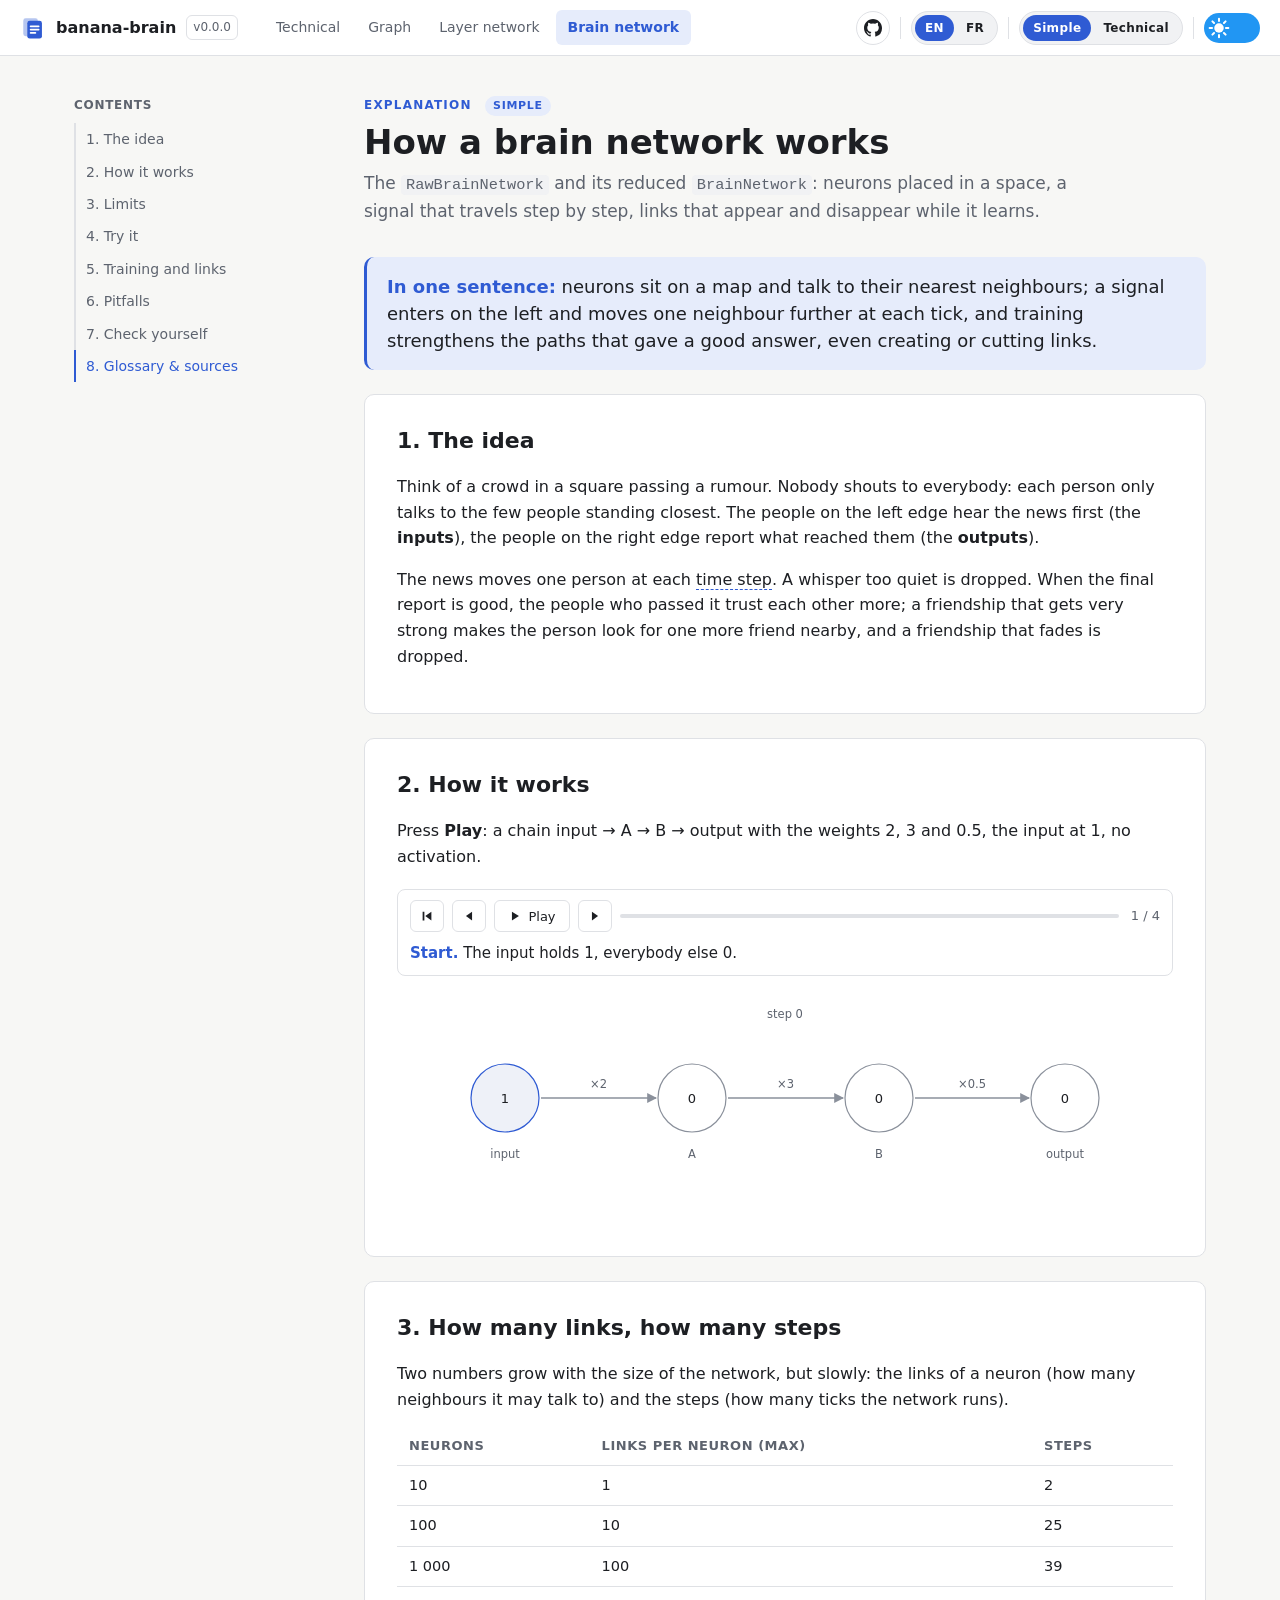
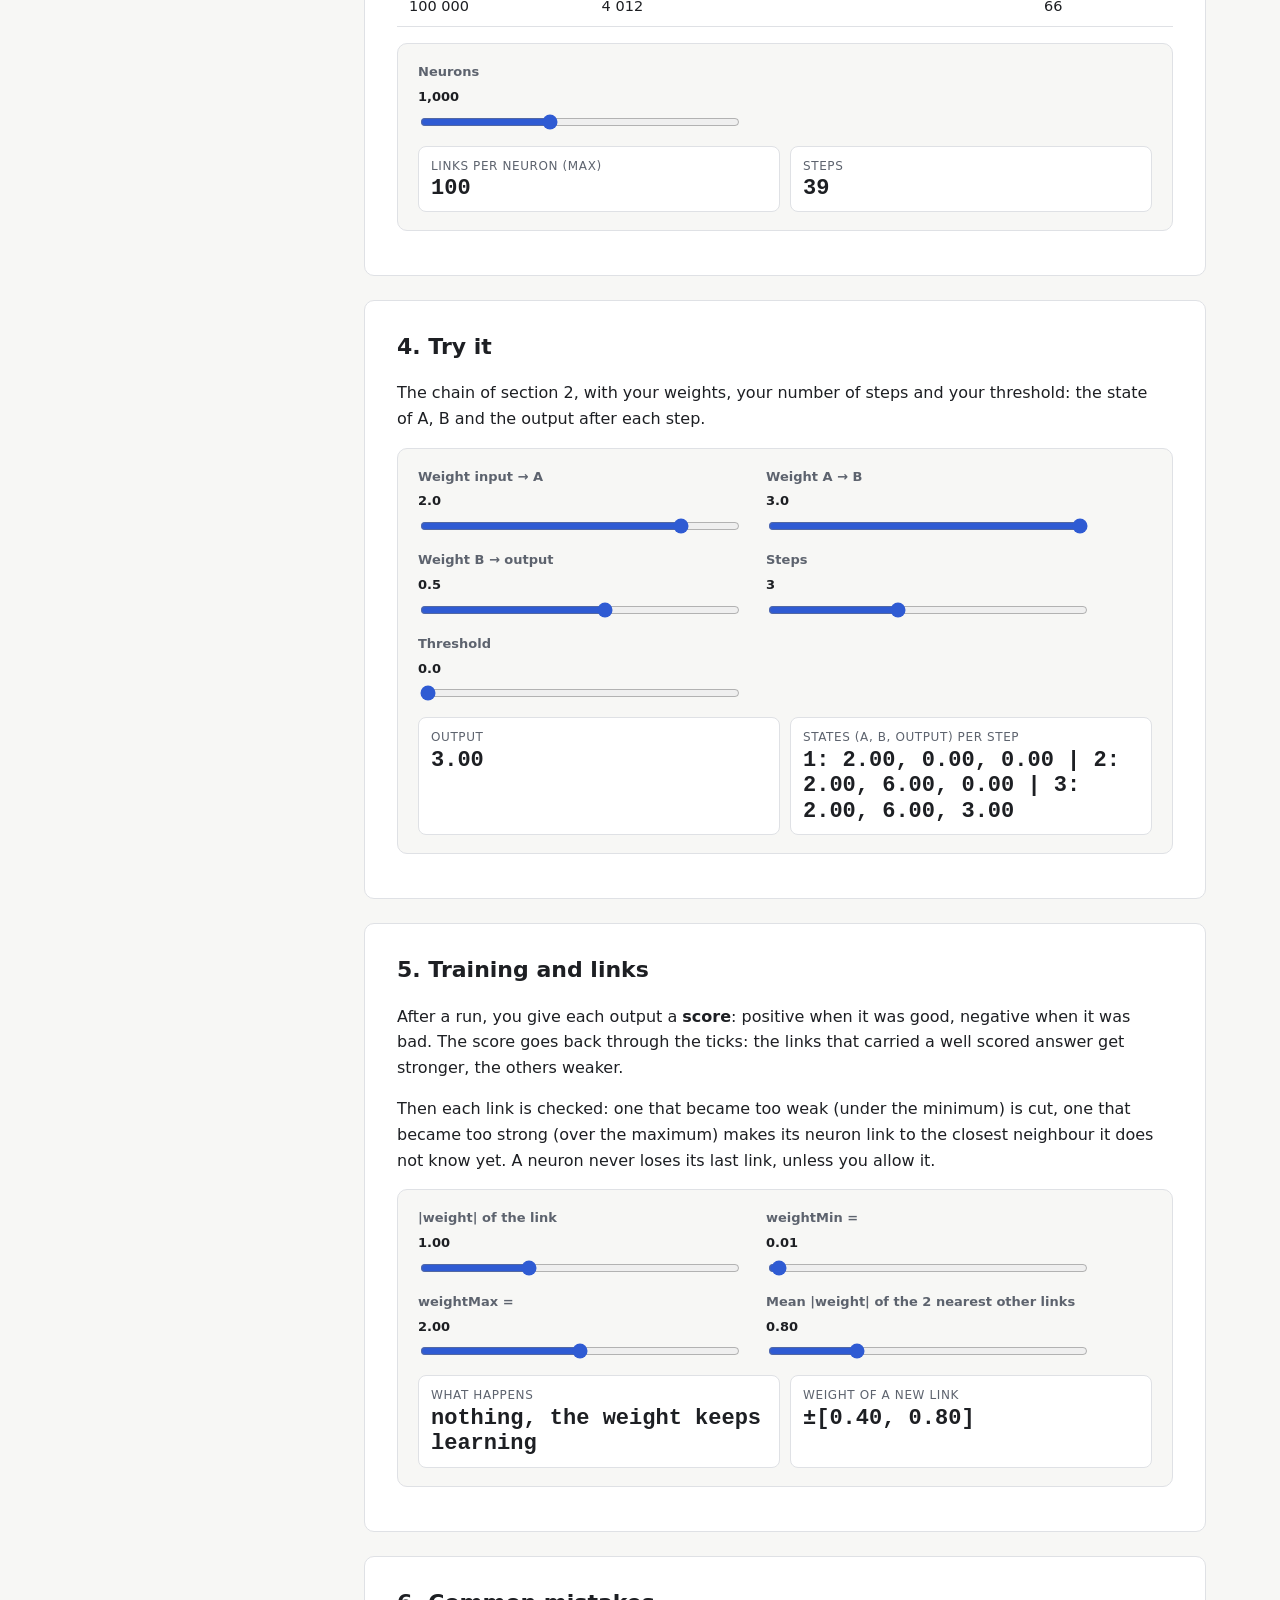
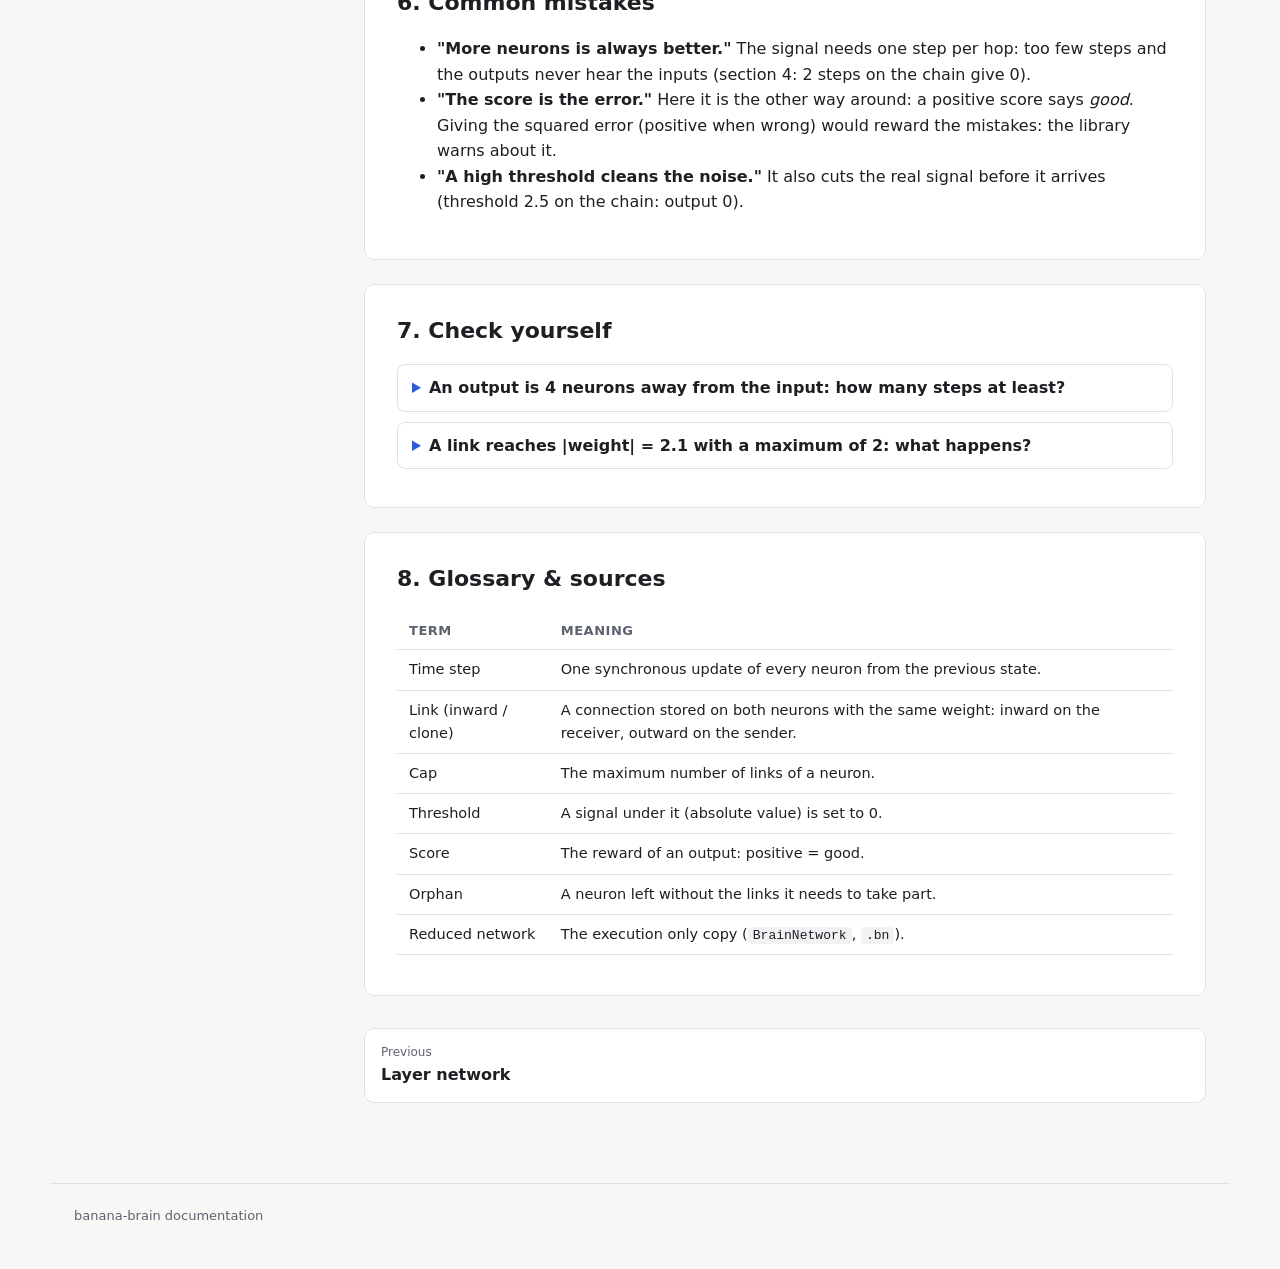
==== docs/brain-network.html @ c259d55e "docs: add the explanation pages of the layered and brain networks" ====
<!doctype html>
<html data-nav-order="2" data-nav-title="Brain network" data-page="explain" lang="en" data-storage-key="banana-brain">
<head>
<meta charset="utf-8">
<meta name="viewport" content="width=device-width, initial-scale=1, viewport-fit=cover">
<title>Brain network</title>
<style>
/* Visual system of the user's HTML pages (source: html-doc/templates/technical.html, R-Type doc colors +
   context-forge layout). Inlined in each page by scripts/new_page.py: pages stay self-contained. */
:root {
  --bg: #f7f7f5;
  --surface: #ffffff;
  --text: #1d1f23;
  --muted: #5d636e;
  --border: #dfe1e5;
  --accent: #2f5bd3;
  --accent-soft: #e6ecfb;
  --warn: #a8540a;
  --warn-soft: #fbefe3;
  --ok: #1f7a4a;
  --ok-soft: #e3f4ea;
  --code-bg: #f1f2f4;
  --node: #ffffff;
  --node-alt: #eef1f8;
  --line: #8a909b;
}
@media (prefers-color-scheme: dark) {
  :root:not([data-theme="light"]) {
    --bg: #15171b;
    --surface: #1d2025;
    --text: #e6e7ea;
    --muted: #9aa0ab;
    --border: #30343b;
    --accent: #7d9cf0;
    --accent-soft: #232c45;
    --warn: #f0a868;
    --warn-soft: #3a2a1b;
    --ok: #6fcf97;
    --ok-soft: #1b3326;
    --code-bg: #24272d;
    --node: #23262c;
    --node-alt: #283043;
    --line: #747a85;
  }
}
:root[data-theme="dark"] {
  --bg: #15171b;
  --surface: #1d2025;
  --text: #e6e7ea;
  --muted: #9aa0ab;
  --border: #30343b;
  --accent: #7d9cf0;
  --accent-soft: #232c45;
  --warn: #f0a868;
  --warn-soft: #3a2a1b;
  --ok: #6fcf97;
  --ok-soft: #1b3326;
  --code-bg: #24272d;
  --node: #23262c;
  --node-alt: #283043;
  --line: #747a85;
}
* { box-sizing: border-box; }
html { scroll-behavior: smooth; }
body {
  margin: 0;
  background: var(--bg);
  color: var(--text);
  font: 16px/1.6 system-ui, -apple-system, "Segoe UI", Roboto, sans-serif;
}
.layout {
  display: grid;
  grid-template-columns: 250px minmax(0, 1fr);
  gap: 40px;
  max-width: 1180px;
  margin: 0 auto;
  padding: 40px 24px 80px;
}
main { min-width: 0; }
header h1 { font-size: 34px; line-height: 1.2; margin: 0 0 8px; }
header p { color: var(--muted); margin: 0 0 32px; max-width: 70ch; }
section {
  background: var(--surface);
  border: 1px solid var(--border);
  border-radius: 10px;
  padding: 28px 32px;
  margin-bottom: 24px;
  scroll-margin-top: 72px;
}
h2 { font-size: 22px; margin: 0 0 16px; }
h3 { font-size: 17px; margin: 28px 0 10px; }
p, li { max-width: 75ch; }
a { color: var(--accent); }
code {
  font: 0.9em ui-monospace, SFMono-Regular, Menlo, Consolas, monospace;
  background: var(--code-bg);
  padding: 1px 5px;
  border-radius: 4px;
}
pre {
  background: var(--code-bg);
  border: 1px solid var(--border);
  border-radius: 8px;
  padding: 14px 16px;
  overflow-x: auto;
  font: 13.5px/1.55 ui-monospace, SFMono-Regular, Menlo, Consolas, monospace;
}
pre code { background: none; padding: 0; }
.table-wrap { overflow-x: auto; margin: 12px 0; }
table { border-collapse: collapse; width: 100%; font-size: 14.5px; }
th, td { text-align: left; padding: 8px 12px; border-bottom: 1px solid var(--border); vertical-align: top; }
th { color: var(--muted); font-weight: 600; font-size: 13px; text-transform: uppercase; letter-spacing: .04em; }
.callout {
  background: var(--accent-soft);
  border-left: 3px solid var(--accent);
  padding: 12px 16px;
  border-radius: 0 6px 6px 0;
  margin: 16px 0;
}
.callout.warn { background: var(--warn-soft); border-left-color: var(--warn); }
.callout.ok { background: var(--ok-soft); border-left-color: var(--ok); }
.callout > :first-child { margin-top: 0; }
.callout > :last-child { margin-bottom: 0; }
figure { margin: 20px 0; }
figure svg { width: 100%; height: auto; display: block; }
figcaption { color: var(--muted); font-size: 13px; margin-top: 6px; }
svg .box { fill: var(--node); stroke: var(--line); stroke-width: 1.2; }
svg .box-alt { fill: var(--node-alt); stroke: var(--accent); stroke-width: 1.2; }
svg .group { fill: none; stroke: var(--border); stroke-width: 1.5; stroke-dasharray: 5 4; }
svg .lbl { fill: var(--text); font: 13px system-ui, sans-serif; }
svg .small { fill: var(--muted); font: 11.5px system-ui, sans-serif; }
svg .title { fill: var(--muted); font: 600 12px system-ui, sans-serif; letter-spacing: .05em; }
svg .edge { stroke: var(--line); stroke-width: 1.4; fill: none; }
svg .edge-accent { stroke: var(--accent); stroke-width: 1.6; fill: none; }
svg .dash { stroke-dasharray: 4 4; }
svg .arrow { fill: var(--line); }
svg .arrow-accent { fill: var(--accent); }
.topbar {
  position: sticky; top: 0; z-index: 20;
  display: flex; align-items: center; gap: 18px;
  height: 56px; padding: 0 20px;
  background: var(--surface);
  border-bottom: 1px solid var(--border);
}
.tabs { display: flex; gap: 4px; margin-left: 8px; overflow-x: auto; }
.tabs[hidden] { display: none; }
.tabs a {
  padding: 6px 12px; border-radius: 6px;
  color: var(--muted); text-decoration: none; font-size: 14px; white-space: nowrap;
}
.tabs a:hover { color: var(--text); background: var(--code-bg); }
.tabs a.current { color: var(--accent); background: var(--accent-soft); font-weight: 600; }
.topbar .spacer { flex: 1; }
.icon-btn {
  display: grid; place-items: center;
  width: 36px; height: 36px; padding: 0;
  background: var(--surface); color: var(--text);
  border: 1px solid var(--border); border-radius: 50%;
  cursor: pointer; text-decoration: none;
  transition: border-color .15s, color .15s;
}
.icon-btn:hover { color: var(--accent); border-color: var(--accent); }
.icon-btn:focus-visible { outline: 2px solid var(--accent); outline-offset: 2px; }
.icon-btn svg { width: 18px; height: 18px; }
@media (max-width: 860px) {
  .layout { grid-template-columns: 1fr; padding: 24px 16px 60px; gap: 16px; }
  .topbar { gap: 10px; padding: 0 12px; }
  .brand .ver { display: none; }
  .menu-btn { display: grid; }
  .sidebar { position: fixed; top: 56px; left: 0; bottom: 0; z-index: 25; width: min(300px, 85vw); max-height: none; padding: 16px 10px; background: var(--bg); border-right: 1px solid var(--border); transform: translateX(-105%); transition: transform .2s; }
  .sidebar.open { transform: none; box-shadow: 0 10px 40px rgba(0, 0, 0, .25); }
  section { padding: 20px 16px; }
  header h1 { font-size: 27px; }
}
/* Language switch (EN / FR pill) */
.lang-switch {
  display: inline-flex; align-items: center; gap: 2px; padding: 3px;
  border: 1.5px solid var(--border); border-radius: 999px; background: var(--surface);
}
.lang-switch button {
  border: 0; background: none; color: var(--text); cursor: pointer;
  font: 600 12.5px system-ui, sans-serif; letter-spacing: .03em;
  padding: 4px 11px; border-radius: 999px; transition: background .2s, color .2s;
}
.lang-switch button.on { background: var(--accent); color: var(--surface); }
.lang-switch button:focus-visible { outline: 2px solid var(--accent); outline-offset: 2px; }
/* Theme switch: blue track + sun (light), black track + moon and stars (dark) */
.theme-switch {
  position: relative; width: 58px; height: 30px; flex: none; padding: 0; border: 0; border-radius: 999px;
  background: #2196f3; cursor: pointer; transition: background .3s;
}
.theme-switch:focus-visible { outline: 2px solid var(--accent); outline-offset: 2px; }
.theme-switch .knob {
  position: absolute; top: 3px; left: 3px; width: 24px; height: 24px; border-radius: 50%;
  display: grid; place-items: center; transition: transform .3s, background .3s;
}
.theme-switch .knob svg { width: 22px; height: 22px; }
.theme-switch .sun { display: block; }
.theme-switch .moon, .theme-switch .stars { display: none; }
.theme-switch .stars { position: absolute; inset: 0; }
.theme-switch .stars i { position: absolute; width: 2px; height: 2px; border-radius: 50%; background: #fff; }
.theme-switch .stars i:nth-child(1) { left: 9px; top: 9px; }
.theme-switch .stars i:nth-child(2) { left: 16px; top: 18px; width: 1.5px; height: 1.5px; }
.theme-switch .stars i:nth-child(3) { left: 21px; top: 8px; width: 1.5px; height: 1.5px; }
@media (prefers-color-scheme: dark) {
  :root:not([data-theme="light"]) .theme-switch { background: #0b0b0d; box-shadow: inset 0 0 0 1px #2a2c31; }
  :root:not([data-theme="light"]) .theme-switch .knob { transform: translateX(28px); background: #ffffff; }
  :root:not([data-theme="light"]) .theme-switch .sun { display: none; }
  :root:not([data-theme="light"]) .theme-switch .moon, :root:not([data-theme="light"]) .theme-switch .stars { display: block; }
}
:root[data-theme="dark"] .theme-switch { background: #0b0b0d; box-shadow: inset 0 0 0 1px #2a2c31; }
:root[data-theme="dark"] .theme-switch .knob { transform: translateX(28px); background: #ffffff; }
:root[data-theme="dark"] .theme-switch .sun { display: none; }
:root[data-theme="dark"] .theme-switch .moon, :root[data-theme="dark"] .theme-switch .stars { display: block; }
/* Bilingual content: only the active language is shown */
:root[lang="en"] [data-lang="fr"], :root[lang="fr"] [data-lang="en"] { display: none !important; }
/* ---------- Header: logo + version badge, mobile menu ---------- */
.brand { display: flex; align-items: center; gap: 10px; color: var(--text); text-decoration: none; font-weight: 700; white-space: nowrap; }
.brand .logo { width: 26px; height: 26px; flex: none; color: var(--accent); object-fit: contain; }
.brand .ver { font-size: 12px; color: var(--muted); font-weight: 500; padding: 2px 6px; border: 1px solid var(--border); border-radius: 6px; }
.brand .ver:empty { display: none; } /* no version: the name alone */
.menu-btn { display: none; }
/* ---------- Sidebar tree (pages > sections of the current page) ---------- */
.sidebar { position: sticky; top: 80px; align-self: start; max-height: calc(100vh - 100px); overflow-y: auto; font-size: 14px; }
@media (max-width: 860px) { .sidebar { position: fixed; top: 56px; max-height: none; } } /* off-canvas menu: out of the flow */
.sidebar p { margin: 0 0 8px; font-weight: 600; color: var(--muted); text-transform: uppercase; letter-spacing: .06em; font-size: 12px; }
.sidebar a { display: block; padding: 5px 10px; color: var(--muted); text-decoration: none; border-left: 2px solid var(--border); }
.sidebar a:hover, .sidebar a.active { color: var(--accent); border-left-color: var(--accent); }
/* ---------- Page header: eyebrow + title + lead ---------- */
.page-eyebrow { font-size: 12px; font-weight: 700; text-transform: uppercase; letter-spacing: .1em; color: var(--accent); margin-bottom: 6px; }
header .lead { font-size: 17px; color: var(--muted); margin: 0 0 32px; max-width: 70ch; }
/* ---------- Heading anchors ---------- */
h2 .anchor, h3 .anchor { margin-left: 8px; color: var(--muted); font-weight: 400; text-decoration: none; opacity: 0; transition: opacity .15s; }
h2:hover .anchor, h3:hover .anchor, .anchor:focus { opacity: 1; }
/* ---------- Code blocks: title bar + copy button ---------- */
pre { position: relative; }
pre[data-title]::before {
  content: attr(data-title); display: block; margin: -14px -16px 12px; padding: 6px 16px;
  font: 12px system-ui, sans-serif; color: var(--muted); border-bottom: 1px solid var(--border);
  background: var(--surface); border-radius: 7px 7px 0 0;
}
pre .copy {
  position: absolute; top: 8px; right: 8px; font: 12px system-ui, sans-serif; cursor: pointer;
  border: 1px solid var(--border); background: var(--surface); color: var(--muted);
  border-radius: 6px; padding: 3px 8px; opacity: 0; transition: opacity .15s;
}
pre[data-title] .copy { top: 5px; }
pre:hover .copy, pre .copy:focus { opacity: 1; }
pre .copy:hover { color: var(--text); }
/* ---------- Content tabs ---------- */
.ctabs { display: flex; gap: 4px; flex-wrap: wrap; border-bottom: 1px solid var(--border); margin: 12px 0; }
.ctabs button { background: none; border: 0; border-bottom: 2px solid transparent; margin-bottom: -1px; padding: 8px 12px; cursor: pointer; color: var(--muted); font: 500 14px system-ui, sans-serif; }
.ctabs button.active { color: var(--accent); border-bottom-color: var(--accent); }
.ctab-panel { display: none; }
.ctab-panel.active { display: block; }
/* ---------- Previous / next page ---------- */
.pager { display: flex; justify-content: space-between; gap: 16px; margin-top: 32px; }
.pager a { flex: 1; padding: 14px 16px; border: 1px solid var(--border); border-radius: 10px; background: var(--surface); color: var(--text); text-decoration: none; }
.pager a:hover { border-color: var(--accent); }
.pager a span { display: block; font-size: 12px; color: var(--muted); }
.pager a.next { text-align: right; }
.pager:empty { display: none; }
/* ---------- Footer ---------- */
footer.site { max-width: 1180px; margin: 0 auto; padding: 22px 24px 30px; border-top: 1px solid var(--border); color: var(--muted); font-size: 13px; }
footer.site a { color: var(--accent); }
@media (max-width: 860px) {
  .menu-btn { display: grid; }
  footer.site { padding: 20px 16px; }
  .topbar .tabs { display: none; } /* the sidebar (menu) gives the navigation on mobile */
}
.topbar .icon-btn, .topbar .lang-switch, .topbar .theme-switch { flex: none; }
.topbar .tabs { min-width: 0; }
@media (max-width: 860px) {
  .topbar .spacer { display: none; }
  .topbar .tabs { flex: 1 1 auto; }
  .topbar .icon-btn { width: 32px; height: 32px; }
}
@media (max-width: 480px) {
  .topbar { gap: 8px; padding: 0 10px; }
  .topbar a.icon-btn[href] { display: none; } /* GitHub link: also in the footer / graph panel */
  .lang-switch button { padding: 4px 9px; }
}
@media (min-width: 1340px) {
  .layout { grid-template-columns: minmax(0, 1fr) minmax(0, 880px) minmax(0, 1fr); max-width: none; }
  .layout > .sidebar { grid-column: 1; justify-self: end; width: 230px; }
  .layout > main { grid-column: 2; }
  footer.site { max-width: 880px; }
}
/* ---------- No scroll beyond the page ---------- */
html, body { overscroll-behavior: none; }
/* ---------- Top right actions: same height, grouped, divider ---------- */
.top-actions { display: flex; align-items: center; gap: 8px; flex: none; }
.top-actions .divider { width: 1px; height: 22px; background: var(--border); margin: 0 2px; }
.top-actions .icon-btn { width: 34px; height: 34px; }
.top-actions .lang-switch { height: 34px; padding: 3px; background: var(--code-bg); border: 1px solid var(--border); }
.top-actions .lang-switch button { height: 26px; padding: 0 10px; font-size: 12px; }
.top-actions .theme-switch { width: 56px; height: 30px; border: 1px solid transparent; }
.top-actions .theme-switch .knob { top: 2px; left: 2px; }
@media (prefers-color-scheme: dark) {
  :root:not([data-theme="light"]) .top-actions .theme-switch { border-color: var(--border); box-shadow: none; }
  :root:not([data-theme="light"]) .top-actions .theme-switch .knob { transform: translateX(26px); }
}
:root[data-theme="dark"] .top-actions .theme-switch { border-color: var(--border); box-shadow: none; }
:root[data-theme="dark"] .top-actions .theme-switch .knob { transform: translateX(26px); }
@media (max-width: 480px) { .top-actions .divider { display: none; } }
/* ---------- Responsive: phones, tablets, touch screens, notches, TVs, print ---------- */
html { -webkit-text-size-adjust: 100%; text-size-adjust: 100%; }
img, video, canvas, svg { max-width: 100%; }
main h1, main h2, main h3, main p, main li, main td, main th, main figcaption { overflow-wrap: break-word; }
code { overflow-wrap: anywhere; }
pre code { overflow-wrap: normal; }
.sidebar { max-height: calc(100vh - 100px); max-height: calc(100dvh - 100px); overscroll-behavior: contain; }
/* Notches and rounded corners (viewport-fit=cover): the content stays inside the safe area */
.topbar { padding-left: max(20px, env(safe-area-inset-left)); padding-right: max(20px, env(safe-area-inset-right)); }
.layout { padding-left: max(24px, env(safe-area-inset-left)); padding-right: max(24px, env(safe-area-inset-right)); }
footer.site { padding-bottom: max(30px, env(safe-area-inset-bottom)); }
/* Very large screens (TV, 4K): a bigger base so the page stays readable at a distance */
@media (min-width: 1900px) { html { font-size: 18px; } }
@media (min-width: 2600px) { html { font-size: 21px; } }
/* Tablets and small laptops: tighter column gap */
@media (min-width: 861px) and (max-width: 1100px) { .layout { gap: 24px; grid-template-columns: 210px minmax(0, 1fr); } }
@media (max-width: 860px) {
  .topbar { padding-left: max(12px, env(safe-area-inset-left)); padding-right: max(12px, env(safe-area-inset-right)); }
  .layout { padding-left: max(16px, env(safe-area-inset-left)); padding-right: max(16px, env(safe-area-inset-right)); }
  .sidebar { top: 56px; bottom: 0; height: auto; padding-bottom: max(16px, env(safe-area-inset-bottom)); overflow-y: auto; }
  input, select, textarea { font-size: 16px; } /* under 16px iOS zooms the page on focus */
  table { font-size: 13.5px; }
  th, td { padding: 6px 8px; }
  pre { font-size: 12.5px; padding: 12px; }
  .formula { flex-direction: column; align-items: flex-start; gap: 6px; }
}
@media (max-width: 600px) {
  .pager { flex-direction: column; }
  .pager a.next { text-align: left; }
  section { border-radius: 8px; }
  h2 { font-size: 20px; }
  .ctabs { flex-wrap: nowrap; overflow-x: auto; scrollbar-width: none; }
  .ctabs button { white-space: nowrap; flex: none; }
}
@media (max-width: 480px) {
  .layout { padding-top: 16px; }
  header h1 { font-size: 24px; }
  header .lead { font-size: 16px; }
  .callout { padding: 10px 12px; }
}
/* Phone held sideways: little height, keep the bar slim */
@media (max-height: 480px) and (orientation: landscape) {
  .topbar { height: 48px; }
  .sidebar { top: 48px; }
  section { scroll-margin-top: 56px; }
}
/* Touch (no hover): what only showed on hover is always there, and targets are finger sized */
@media (hover: none) {
  pre .copy { opacity: 1; }
  h2 .anchor, h3 .anchor { opacity: .6; }
  dfn[data-def] { cursor: pointer; }
}
@media (pointer: coarse) {
  .icon-btn { width: 44px; height: 44px; }
  .top-actions .icon-btn { width: 40px; height: 40px; }
  .tabs a, .ctabs button, .sidebar a { min-height: 44px; display: flex; align-items: center; }
  .sidebar a { padding-top: 0; padding-bottom: 0; }
  .lang-switch button, .top-actions .lang-switch button { min-height: 32px; min-width: 38px; }
  pre .copy { padding: 8px 12px; font-size: 13px; }
  summary { min-height: 44px; display: flex; align-items: center; }
  .pager a, .btn { min-height: 44px; }
}
@media (prefers-reduced-motion: reduce) {
  *, *::before, *::after { animation-duration: .01ms !important; animation-iteration-count: 1 !important; transition-duration: .01ms !important; scroll-behavior: auto !important; }
}
@media (forced-colors: active) {
  .theme-switch, .lang-switch, .icon-btn { border: 1px solid ButtonText; }
  .tabs a.current, .ctabs button.active, .lang-switch button.on { outline: 2px solid Highlight; }
}
@media print {
  .topbar, .sidebar, .pager, .menu-btn, pre .copy, .top-actions, .h-anchor, .anchor { display: none !important; }
  .layout { display: block; max-width: none; padding: 0; }
  section { break-inside: avoid-page; border: 0; padding: 0 0 12px; background: none; }
  pre { white-space: pre-wrap; overflow: visible; }
  body { background: #fff; color: #000; }
  a { color: inherit; }
}

/* ---------- Explanation pages (explain-doc), on top of html-style (its layout is kept as is) ---------- */
/* Level switch (Simple | Technical): same pill as the language switch */
.level-switch { display: inline-flex; align-items: center; gap: 2px; height: 34px; padding: 3px; border: 1px solid var(--border); border-radius: 999px; background: var(--code-bg); }
.level-switch button { height: 26px; border: 0; background: none; color: var(--text); cursor: pointer; font: 600 12px system-ui, sans-serif; letter-spacing: .03em; padding: 0 10px; border-radius: 999px; transition: background .2s, color .2s; }
.level-switch button.on { background: var(--accent); color: var(--surface); }
.level-switch button:focus-visible { outline: 2px solid var(--accent); outline-offset: 2px; }
/* Only the content of the active level is shown (no data-level = both levels) */
:root[data-level="simple"] [data-level="technical"], :root[data-level="technical"] [data-level="simple"] { display: none !important; }
.level-badge { display: inline-block; margin-left: 8px; padding: 1px 8px; border-radius: 999px; font-size: 11px; font-weight: 700; letter-spacing: .06em; text-transform: uppercase; color: var(--accent); background: var(--accent-soft); vertical-align: middle; }
/* One-sentence summary */
.tldr { font-size: 18px; line-height: 1.5; padding: 16px 20px; border-radius: 10px; background: var(--accent-soft); border-left: 3px solid var(--accent); margin: 0 0 24px; }
.tldr strong { color: var(--accent); }
/* Stepper: animated diagram, one state per step; controls + caption above the drawing */
.stepper .view svg { max-height: min(400px, 58vh); margin-inline: auto; }
.stepper svg [data-show], .stepper svg [data-text], .stepper svg [data-at] { transition: opacity .16s ease, transform .45s ease, fill .3s; }
.stepper svg .off, .stepper svg .fading { opacity: 0; }
.stepper svg rect, .stepper svg circle, .stepper svg path { transition: fill .25s, stroke .25s; }
.stepper svg .hl { fill: var(--accent-soft); stroke: var(--accent); stroke-width: 2.4; }
.stepper svg .hl-warn { fill: var(--warn-soft); stroke: var(--warn); stroke-width: 2.4; }
.stepper svg text.hl, .stepper svg text.hl-warn { stroke: none; }
.stepper svg text.hl, .stepper svg text.changed { fill: var(--accent); font-weight: 700; }
.stepper svg text.hl-warn { fill: var(--warn); }
.stepper.init *, .stepper.init *::before, .stepper.init *::after { transition: none !important; }
/* The head follows the scroll only when the figure is taller than the screen (class set by explain.js) */
.stepper.tall .step-head { position: sticky; top: 64px; }
.stepper .step-head { z-index: 5; margin-bottom: 12px; padding: 10px 12px; border: 1px solid var(--border); border-radius: 8px; background: var(--surface); }
.stepper .controls { display: flex; align-items: center; gap: 8px; flex-wrap: wrap; }
.stepper .controls button { display: inline-flex; align-items: center; justify-content: center; gap: 6px; height: 32px; min-width: 32px; padding: 0 9px; border: 1px solid var(--border); border-radius: 6px; background: var(--surface); color: var(--text); cursor: pointer; font: 500 13px/1 system-ui, sans-serif; }
.stepper .controls button svg { width: 14px; height: 14px; flex: none; fill: currentColor; }
.stepper .controls button.play { min-width: 76px; padding: 0 12px; }
.stepper .controls button:hover { border-color: var(--accent); color: var(--accent); }
.stepper .controls button:focus-visible { outline: 2px solid var(--accent); outline-offset: 2px; }
.stepper .controls .count { color: var(--muted); font-size: 13px; margin-left: 4px; font-variant-numeric: tabular-nums; }
.stepper .progress { flex: 1; min-width: 80px; height: 4px; border-radius: 2px; background: var(--border); overflow: hidden; }
.stepper .progress i { display: block; height: 100%; width: 0; background: var(--accent); transition: width .3s; }
/* Captions stacked in one cell: cross-fade, the height of the longest one (the drawing doesn't jump) */
.stepper .captions { display: grid; list-style: none; padding: 0; margin: 10px 0 0; }
.stepper .captions > li { grid-area: 1 / 1; opacity: 0; visibility: hidden; transition: opacity .2s ease, visibility 0s .2s; font-size: 15px; line-height: 1.5; }
.stepper .captions > li.on { opacity: 1; visibility: visible; transition: opacity .2s ease .1s, visibility 0s; }
.stepper .captions > li b:first-child { color: var(--accent); }
/* Formula: MathML block + its variables */
.formula { display: flex; align-items: center; gap: 16px; margin: 16px 0; padding: 14px 18px; border: 1px solid var(--border); border-radius: 8px; background: var(--surface); overflow-x: auto; }
.formula math { flex: 1; font-size: 1.25em; }
.formula .num { color: var(--muted); font-size: 13px; }
table.where td:first-child { white-space: nowrap; width: 1%; }
/* Playground: inputs -> computed outputs / drawing */
.playground { margin: 16px 0; padding: 18px 20px; border: 1px solid var(--border); border-radius: 10px; background: var(--bg); }
.playground .inputs { display: flex; flex-wrap: wrap; gap: 14px 24px; align-items: end; margin-bottom: 14px; }
.playground label { display: grid; gap: 4px; font-size: 13px; color: var(--muted); font-weight: 600; }
.playground input[type="range"] { width: min(320px, 70vw); accent-color: var(--accent); }
.playground input[type="text"], .playground input[type="number"] { font: 15px ui-monospace, Menlo, Consolas, monospace; padding: 6px 10px; border: 1px solid var(--border); border-radius: 6px; background: var(--surface); color: var(--text); }
.playground input:focus-visible { outline: 2px solid var(--accent); outline-offset: 1px; }
.playground button { height: 32px; padding: 0 12px; border: 1px solid var(--accent); border-radius: 6px; background: var(--accent); color: var(--surface); cursor: pointer; font: 600 13px system-ui, sans-serif; }
.playground button:focus-visible { outline: 2px solid var(--accent); outline-offset: 2px; }
.playground .outputs { display: grid; grid-template-columns: repeat(auto-fit, minmax(150px, 1fr)); gap: 10px; }
.playground .out { padding: 10px 12px; border-radius: 8px; background: var(--surface); border: 1px solid var(--border); }
.playground .out span { display: block; font-size: 12px; color: var(--muted); text-transform: uppercase; letter-spacing: .05em; }
.playground .out b { font: 600 22px ui-monospace, Menlo, Consolas, monospace; color: var(--text); font-variant-numeric: tabular-nums; }
.playground output { font-variant-numeric: tabular-nums; color: var(--text); }
/* Charts drawn in SVG by the page scripts */
svg .axis { stroke: var(--muted); stroke-width: 1; }
svg .grid { stroke: var(--border); stroke-width: 1; }
svg .curve { fill: none; stroke: var(--accent); stroke-width: 2.2; }
svg .curve-2 { fill: none; stroke: var(--warn); stroke-width: 2.2; stroke-dasharray: 6 4; }
svg .dot { fill: var(--accent); }
svg .dot-2 { fill: var(--warn); }
svg .mark { stroke: var(--text); stroke-width: 1; stroke-dasharray: 3 3; }
/* Glossary terms: definition on hover / focus */
dfn[data-def] { font-style: normal; border-bottom: 1px dashed var(--accent); cursor: help; position: relative; }
dfn[data-def]:hover::after, dfn[data-def]:focus::after {
  content: attr(data-def); position: absolute; left: 0; top: calc(100% + 6px); z-index: 30; width: max-content; max-width: min(320px, 80vw);
  padding: 8px 10px; border-radius: 6px; background: var(--text); color: var(--bg); font: 400 13px/1.45 system-ui, sans-serif;
  box-shadow: 0 6px 20px rgba(0, 0, 0, .2); white-space: normal;
}
dfn[data-def]:focus { outline: 2px solid var(--accent); outline-offset: 2px; }
/* Check yourself */
details.quiz { margin: 10px 0; border: 1px solid var(--border); border-radius: 8px; background: var(--surface); }
details.quiz summary { padding: 10px 14px; cursor: pointer; font-weight: 600; }
details.quiz summary::marker { color: var(--accent); }
details.quiz[open] summary { border-bottom: 1px solid var(--border); }
details.quiz > :not(summary) { padding: 0 14px; }
/* Compare cards (two approaches side by side) */
.compare { display: grid; grid-template-columns: repeat(auto-fit, minmax(240px, 1fr)); gap: 12px; margin: 14px 0; }
.compare > div { padding: 14px 16px; border: 1px solid var(--border); border-radius: 8px; background: var(--surface); }
.compare h4 { margin: 0 0 6px; font-size: 15px; }
@media (max-width: 860px) {
  .stepper .view { overflow-x: auto; }
  .stepper.tall .step-head { top: 56px; }
  .stepper .view svg { min-width: 560px; } /* readable labels: scroll instead of shrinking */
  .level-switch button { padding: 0 8px; }
}
@media (max-width: 480px) {
  .brand .repo-name { display: none; } /* room for the level and theme switches */
}
@media (prefers-reduced-motion: reduce) {
  .stepper svg *, .stepper .progress i, .stepper .captions > li { transition: none !important; }
}
/* Phones and touch screens */
@media (max-width: 600px) {
  .tldr { font-size: 16px; padding: 12px 14px; }
  .playground { padding: 14px 12px; }
  .playground .inputs { gap: 12px; }
  .playground input[type="range"] { width: 100%; }
  .playground label { width: 100%; }
  .playground .out b { font-size: 19px; }
  .formula { padding: 10px 12px; }
  .stepper .controls .progress { flex-basis: 100%; order: 5; }
}
@media (pointer: coarse) {
  .stepper .controls button { height: 44px; min-width: 44px; }
  .playground button { height: 44px; }
  .playground input[type="range"] { height: 32px; }
  .level-switch { height: 40px; }
  .level-switch button { height: 32px; min-width: 52px; }
  dfn[data-def] { min-height: 24px; }
}
@media (hover: none) {
  dfn[data-def]:hover::after { display: none; }              /* tap = focus: the definition shows with :focus */
  dfn[data-def]:focus::after { left: 0; max-width: min(300px, 86vw); }
}
@media print { .stepper .controls, .level-switch { display: none; } .stepper svg .off { opacity: 1; } }
</style>
</head>
<body>
<header class="topbar">
  <button class="icon-btn menu-btn" type="button" id="menuBtn" aria-label="Open the navigation" data-i18n-aria-label><svg viewBox="0 0 24 24" fill="none" stroke="currentColor" stroke-width="2" stroke-linecap="round" aria-hidden="true"><path d="M4 6h16M4 12h16M4 18h16"/></svg></button>
  <a class="brand" href="index.html"><svg class="logo" viewBox="0 0 32 32" fill="none" aria-hidden="true"><!-- default logo: replace with the project logo (inline SVG, currentColor) --><rect x="4" y="4" width="18" height="22" rx="3" fill="currentColor" opacity=".35"/><rect x="9" y="7" width="18" height="22" rx="3" fill="currentColor"/><path d="M13 14h10M13 18h10M13 22h6" stroke="var(--surface)" stroke-width="2" stroke-linecap="round"/></svg><span class="repo-name">banana-brain</span><span class="ver repo-version">v0.0.0</span></a>
  <nav class="tabs" aria-label="Pages">
    <a href="index.html" data-i18n>Technical</a>
    <a href="graph.html" data-i18n>Graph</a>
    <a href="layer-network.html" data-i18n>Layer network</a>
    <a href="brain-network.html" class="current" aria-current="page" data-i18n>Brain network</a>
  </nav>
  <span class="spacer"></span>
  <div class="top-actions">
  <a class="icon-btn repo-link" href="https://github.com/TsukiNi22/banana-brain" title="GitHub repository" data-i18n-title aria-label="GitHub repository" data-i18n-aria-label>
    <svg viewBox="0 0 16 16" fill="currentColor" aria-hidden="true"><path d="M8 0C3.58 0 0 3.58 0 8c0 3.54 2.29 6.53 5.47 7.59.4.07.55-.17.55-.38v-1.33c-2.23.48-2.7-1.07-2.7-1.07-.36-.93-.89-1.17-.89-1.17-.73-.5.06-.49.06-.49.8.06 1.23.83 1.23.83.71 1.23 1.87.87 2.33.66.07-.52.28-.87.51-1.07-1.78-.2-3.64-.89-3.64-3.95 0-.87.31-1.59.82-2.15-.08-.2-.36-1.02.08-2.12 0 0 .67-.21 2.2.82a7.6 7.6 0 0 1 4 0c1.53-1.04 2.2-.82 2.2-.82.44 1.1.16 1.92.08 2.12.51.56.82 1.27.82 2.15 0 3.07-1.87 3.75-3.65 3.95.29.25.54.73.54 1.48v2.2c0 .21.15.46.55.38A8 8 0 0 0 16 8c0-4.42-3.58-8-8-8Z"/></svg>
  </a>
  <span class="divider" aria-hidden="true"></span>
  <div class="lang-switch" role="group" aria-label="Language" data-i18n-aria-label>
    <button type="button" data-set-lang="en" class="on">EN</button>
    <button type="button" data-set-lang="fr">FR</button>
  </div>
  <span class="divider" aria-hidden="true"></span><div class="level-switch" role="group" aria-label="Level" data-i18n-aria-label>
    <button type="button" data-set-level="simple" data-i18n>Simple</button>
    <button type="button" data-set-level="technical" data-i18n>Technical</button>
  </div>
  <span class="divider" aria-hidden="true"></span>

  <button class="theme-switch" type="button" id="themeToggle" role="switch" aria-checked="false" aria-label="Toggle theme" data-i18n-aria-label title="Toggle theme" data-i18n-title>
    <span class="stars" aria-hidden="true"><i></i><i></i><i></i></span>
    <span class="knob" aria-hidden="true">
      <svg class="sun" viewBox="0 0 24 24" fill="#ffffff"><circle cx="12" cy="12" r="5.2"/><g stroke="#ffffff" stroke-width="2.2" stroke-linecap="round"><path d="M12 1.8v2.6M12 19.6v2.6M1.8 12h2.6M19.6 12h2.6M4.8 4.8l1.8 1.8M17.4 17.4l1.8 1.8M4.8 19.2l1.8-1.8M17.4 6.6l1.8-1.8"/></g></svg>
      <svg class="moon" viewBox="0 0 24 24"><path d="M15.6 4.2a8 8 0 1 0 4.2 11.6A7 7 0 0 1 15.6 4.2z" fill="#f6c343"/></svg>
    </span>
  </button>
  </div>
</header>
<div class="layout" id="top">
<aside class="sidebar" id="sidebar" aria-label="Contents">
  <p data-i18n>Contents</p>
  <a href="#idea">1. <span data-lang="en">The idea</span><span data-lang="fr">L'idée</span></a>
  <a href="#how">2. <span data-lang="en">How it works</span><span data-lang="fr">Comment ça marche</span></a>
  <a href="#limits">3. <span data-lang="en">Limits</span><span data-lang="fr">Limites</span></a>
  <a href="#try">4. <span data-lang="en">Try it</span><span data-lang="fr">Essayer</span></a>
  <a href="#training">5. <span data-lang="en">Training and links</span><span data-lang="fr">Entraînement et liens</span></a>
  <a href="#pitfalls">6. <span data-lang="en">Pitfalls</span><span data-lang="fr">Pièges</span></a>
  <a href="#check">7. <span data-lang="en">Check yourself</span><span data-lang="fr">Vérifier</span></a>
  <a href="#glossary">8. <span data-lang="en">Glossary & sources</span><span data-lang="fr">Glossaire et sources</span></a>
</aside>
<main>
<header>
  <div class="page-eyebrow"><span data-lang="en">Explanation</span><span data-lang="fr">Explication</span> <span class="level-badge" data-level="simple">Simple</span><span class="level-badge" data-level="technical"><span data-lang="en">Technical</span><span data-lang="fr">Technique</span></span></div>
  <h1><span data-lang="en">How a brain network works</span><span data-lang="fr">Comment marche un réseau cerveau</span></h1>
  <p class="lead"><span data-lang="en">The <code>RawBrainNetwork</code> and its reduced <code>BrainNetwork</code>: neurons placed in a space, a signal that travels step by step, links that appear and disappear while it learns.</span><span data-lang="fr">Le <code>RawBrainNetwork</code> et son <code>BrainNetwork</code> réduit : des neurones placés dans un espace, un signal qui avance pas à pas, des liens qui apparaissent et disparaissent pendant l'apprentissage.</span></p>
</header>
<p data-level="simple" class="tldr"><span data-lang="en"><strong>In one sentence:</strong> neurons sit on a map and talk to their nearest neighbours; a signal enters on the left and moves one neighbour further at each tick, and training strengthens the paths that gave a good answer, even creating or cutting links.</span><span data-lang="fr"><strong>En une phrase :</strong> des neurones sont posés sur une carte et parlent à leurs plus proches voisins ; un signal entre à gauche et avance d'un voisin à chaque tic, et l'entraînement renforce les chemins qui ont donné une bonne réponse, jusqu'à créer ou couper des liens.</span></p><p data-level="technical" class="tldr"><span data-lang="en"><strong>In one sentence:</strong> a recurrent network on a 2D space: each neuron has up to <code>cap</code> links to its nearest neurons, the state is updated synchronously for a fixed number of time steps, and the training is a reinforcement (score-weighted backpropagation through time) followed by structural changes at the weight limits.</span><span data-lang="fr"><strong>En une phrase :</strong> un réseau récurrent dans un espace 2D : chaque neurone a jusqu'à <code>cap</code> liens vers ses plus proches voisins, l'état est mis à jour d'un coup pendant un nombre fixe de pas de temps, et l'entraînement est un renforcement (rétropropagation dans le temps pondérée par un score) suivi de changements de structure aux limites des poids.</span></p>
<!-- 1 -->
<section id="idea">
  <h2>1. <span data-lang="en">The idea</span><span data-lang="fr">L'idée</span></h2>
  <div data-level="simple">
    <p><span data-lang="en">Think of a crowd in a square passing a rumour. Nobody shouts to everybody: each person only talks to the few people standing closest. The people on the left edge hear the news first (the <strong>inputs</strong>), the people on the right edge report what reached them (the <strong>outputs</strong>).</span><span data-lang="fr">Pensez à une foule sur une place qui fait circuler une rumeur. Personne ne crie à tout le monde : chacun ne parle qu'aux quelques personnes les plus proches. Les gens du bord gauche entendent la nouvelle en premier (les <strong>entrées</strong>), les gens du bord droit rapportent ce qui leur est parvenu (les <strong>sorties</strong>).</span></p>
    <p><span data-lang="en">The news moves one person at each <dfn data-def="One tick of the clock: every neuron updates at the same time, from what its neighbours had at the tick before.">time step</dfn>. A whisper too quiet is dropped. When the final report is good, the people who passed it trust each other more; a friendship that gets very strong makes the person look for one more friend nearby, and a friendship that fades is dropped.</span><span data-lang="fr">La nouvelle avance d'une personne à chaque <dfn data-def="Un tic d'horloge : chaque neurone se met à jour en même temps, à partir de ce que ses voisins avaient au tic d'avant.">pas de temps</dfn>. Un murmure trop faible est perdu. Quand le rapport final est bon, ceux qui l'ont transmis se font plus confiance ; une amitié devenue très forte pousse à chercher un ami de plus à côté, et une amitié qui s'éteint est abandonnée.</span></p>
  </div>
  <div data-level="technical">
    <p><span data-lang="en"><code>RawBrainNetwork(neurons, {width, height})</code> places its neurons in a 2D space: the <code>input</code> first ones on the left edge, the <code>output</code> last ones on the right edge, the others at random. Each neuron gets a random number (1 to <code>cap</code>) of links to its nearest neurons, closest first, in a random direction (an input only sends, an output only receives). A link is stored twice with the same weight: <code>inward</code> on the receiver, an outward clone on the sender. <code>reduce()</code> gives the <code>BrainNetwork</code>: only the biases and the inward links, for the execution.</span><span data-lang="fr"><code>RawBrainNetwork(neurons, {largeur, hauteur})</code> place ses neurones dans un espace 2D : les <code>input</code> premiers sur le bord gauche, les <code>output</code> derniers sur le bord droit, les autres au hasard. Chaque neurone reçoit un nombre aléatoire (1 à <code>cap</code>) de liens vers ses plus proches voisins, du plus proche au plus loin, dans un sens aléatoire (une entrée ne fait qu'envoyer, une sortie ne fait que recevoir). Un lien est stocké deux fois avec le même poids : <code>inward</code> sur le receveur, un clone sortant sur l'émetteur. <code>reduce()</code> donne le <code>BrainNetwork</code> : seulement les biais et les liens entrants, pour l'exécution.</span></p>
    <div class="compare">
      <div><h4>LayerNetwork</h4><p><span data-lang="en">Fixed layers, every neuron reads the whole previous layer, one pass, classic gradient descent.</span><span data-lang="fr">Couches fixes, chaque neurone lit toute la couche d'avant, un seul passage, descente de gradient classique.</span></p></div>
      <div><h4>RawBrainNetwork</h4><p><span data-lang="en">Neurons in a space, a few local links, loops allowed, <code>steps</code> passes, score reinforcement and links that change.</span><span data-lang="fr">Neurones dans un espace, quelques liens locaux, boucles possibles, <code>steps</code> passages, renforcement par score et liens qui changent.</span></p></div>
      <div><h4>BrainNetwork</h4><p><span data-lang="en">The reduced copy: same execution, smaller file (<code>.bn</code>), no training.</span><span data-lang="fr">La copie réduite : même exécution, fichier plus petit (<code>.bn</code>), pas d'entraînement.</span></p></div>
    </div>
  </div>
</section>

<!-- 2 -->
<section id="how">
  <h2>2. <span data-lang="en">How it works</span><span data-lang="fr">Comment ça marche</span></h2>
  <p><span data-lang="en">Press <strong>Play</strong>: a chain input → A → B → output with the weights 2, 3 and 0.5, the input at 1, no activation.</span><span data-lang="fr">Appuyez sur <strong>Lecture</strong> : une chaîne entrée → A → B → sortie avec les poids 2, 3 et 0.5, l'entrée à 1, sans activation.</span></p>
  <figure class="stepper" data-steps="4">
    <svg viewBox="0 0 760 220" role="img" aria-label="A signal crossing a chain of four neurons in three time steps">
      <defs><marker id="arr" viewBox="0 0 10 10" refX="9" refY="5" markerWidth="7" markerHeight="7" orient="auto-start-reverse"><path class="arrow" d="M0 0L10 5L0 10z"/></marker>
<marker id="arrA" viewBox="0 0 10 10" refX="9" refY="5" markerWidth="7" markerHeight="7" orient="auto-start-reverse"><path class="arrow-accent" d="M0 0L10 5L0 10z"/></marker></defs>
      <circle id="n0" class="box-alt" cx="100" cy="110" r="34"/>
      <circle id="n1" class="box" cx="287" cy="110" r="34" data-hl="1"/>
      <circle id="n2" class="box" cx="474" cy="110" r="34" data-hl="2"/>
      <circle id="n3" class="box" cx="660" cy="110" r="34" data-hl="3"/>
      <path id="e1" class="edge" data-from="n0" data-to="n1" marker-end="url(#arr)"/>
      <path id="e2" class="edge" data-from="n1" data-to="n2" marker-end="url(#arr)"/>
      <path id="e3" class="edge" data-from="n2" data-to="n3" marker-end="url(#arr)"/>
      <text class="small" data-label-for="e1" data-offset="-10" text-anchor="middle">×2</text>
      <text class="small" data-label-for="e2" data-offset="-10" text-anchor="middle">×3</text>
      <text class="small" data-label-for="e3" data-offset="-10" text-anchor="middle">×0.5</text>
      <text class="lbl" x="100" y="115" text-anchor="middle">1</text>
      <text class="lbl" x="287" y="115" text-anchor="middle" data-text="0:0;1:2">0</text>
      <text class="lbl" x="474" y="115" text-anchor="middle" data-text="0:0;2:6">0</text>
      <text class="lbl" x="660" y="115" text-anchor="middle" data-text="0:0;3:3">0</text>
      <text class="small" x="100" y="170" text-anchor="middle" data-lang="en">input</text><text class="small" x="100" y="170" text-anchor="middle" data-lang="fr">entrée</text>
      <text class="small" x="287" y="170" text-anchor="middle">A</text><text class="small" x="474" y="170" text-anchor="middle">B</text>
      <text class="small" x="660" y="170" text-anchor="middle" data-lang="en">output</text><text class="small" x="660" y="170" text-anchor="middle" data-lang="fr">sortie</text>
      <text class="small" x="380" y="30" text-anchor="middle" data-lang="en" data-text="0:step 0;1:step 1;2:step 2;3:step 3">step 0</text><text class="small" x="380" y="30" text-anchor="middle" data-lang="fr" data-text="0:pas 0;1:pas 1;2:pas 2;3:pas 3">pas 0</text>
    </svg>
    <ol class="captions">
      <li><b><span data-lang="en">Start.</span><span data-lang="fr">Début.</span></b> <span data-level="simple"><span data-lang="en">The input holds 1, everybody else 0.</span><span data-lang="fr">L'entrée vaut 1, tous les autres 0.</span></span><span data-level="technical"><span data-lang="en">State 0: the first <code>input</code> neurons get the inputs, the others start at 0.</span><span data-lang="fr">État 0 : les <code>input</code> premiers neurones reçoivent les entrées, les autres partent de 0.</span></span></li>
      <li><b><span data-lang="en">Step 1.</span><span data-lang="fr">Pas 1.</span></b> <span data-level="simple"><span data-lang="en">A hears the input: 1 × 2 = 2. B and the output still hear 0 (A was 0 a moment ago).</span><span data-lang="fr">A entend l'entrée : 1 × 2 = 2. B et la sortie entendent encore 0 (A valait 0 juste avant).</span></span><span data-level="technical"><span data-lang="en">Every neuron reads the state of the step before: A = 2·1 = 2, B = 3·0 = 0, out = 0.5·0 = 0 (synchronous update).</span><span data-lang="fr">Chaque neurone lit l'état du pas d'avant : A = 2·1 = 2, B = 3·0 = 0, sortie = 0.5·0 = 0 (mise à jour synchrone).</span></span></li>
      <li><b><span data-lang="en">Step 2.</span><span data-lang="fr">Pas 2.</span></b> <span data-level="simple"><span data-lang="en">B hears A: 2 × 3 = 6.</span><span data-lang="fr">B entend A : 2 × 3 = 6.</span></span><span data-level="technical"><span data-lang="en">B = 3·2 = 6; the output still reads the old B (0).</span><span data-lang="fr">B = 3·2 = 6 ; la sortie lit encore l'ancien B (0).</span></span></li>
      <li><b><span data-lang="en">Step 3.</span><span data-lang="fr">Pas 3.</span></b> <span data-level="simple"><span data-lang="en">The output hears B: 6 × 0.5 = 3. With only 2 steps the output would have stayed at 0.</span><span data-lang="fr">La sortie entend B : 6 × 0.5 = 3. Avec seulement 2 pas, la sortie serait restée à 0.</span></span><span data-level="technical"><span data-lang="en">out = 0.5·6 = 3: a signal needs as many steps as hops; with a threshold of 2.5, A (2) would have been cancelled and the output would stay at 0.</span><span data-lang="fr">sortie = 0.5·6 = 3 : un signal a besoin d'autant de pas que de sauts ; avec un seuil de 2.5, A (2) aurait été annulé et la sortie resterait à 0.</span></span></li>
    </ol>
  </figure>
</section>

<!-- 3 -->
<section id="limits">
  <h2><span data-level="simple">3. <span data-lang="en">How many links, how many steps</span><span data-lang="fr">Combien de liens, combien de pas</span></span><span data-level="technical">3. <span data-lang="en">Limits</span><span data-lang="fr">Limites</span></span></h2>
  <div data-level="simple">
    <p><span data-lang="en">Two numbers grow with the size of the network, but slowly: the links of a neuron (how many neighbours it may talk to) and the steps (how many ticks the network runs).</span><span data-lang="fr">Deux nombres grandissent avec la taille du réseau, mais lentement : les liens d'un neurone (à combien de voisins il peut parler) et les pas (combien de tics le réseau tourne).</span></p>
    <div class="table-wrap"><table>
      <thead><tr><th><span data-lang="en">Neurons</span><span data-lang="fr">Neurones</span></th><th><span data-lang="en">Links per neuron (max)</span><span data-lang="fr">Liens par neurone (max)</span></th><th><span data-lang="en">Steps</span><span data-lang="fr">Pas</span></th></tr></thead>
      <tbody><tr><td>10</td><td>1</td><td>2</td></tr><tr><td>100</td><td>10</td><td>25</td></tr><tr><td>1 000</td><td>100</td><td>39</td></tr><tr><td>100 000</td><td>4 012</td><td>66</td></tr></tbody>
    </table></div>
  </div>
  <div data-level="technical">
    <p><span data-lang="en">Both limits are the smaller of a percentage of the neurons and a hook (<code>linksCap</code> / <code>stepsCap</code>, <code>BRAIN_LINKS_CAP_*</code>, <code>BRAIN_STEPS_CAP_*</code>):</span><span data-lang="fr">Les deux limites sont le plus petit d'un pourcentage des neurones et d'un hook (<code>linksCap</code> / <code>stepsCap</code>, <code>BRAIN_LINKS_CAP_*</code>, <code>BRAIN_STEPS_CAP_*</code>) :</span></p>
    <div class="formula"><math display="block"><mrow><mtext>cap</mtext><mo>=</mo><mtext>clamp</mtext><mo>(</mo><mi>min</mi><mo>(</mo><mo>⌊</mo><mn>0.1</mn><mi>n</mi><mo>⌋</mo><mo>,</mo><mo>⌊</mo><mfrac><mrow><mn>2</mn><msub><mi>log</mi><mn>2</mn></msub><mi>n</mi><mo>·</mo><mi>ln</mi><mi>n</mi></mrow><mrow><mi>ln</mi><mn>1.1</mn></mrow></mfrac><mo>⌋</mo><mo>)</mo><mo>,</mo><mn>1</mn><mo>,</mo><mi>n</mi><mo>−</mo><mn>1</mn><mo>)</mo></mrow></math><span class="num">(1)</span></div>
    <div class="formula"><math display="block"><mrow><mtext>steps</mtext><mo>=</mo><mi>max</mi><mo>(</mo><mn>1</mn><mo>,</mo><mi>min</mi><mo>(</mo><mo>⌊</mo><mn>0.25</mn><mi>n</mi><mo>⌋</mo><mo>,</mo><mo>⌊</mo><mn>4</mn><msub><mi>log</mi><mn>2</mn></msub><mi>n</mi><mo>⌋</mo><mo>)</mo><mo>)</mo></mrow></math><span class="num">(2)</span></div>
    <p><span data-lang="en">Execution costs <em>O(steps · n · cap)</em>: a step reads every slot of every neuron (a free slot is all zeros). On a CUDA gpu one kernel per step runs a thread per neuron; a signal under <code>threshold()</code> (absolute value) is set to 0 at each step.</span><span data-lang="fr">L'exécution coûte <em>O(pas · n · cap)</em> : un pas lit chaque slot de chaque neurone (un slot libre est tout à zéro). Sur un GPU CUDA, un kernel par pas lance un thread par neurone ; un signal sous <code>threshold()</code> (valeur absolue) est mis à 0 à chaque pas.</span></p>
  </div>
  <div class="playground" data-play="caps">
    <div class="inputs"><label><span data-lang="en">Neurons</span><span data-lang="fr">Neurones</span> <output data-out="n"></output><input type="range" data-in="e" min="1" max="6" step="0.05" value="3"></label></div>
    <div class="outputs">
      <div class="out"><span><span data-lang="en">Links per neuron (max)</span><span data-lang="fr">Liens par neurone (max)</span></span><b data-out="links"></b></div>
      <div class="out"><span><span data-lang="en">Steps</span><span data-lang="fr">Pas</span></span><b data-out="steps"></b></div>
    </div>
  </div>
</section>

<!-- 4 -->
<section id="try">
  <h2>4. <span data-lang="en">Try it</span><span data-lang="fr">Essayer</span></h2>
  <p><span data-lang="en">The chain of section 2, with your weights, your number of steps and your threshold: the state of A, B and the output after each step.</span><span data-lang="fr">La chaîne de la section 2, avec vos poids, votre nombre de pas et votre seuil : l'état de A, B et de la sortie après chaque pas.</span></p>
  <div class="playground" data-play="chain">
    <div class="inputs">
      <label><span data-lang="en">Weight input → A</span><span data-lang="fr">Poids entrée → A</span> <output data-out="w1"></output><input type="range" data-in="w1" min="-3" max="3" step="0.1" value="2"></label>
      <label><span data-lang="en">Weight A → B</span><span data-lang="fr">Poids A → B</span> <output data-out="w2"></output><input type="range" data-in="w2" min="-3" max="3" step="0.1" value="3"></label>
      <label><span data-lang="en">Weight B → output</span><span data-lang="fr">Poids B → sortie</span> <output data-out="w3"></output><input type="range" data-in="w3" min="-3" max="3" step="0.1" value="0.5"></label>
      <label><span data-lang="en">Steps</span><span data-lang="fr">Pas</span> <output data-out="steps"></output><input type="range" data-in="steps" min="1" max="6" step="1" value="3"></label>
      <label><span data-lang="en">Threshold</span><span data-lang="fr">Seuil</span> <output data-out="thr"></output><input type="range" data-in="thr" min="0" max="5" step="0.1" value="0"></label>
    </div>
    <div class="outputs">
      <div class="out"><span><span data-lang="en">Output</span><span data-lang="fr">Sortie</span></span><b data-out="out"></b></div>
      <div class="out"><span><span data-lang="en">States (A, B, output) per step</span><span data-lang="fr">États (A, B, sortie) par pas</span></span><b data-out="states"></b></div>
    </div>
  </div>
</section>

<!-- 5 -->
<section id="training">
  <h2>5. <span data-lang="en">Training and links</span><span data-lang="fr">Entraînement et liens</span></h2>
  <div data-level="simple">
    <p><span data-lang="en">After a run, you give each output a <strong>score</strong>: positive when it was good, negative when it was bad. The score goes back through the ticks: the links that carried a well scored answer get stronger, the others weaker.</span><span data-lang="fr">Après un passage, vous donnez à chaque sortie un <strong>score</strong> : positif quand elle était bonne, négatif quand elle était mauvaise. Le score remonte les tics : les liens qui ont porté une réponse bien notée se renforcent, les autres s'affaiblissent.</span></p>
    <p><span data-lang="en">Then each link is checked: one that became too weak (under the minimum) is cut, one that became too strong (over the maximum) makes its neuron link to the closest neighbour it does not know yet. A neuron never loses its last link, unless you allow it.</span><span data-lang="fr">Ensuite chaque lien est vérifié : un lien devenu trop faible (sous le minimum) est coupé, un lien devenu trop fort (au-dessus du maximum) fait lier son neurone au plus proche voisin qu'il ne connaît pas encore. Un neurone ne perd jamais son dernier lien, sauf si vous l'autorisez.</span></p>
  </div>
  <div data-level="technical">
    <p><span data-lang="en"><code>backpropagation(scores)</code> after <code>apply()</code> (which keeps every state): the gradient of <code>Σ score<sub>k</sub>·out<sub>k</sub></code> goes back through the steps on the inward links, then every weight and bias goes <strong>up</strong> that gradient (ascent: the learning rate is already in the scores), the clone keeping the same weight. Then, for every neuron, each link with <code>|w| ≤ weightMin()</code> is removed (with its clone) and each link with <code>|w| ≥ weightMax()</code> links the nearest neuron still free (within <code>cap</code>), with a random weight between half and all of the mean of the two nearest links of the list that did not cause it, inside the limits.</span><span data-lang="fr"><code>backpropagation(scores)</code> après <code>apply()</code> (qui garde chaque état) : le gradient de <code>Σ score<sub>k</sub>·sortie<sub>k</sub></code> remonte les pas sur les liens entrants, puis chaque poids et biais <strong>monte</strong> ce gradient (montée : le taux d'apprentissage est déjà dans les scores), le clone gardant le même poids. Ensuite, pour chaque neurone, chaque lien avec <code>|w| ≤ weightMin()</code> est supprimé (avec son clone) et chaque lien avec <code>|w| ≥ weightMax()</code> lie le plus proche voisin encore libre (dans <code>cap</code>), avec un poids aléatoire entre la moitié et la totalité de la moyenne des deux liens les plus proches de la liste qui ne l'ont pas provoqué, dans les limites.</span></p>
    <p><span data-lang="en">Protected without <code>allowOrphans()</code>: the last link of a neuron, the last inward link of an output or hidden neuron, the last outward link of an input. On a CUDA gpu the gradient and the update run there (<code>stepsBack</code>); a kernel then checks the limits, and only when a link is at one are the links read back for the change, done on the host.</span><span data-lang="fr">Protégés sans <code>allowOrphans()</code> : le dernier lien d'un neurone, le dernier lien entrant d'une sortie ou d'un neurone caché, le dernier lien sortant d'une entrée. Sur un GPU CUDA, le gradient et la mise à jour y tournent (<code>stepsBack</code>) ; un kernel vérifie ensuite les limites, et c'est seulement quand un lien en atteint une que les liens sont relus pour le changement, fait sur l'hôte.</span></p>
  </div>
  <div class="playground" data-play="relink">
    <div class="inputs">
      <label><span data-lang="en">|weight| of the link</span><span data-lang="fr">|poids| du lien</span> <output data-out="w"></output><input type="range" data-in="w" min="0" max="3" step="0.01" value="1"></label>
      <label>weightMin = <output data-out="min"></output><input type="range" data-in="min" min="0" max="1" step="0.01" value="0.01"></label>
      <label>weightMax = <output data-out="max"></output><input type="range" data-in="max" min="1" max="3" step="0.05" value="2"></label>
      <label><span data-lang="en">Mean |weight| of the 2 nearest other links</span><span data-lang="fr">|poids| moyen des 2 autres liens les plus proches</span> <output data-out="ref"></output><input type="range" data-in="ref" min="0" max="3" step="0.05" value="0.8"></label>
    </div>
    <div class="outputs">
      <div class="out"><span><span data-lang="en">What happens</span><span data-lang="fr">Ce qui se passe</span></span><b data-out="action"></b></div>
      <div class="out"><span><span data-lang="en">Weight of a new link</span><span data-lang="fr">Poids d'un nouveau lien</span></span><b data-out="range"></b></div>
    </div>
  </div>
</section>

<!-- 6 -->
<section id="pitfalls">
  <h2><span data-level="simple">6. <span data-lang="en">Common mistakes</span><span data-lang="fr">Erreurs courantes</span></span><span data-level="technical">6. <span data-lang="en">Pitfalls</span><span data-lang="fr">Pièges</span></span></h2>
  <ul data-level="simple">
    <li><span data-lang="en"><strong>"More neurons is always better."</strong> The signal needs one step per hop: too few steps and the outputs never hear the inputs (section 4: 2 steps on the chain give 0).</span><span data-lang="fr"><strong>« Plus de neurones, c'est toujours mieux. »</strong> Le signal a besoin d'un pas par saut : trop peu de pas et les sorties n'entendent jamais les entrées (section 4 : 2 pas sur la chaîne donnent 0).</span></li>
    <li><span data-lang="en"><strong>"The score is the error."</strong> Here it is the other way around: a positive score says <em>good</em>. Giving the squared error (positive when wrong) would reward the mistakes: the library warns about it.</span><span data-lang="fr"><strong>« Le score, c'est l'erreur. »</strong> Ici c'est l'inverse : un score positif dit <em>bien</em>. Donner l'erreur au carré (positive quand c'est faux) récompenserait les erreurs : la bibliothèque prévient.</span></li>
    <li><span data-lang="en"><strong>"A high threshold cleans the noise."</strong> It also cuts the real signal before it arrives (threshold 2.5 on the chain: output 0).</span><span data-lang="fr"><strong>« Un seuil haut nettoie le bruit. »</strong> Il coupe aussi le vrai signal avant qu'il arrive (seuil 2.5 sur la chaîne : sortie 0).</span></li>
  </ul>
  <ul data-level="technical">
    <li><span data-lang="en"><strong>Steps vs depth:</strong> the default steps <code>min(25 % n, 4 log2 n)</code> are tight on small networks (10 neurons: 2 steps); raise <code>stepsCap</code> when the inputs and outputs are many hops apart.</span><span data-lang="fr"><strong>Pas et profondeur :</strong> les pas par défaut <code>min(25 % n, 4 log2 n)</code> sont justes sur les petits réseaux (10 neurones : 2 pas) ; montez <code>stepsCap</code> quand les entrées et les sorties sont à plusieurs sauts.</span></li>
    <li><span data-lang="en"><strong>Score, not error:</strong> <code>train</code> sends the loss value; with the MSE (0 = perfect) the ascent rewards the wrong outputs: <code>ErrorLossOnBrain</code> is warned.</span><span data-lang="fr"><strong>Score, pas erreur :</strong> <code>train</code> envoie la valeur de la perte ; avec la MSE (0 = parfait) la montée récompense les mauvaises sorties : <code>ErrorLossOnBrain</code> est signalé.</span></li>
    <li><span data-lang="en"><strong>Hidden neurons without inward link:</strong> the random directions of the init can leave one; it then only outputs <code>f(bias)</code>.</span><span data-lang="fr"><strong>Neurones cachés sans lien entrant :</strong> les sens aléatoires de l'init peuvent en laisser un ; il ne sort alors que <code>f(biais)</code>.</span></li>
    <li><span data-lang="en"><strong>Orphans:</strong> <code>allowOrphans()</code> lets the limits empty a neuron completely; it stays in the network but takes no part in it.</span><span data-lang="fr"><strong>Orphelins :</strong> <code>allowOrphans()</code> laisse les limites vider complètement un neurone ; il reste dans le réseau sans y participer.</span></li>
    <li><span data-lang="en"><strong>Cost of a relink:</strong> sorting the neighbours is <em>O(n log n)</em> per change and runs on the host; with tight limits every step pays it.</span><span data-lang="fr"><strong>Coût d'un changement de liens :</strong> trier les voisins coûte <em>O(n log n)</em> par changement et tourne sur l'hôte ; avec des limites serrées, chaque pas le paie.</span></li>
  </ul>
</section>

<!-- 7 -->
<section id="check">
  <h2>7. <span data-lang="en">Check yourself</span><span data-lang="fr">Vérifier</span></h2>
  <details class="quiz"><summary><span data-level="simple"><span data-lang="en">An output is 4 neurons away from the input: how many steps at least?</span><span data-lang="fr">Une sortie est à 4 neurones de l'entrée : combien de pas au minimum ?</span></span><span data-level="technical"><span data-lang="en">Minimal <code>steps</code> for a path of 4 hops (synchronous update)?</span><span data-lang="fr"><code>steps</code> minimal pour un chemin de 4 sauts (mise à jour synchrone) ?</span></span></summary>
    <p><span data-level="simple"><span data-lang="en">4: the signal moves one neuron per step.</span><span data-lang="fr">4 : le signal avance d'un neurone par pas.</span></span><span data-level="technical"><span data-lang="en">4: after step <var>k</var> the signal has crossed <var>k</var> links.</span><span data-lang="fr">4 : après le pas <var>k</var>, le signal a traversé <var>k</var> liens.</span></span></p>
  </details>
  <details class="quiz"><summary><span data-level="simple"><span data-lang="en">A link reaches |weight| = 2.1 with a maximum of 2: what happens?</span><span data-lang="fr">Un lien atteint |poids| = 2.1 avec un maximum de 2 : que se passe-t-il ?</span></span><span data-level="technical"><span data-lang="en"><code>|w| ≥ weightMax()</code>: effect?</span><span data-lang="fr"><code>|w| ≥ weightMax()</code> : effet ?</span></span></summary>
    <p><span data-level="simple"><span data-lang="en">Its neuron links one more neighbour (the closest free one), if it has room for a new link.</span><span data-lang="fr">Son neurone se lie à un voisin de plus (le plus proche libre), s'il a de la place pour un nouveau lien.</span></span><span data-level="technical"><span data-lang="en">A new link to the nearest free neuron (if a slot is free on both), weight in [0.5·ref, ref] clamped inside the limits.</span><span data-lang="fr">Un nouveau lien vers le plus proche neurone libre (si un slot est libre des deux côtés), poids dans [0.5·ref, ref] borné dans les limites.</span></span></p>
  </details>
</section>

<!-- 8 -->
<section id="glossary">
  <h2>8. <span data-lang="en">Glossary & sources</span><span data-lang="fr">Glossaire et sources</span></h2>
  <div class="table-wrap"><table>
    <thead><tr><th><span data-lang="en">Term</span><span data-lang="fr">Terme</span></th><th><span data-lang="en">Meaning</span><span data-lang="fr">Sens</span></th></tr></thead>
    <tbody>
      <tr><td><span data-lang="en">Time step</span><span data-lang="fr">Pas de temps</span></td><td><span data-lang="en">One synchronous update of every neuron from the previous state.</span><span data-lang="fr">Une mise à jour simultanée de chaque neurone depuis l'état d'avant.</span></td></tr>
      <tr><td><span data-lang="en">Link (inward / clone)</span><span data-lang="fr">Lien (entrant / clone)</span></td><td><span data-lang="en">A connection stored on both neurons with the same weight: inward on the receiver, outward on the sender.</span><span data-lang="fr">Une connexion stockée sur les deux neurones avec le même poids : entrante sur le receveur, sortante sur l'émetteur.</span></td></tr>
      <tr><td><span data-lang="en">Cap</span><span data-lang="fr">Cap</span></td><td><span data-lang="en">The maximum number of links of a neuron.</span><span data-lang="fr">Le nombre maximum de liens d'un neurone.</span></td></tr>
      <tr><td><span data-lang="en">Threshold</span><span data-lang="fr">Seuil</span></td><td><span data-lang="en">A signal under it (absolute value) is set to 0.</span><span data-lang="fr">Un signal sous lui (valeur absolue) est mis à 0.</span></td></tr>
      <tr><td><span data-lang="en">Score</span><span data-lang="fr">Score</span></td><td><span data-lang="en">The reward of an output: positive = good.</span><span data-lang="fr">La récompense d'une sortie : positif = bien.</span></td></tr>
      <tr><td><span data-lang="en">Orphan</span><span data-lang="fr">Orphelin</span></td><td><span data-lang="en">A neuron left without the links it needs to take part.</span><span data-lang="fr">Un neurone resté sans les liens dont il a besoin pour participer.</span></td></tr>
      <tr><td><span data-lang="en">Reduced network</span><span data-lang="fr">Réseau réduit</span></td><td><span data-lang="en">The execution only copy (<code>BrainNetwork</code>, <code>.bn</code>).</span><span data-lang="fr">La copie d'exécution seule (<code>BrainNetwork</code>, <code>.bn</code>).</span></td></tr>
    </tbody>
  </table></div>
  <p data-level="technical" class="small"><span data-lang="en">Sources: <code>src/brain/network/RawBrainNetwork.cpp</code> (<code>init_</code>, <code>apply</code>, <code>learn_</code>, <code>relink_</code>), <code>src/brain/network/BrainNetwork.cpp</code> (<code>compute_</code>), <code>src/brain/tools/compute.cpp</code> (kernels <code>step</code>, <code>back_step</code>, <code>back_update</code>, <code>back_flags</code>, <code>reduce_copy</code>); Werbos, <em>Backpropagation through time</em>, Proc. IEEE 78 (1990); Williams, <em>Simple statistical gradient-following algorithms</em> (REINFORCE), Machine Learning 8 (1992).</span><span data-lang="fr">Sources : <code>src/brain/network/RawBrainNetwork.cpp</code> (<code>init_</code>, <code>apply</code>, <code>learn_</code>, <code>relink_</code>), <code>src/brain/network/BrainNetwork.cpp</code> (<code>compute_</code>), <code>src/brain/tools/compute.cpp</code> (kernels <code>step</code>, <code>back_step</code>, <code>back_update</code>, <code>back_flags</code>, <code>reduce_copy</code>) ; Werbos, <em>Backpropagation through time</em>, Proc. IEEE 78 (1990) ; Williams, <em>Simple statistical gradient-following algorithms</em> (REINFORCE), Machine Learning 8 (1992).</span></p>
</section>

<nav class="pager" aria-label="Pages">
  <a class="prev" href="layer-network.html"><span data-i18n>Previous</span><b data-i18n>Layer network</b></a>
</nav>
</main>

<script>
document.addEventListener('DOMContentLoaded', function () {
// Same rules as src/brain/network/LayerNetwork.cpp (forward_, learn_) and BrainNetwork.cpp (compute_)
function sig(x) { return 1 / (1 + Math.exp(-x)); }
function layerNet() { return { h: [{ w: [0.5, -0.4], b: 0.1 }, { w: [0.3, 0.8], b: -0.2 }], o: { w: [1.2, -0.7], b: 0.05 } }; }
function forward(n, x) {
  var hs = n.h.map(function (u) { return u.b + u.w[0] * x[0] + u.w[1] * x[1]; });
  var ho = hs.map(sig);
  var os = n.o.b + n.o.w[0] * ho[0] + n.o.w[1] * ho[1];
  return { hs: hs, ho: ho, os: os, y: sig(os) };
}
function learn(n, x, err) { // err = learning rate * (output - expected)
  var f = forward(n, x);
  var so = err * f.y * (1 - f.y);
  var below = [so * n.o.w[0], so * n.o.w[1]];
  n.o.w[0] -= so * f.ho[0]; n.o.w[1] -= so * f.ho[1]; n.o.b -= so;
  var sh = [below[0] * f.ho[0] * (1 - f.ho[0]), below[1] * f.ho[1] * (1 - f.ho[1])];
  for (var k = 0; k < 2; k++) { n.h[k].w[0] -= sh[k] * x[0]; n.h[k].w[1] -= sh[k] * x[1]; n.h[k].b -= sh[k]; }
  return { f: f, so: so, sh: sh };
}
function chain(weights, steps, threshold) { // input 1 -> n1 -> n2 -> n3 (output), linear, bias 0
  var s = [1, 0, 0, 0], all = [s.slice()];
  for (var t = 0; t < steps; t++) {
    var nx = [s[0], weights[0] * s[0], weights[1] * s[1], weights[2] * s[2]];
    for (var i = 1; i < 4; i++) if (Math.abs(nx[i]) < threshold) nx[i] = 0;
    s = nx; all.push(s.slice());
  }
  return all;
}
function stepsCap(n, pct) { return Math.max(1, Math.min(Math.floor(n * pct), Math.floor(4 * Math.log2(n)))); }
function linksCap(n, pct) { if (n < 2) return 0; return Math.min(Math.max(Math.min(Math.floor(n * pct), Math.floor(2 * Math.log2(n) * Math.log(n) / Math.log(1.1))), 1), n - 1); }

function fr() { return document.documentElement.getAttribute('lang') === 'fr'; }
function num(v) { return explain.fmt(v, Math.abs(v) < 10 ? 2 : 1); }
explain.play('caps', function (v) {
  var n = Math.max(2, Math.round(Math.pow(10, +v.e)));
  return { n: n.toLocaleString(), links: linksCap(n, 0.1).toLocaleString(), steps: stepsCap(n, 0.25) };
});
explain.play('chain', function (v) {
  var all = chain([+v.w1, +v.w2, +v.w3], Math.round(+v.steps), +v.thr);
  var last = all[all.length - 1];
  return { w1: (+v.w1).toFixed(1), w2: (+v.w2).toFixed(1), w3: (+v.w3).toFixed(1), steps: Math.round(+v.steps), thr: (+v.thr).toFixed(1), out: num(last[3]),
    states: all.slice(1).map(function (s, i) { return (i + 1) + ': ' + num(s[1]) + ', ' + num(s[2]) + ', ' + num(s[3]); }).join(' | ') };
});
explain.play('relink', function (v) {
  var w = +v.w, min = +v.min, max = +v.max, ref = +v.ref, low = min + (max - min) * 0.05, high = min + (max - min) * 0.95;
  var lo = Math.min(Math.max(ref * 0.5, low), high), hi = Math.min(Math.max(ref, low), high);
  var action = w <= min ? (fr() ? 'supprimé (sauf dernier lien protégé)' : 'removed (unless a protected last link)')
    : w >= max ? (fr() ? 'lie le plus proche voisin libre' : 'links the nearest free neuron') : (fr() ? 'rien, le poids continue d\'apprendre' : 'nothing, the weight keeps learning');
  return { w: w.toFixed(2), min: min.toFixed(2), max: max.toFixed(2), ref: ref.toFixed(2), action: action, range: '±[' + lo.toFixed(2) + ', ' + hi.toFixed(2) + ']' };
});
});
</script>
</div>
<footer class="site">banana-brain documentation</footer>
<script>
window.DOC_FR = { "Toggle theme": "Changer de thème", "Contents": "Sommaire", "Language": "Langue", "Copy": "Copier", "Copied": "Copié", "Select & copy": "Sélectionner et copier", "Link to this section": "Lien vers cette section", "Open the navigation": "Ouvrir la navigation", "Guide": "Guide", "Technical": "Technique", "Graph": "Graphe", "Pages": "Pages", "Previous": "Précédent", "Next": "Suivant", "GitHub repository": "Dépôt GitHub" };
</script>
<script>
// Behaviour shared by the user's HTML pages (from html-doc): theme switch, optional EN / FR switch, copy buttons
// on the code blocks, heading anchors, content tabs, mobile menu. Inlined in each page by scripts/new_page.py.

// Language (only when the page has a .lang-switch): [data-i18n] elements and [data-i18n-<attr>] attributes are
// translated with window.DOC_FR (English text -> French text), [data-lang] blocks are shown for their language only.
(function () {
  var root = document.documentElement;
  var key = (root.getAttribute('data-storage-key') || 'page') + '-lang';
  var FR = window.DOC_FR || {};
  var listeners = [];
  function tr(s) { return root.lang === 'fr' && Object.prototype.hasOwnProperty.call(FR, s) ? FR[s] : s; }
  function apply() {
    document.querySelectorAll('[data-i18n]').forEach(function (el) {
      if (el.dataset.i18nEn === undefined) el.dataset.i18nEn = el.innerHTML.trim();
      el.innerHTML = tr(el.dataset.i18nEn);
    });
    ['aria-label', 'title', 'placeholder'].forEach(function (attr) {
      document.querySelectorAll('[data-i18n-' + attr + ']').forEach(function (el) {
        var store = 'i18nEn' + attr.replace(/-(\w)/g, function (m, c) { return c.toUpperCase(); });
        if (el.dataset[store] === undefined) el.dataset[store] = el.getAttribute(attr) || '';
        el.setAttribute(attr, tr(el.dataset[store]));
      });
    });
    document.querySelectorAll('[data-set-lang]').forEach(function (b) {
      b.classList.toggle('on', b.dataset.setLang === root.lang);
      b.setAttribute('aria-pressed', b.dataset.setLang === root.lang ? 'true' : 'false');
    });
  }
  function set(lang) {
    root.lang = lang === 'fr' ? 'fr' : 'en';
    try { localStorage.setItem(key, root.lang); } catch (e) { /* storage unavailable */ }
    apply();
    listeners.forEach(function (f) { f(root.lang); });
  }
  var saved = null;
  if (document.querySelector('.lang-switch')) {
    try { saved = localStorage.getItem(key); } catch (e) { /* storage unavailable */ }
  }
  // Choice carried by a link of the site (?lang=): pages opened from file:// don't share their storage
  var askedLang = new URLSearchParams(location.search).get('lang');
  if (askedLang === 'en' || askedLang === 'fr') { saved = askedLang; try { localStorage.setItem(key, askedLang); } catch (e) { /* storage unavailable */ } }
  root.lang = saved === 'fr' ? 'fr' : (root.lang || 'en');
  window.docI18n = { tr: tr, set: set, apply: apply, onChange: function (f) { listeners.push(f); }, lang: function () { return root.lang; } };
  document.querySelectorAll('[data-set-lang]').forEach(function (b) {
    b.addEventListener('click', function () { set(b.dataset.setLang); });
  });
  apply();
})();

// Links between the pages of the site carry the language, theme and level (?lang=fr&theme=dark&level=technical):
// the choice applies to every page, also from file:// where each page has its own storage
(function () {
  var root = document.documentElement;
  function carry(e) {
    var a = e.target.closest && e.target.closest('a[href]');
    if (!a || a.target === '_blank') return;
    var href = a.getAttribute('href');
    if (!/^[^:?#\/]+\.html(#.*)?$/.test(href) && !/^\.\/[^:?#\/]+\.html(#.*)?$/.test(href)) return; // pages of the same folder only
    var u = new URL(a.href);
    u.searchParams.set('lang', root.lang || 'en');
    if (root.getAttribute('data-theme')) u.searchParams.set('theme', root.getAttribute('data-theme'));
    if (root.getAttribute('data-level')) u.searchParams.set('level', root.getAttribute('data-level'));
    a.href = u.href;
  }
  document.addEventListener('click', carry, true);
  document.addEventListener('auxclick', carry, true);
})();

// Theme: sun / moon switch, choice saved, default = system preference
(function () {
  var root = document.documentElement;
  var key = (root.getAttribute('data-storage-key') || 'page') + '-theme';
  var btn = document.getElementById('themeToggle');
  try { var saved = localStorage.getItem(key); if (saved) root.setAttribute('data-theme', saved); } catch (e) { /* storage unavailable */ }
  var askedTheme = new URLSearchParams(location.search).get('theme'); // carried by a link of the site
  if (askedTheme === 'dark' || askedTheme === 'light') { root.setAttribute('data-theme', askedTheme); try { localStorage.setItem(key, askedTheme); } catch (e) { /* storage unavailable */ } }
  function isDark() {
    return root.getAttribute('data-theme') === 'dark' ||
      (!root.getAttribute('data-theme') && window.matchMedia('(prefers-color-scheme: dark)').matches);
  }
  if (!btn) return;
  btn.setAttribute('aria-checked', isDark() ? 'true' : 'false');
  btn.addEventListener('click', function () {
    var next = isDark() ? 'light' : 'dark';
    root.setAttribute('data-theme', next);
    btn.setAttribute('aria-checked', next === 'dark' ? 'true' : 'false');
    try { localStorage.setItem(key, next); } catch (e) { /* storage unavailable */ }
    document.dispatchEvent(new CustomEvent('themechange', { detail: next }));
  });
})();

// Figures: an SVG is never drawn larger than its viewBox (its text would grow with the screen)
document.querySelectorAll('figure svg[viewBox]').forEach(function (svg) {
  var w = +svg.getAttribute('viewBox').split(/[\s,]+/)[2];
  if (w && !svg.style.maxWidth) { svg.style.maxWidth = w + 'px'; svg.style.marginInline = 'auto'; }
});

// Diagram links: an arrow is computed from the shapes it joins instead of typed coordinates, so it always touches
// them. <path class="edge" data-from="a" data-to="b" marker-end="url(#arr)"/>: a / b = id of a rect, circle, ellipse
// (or a <g> holding one). Options: data-from="a:right" (side: top, bottom, left, right), data-bend="0.2" (curve, +/-
// fraction of the length), data-gap="2" (space before the shape). A label <text data-label-for="pathId"
// data-offset="-8"> is placed on the middle of the path. Geometry is read from the attributes (works while hidden).
window.docDiagram = (function () {
  function translateOf(el, svg) {
    var x = 0, y = 0;
    for (var n = el; n && n !== svg; n = n.parentNode) {
      var t = n.getAttribute && n.getAttribute('transform');
      var m = t && t.match(/translate\(\s*(-?[\d.]+)[\s,]*(-?[\d.]+)?\s*\)/);
      if (m) { x += +m[1]; y += +(m[2] || 0); }
    }
    return [x, y];
  }
  function shape(svg, id) {
    var el = svg.querySelector('[id="' + id + '"]');
    if (el && el.tagName.toLowerCase() === 'g') el = el.querySelector('rect, circle, ellipse');
    if (!el) return null;
    var o = translateOf(el, svg), num = function (a) { return +(el.getAttribute(a) || 0); };
    var tag = el.tagName.toLowerCase();
    if (tag === 'rect') return { kind: 'rect', x: num('x') + o[0], y: num('y') + o[1], w: num('width'), h: num('height') };
    if (tag === 'circle') return { kind: 'ellipse', cx: num('cx') + o[0], cy: num('cy') + o[1], rx: num('r'), ry: num('r') };
    return { kind: 'ellipse', cx: num('cx') + o[0], cy: num('cy') + o[1], rx: num('rx'), ry: num('ry') };
  }
  function center(s) { return s.kind === 'rect' ? [s.x + s.w / 2, s.y + s.h / 2] : [s.cx, s.cy]; }
  function side(s, name) {
    var c = center(s), hw = s.kind === 'rect' ? s.w / 2 : s.rx, hh = s.kind === 'rect' ? s.h / 2 : s.ry;
    return { top: [c[0], c[1] - hh], bottom: [c[0], c[1] + hh], left: [c[0] - hw, c[1]], right: [c[0] + hw, c[1]] }[name];
  }
  // Point of the border of s in the direction of p, moved back by gap
  function border(s, p, gap) {
    var c = center(s), dx = p[0] - c[0], dy = p[1] - c[1], len = Math.hypot(dx, dy) || 1, k;
    if (s.kind === 'rect') k = Math.min(dx ? (s.w / 2) / Math.abs(dx) : Infinity, dy ? (s.h / 2) / Math.abs(dy) : Infinity);
    else k = 1 / Math.sqrt((dx * dx) / (s.rx * s.rx) + (dy * dy) / (s.ry * s.ry));
    return [c[0] + dx * k + dx / len * gap, c[1] + dy * k + dy / len * gap];
  }
  // Point of the border of s for an arrow coming from / going to toward; off spreads several arrows of the same
  // shape along its side (instead of all reaching the same point)
  function end(s, spec, toward, gap, off) {
    var name = spec.split(':')[1], p;
    if (name) p = side(s, name);
    else if (off && s.kind === 'rect') {
        var c = center(s), dx = toward[0] - c[0], dy = toward[1] - c[1];
        if (Math.abs(dy) * s.w >= Math.abs(dx) * s.h) p = [c[0] + off * s.w, c[1] + (dy < 0 ? -1 : 1) * s.h / 2];
        else p = [c[0] + (dx < 0 ? -1 : 1) * s.w / 2, c[1] + off * s.h];
    } else p = border(s, toward, 0);
    var vx = toward[0] - p[0], vy = toward[1] - p[1], len = Math.hypot(vx, vy) || 1;
    return [p[0] + vx / len * gap, p[1] + vy / len * gap];
  }
  // Slot (-0.3 .. 0.3 of the side) of each arrow end sharing a shape, ordered by where the other end is
  function slots(items) {
    var groups = {};
    items.forEach(function (it) { if (!it.spec.split(':')[1]) (groups[it.id] = groups[it.id] || []).push(it); });
    Object.keys(groups).forEach(function (id) {
      var g = groups[id], s = g[0].shape, c = center(s);
      if (g.length < 2) return;
      g.forEach(function (it) {
        var dx = it.toward[0] - c[0], dy = it.toward[1] - c[1];
        it.vertical = s.kind === 'rect' && Math.abs(dy) * s.w >= Math.abs(dx) * s.h;
        it.key = it.vertical ? dx : dy;
      });
      [true, false].forEach(function (v) {
        var sub = g.filter(function (it) { return it.vertical === v; }).sort(function (a, b) { return a.key - b.key; });
        if (sub.length > 1) sub.forEach(function (it, i) { it.off = ((i + 1) / (sub.length + 1) - 0.5) * 0.6; });
      });
    });
  }
  function layout(svg) {
    var items = [], links = [];
    svg.querySelectorAll('[data-from][data-to]').forEach(function (path) {
      var fa = path.dataset.from, ta = path.dataset.to;
      var a = shape(svg, fa.split(':')[0]), b = shape(svg, ta.split(':')[0]);
      if (!a || !b) { console.warn('diagram link: unknown shape', fa, ta); return; }
      var gap = +(path.dataset.gap || 2), bend = +(path.dataset.bend || 0);
      var ca = fa.indexOf(':') > 0 ? side(a, fa.split(':')[1]) : center(a);
      var cb = ta.indexOf(':') > 0 ? side(b, ta.split(':')[1]) : center(b);
      var mx = (ca[0] + cb[0]) / 2, my = (ca[1] + cb[1]) / 2, len = Math.hypot(cb[0] - ca[0], cb[1] - ca[1]) || 1;
      var ctrl = [mx - (cb[1] - ca[1]) / len * bend * len, my + (cb[0] - ca[0]) / len * bend * len];
      var ea = { spec: fa, id: fa.split(':')[0], shape: a, toward: bend ? ctrl : cb, off: 0 };
      var eb = { spec: ta, id: ta.split(':')[0], shape: b, toward: bend ? ctrl : ca, off: 0 };
      items.push(ea, eb);
      links.push({ path: path, gap: gap, bend: bend, ctrl: ctrl, ea: ea, eb: eb });
    });
    slots(items);
    links.forEach(function (l) {
      var path = l.path, gap = l.gap, bend = l.bend, ctrl = l.ctrl;
      var p1 = end(l.ea.shape, l.ea.spec, l.ea.toward, gap, l.ea.off), p2 = end(l.eb.shape, l.eb.spec, l.eb.toward, gap, l.eb.off);
      var f = function (p) { return p[0].toFixed(1) + ' ' + p[1].toFixed(1); };
      path.setAttribute('d', bend ? 'M' + f(p1) + ' Q' + f(ctrl) + ' ' + f(p2) : 'M' + f(p1) + ' L' + f(p2));
      var mid = bend ? [(p1[0] + 2 * ctrl[0] + p2[0]) / 4, (p1[1] + 2 * ctrl[1] + p2[1]) / 4] : [(p1[0] + p2[0]) / 2, (p1[1] + p2[1]) / 2];
      if (path.id) svg.querySelectorAll('[data-label-for="' + path.id + '"]').forEach(function (t) {
        var off = +(t.dataset.offset || -8), dx = p2[0] - p1[0], dy = p2[1] - p1[1], l = Math.hypot(dx, dy) || 1;
        var nx = -dy / l, ny = dx / l;
        if (ny > 0) { nx = -nx; ny = -ny; } // a negative offset is always above the path
        t.setAttribute('x', (mid[0] - nx * off).toFixed(1));
        t.setAttribute('y', (mid[1] - ny * off).toFixed(1));
        if (!t.getAttribute('text-anchor')) t.setAttribute('text-anchor', 'middle');
      });
    });
  }
  document.querySelectorAll('svg').forEach(layout);
  return { layout: layout };
})();

// Sidebar (mobile) + visible section, copy buttons, heading anchors, content tabs
(function () {
  var tr = function (s) { return window.docI18n ? window.docI18n.tr(s) : s; };
  var menu = document.getElementById('menuBtn'), side = document.getElementById('sidebar');
  if (menu && side) {
    menu.addEventListener('click', function () { side.classList.toggle('open'); });
    side.addEventListener('click', function (e) { if (e.target.closest('a')) side.classList.remove('open'); }); // a tapped entry closes the menu
    document.addEventListener('keydown', function (e) { if (e.key === 'Escape') side.classList.remove('open'); });
    document.addEventListener('click', function (e) { if (!side.contains(e.target) && !menu.contains(e.target)) side.classList.remove('open'); });
  }
  var links = document.querySelectorAll('.sidebar a[href^="#"]');
  if (links.length && 'IntersectionObserver' in window) {
    var observer = new IntersectionObserver(function (entries) {
      entries.forEach(function (entry) {
        if (!entry.isIntersecting) return;
        links.forEach(function (a) { a.classList.toggle('active', a.getAttribute('href') === '#' + entry.target.id); });
      });
    }, { rootMargin: '-20% 0px -70% 0px' });
    document.querySelectorAll('main section[id]').forEach(function (s) { observer.observe(s); });
  }
  document.querySelectorAll('main pre').forEach(function (pre) {
    if (pre.dataset.nocopy !== undefined) return;
    var b = document.createElement('button');
    b.type = 'button'; b.className = 'copy'; b.textContent = tr('Copy');
    b.addEventListener('click', function () {
      var code = pre.querySelector('code') || pre;
      var done = function () { b.textContent = tr('Copied'); setTimeout(function () { b.textContent = tr('Copy'); }, 1400); };
      if (navigator.clipboard) navigator.clipboard.writeText(code.innerText).then(done, function () { b.textContent = tr('Select & copy'); });
      else b.textContent = tr('Select & copy');
    });
    pre.appendChild(b);
  });
  document.querySelectorAll('main h2[id], main h3[id], main section[id] > h2').forEach(function (h) {
    var id = h.id || h.parentElement.id;
    if (!id || h.querySelector('.anchor')) return;
    var a = document.createElement('a');
    a.className = 'anchor'; a.href = '#' + id; a.textContent = '#';
    a.setAttribute('aria-label', tr('Link to this section'));
    h.appendChild(a);
  });
  document.querySelectorAll('.ctabs').forEach(function (bar) {
    var group = bar.dataset.tabs;
    var buttons = bar.querySelectorAll('button');
    var panels = document.querySelectorAll('.ctab-panel[data-tabs="' + group + '"]');
    function show(name) {
      buttons.forEach(function (b) { b.classList.toggle('active', b.dataset.tab === name); });
      panels.forEach(function (p) { p.classList.toggle('active', p.dataset.tab === name); });
    }
    buttons.forEach(function (b) { b.addEventListener('click', function () { show(b.dataset.tab); }); });
    if (buttons.length) show(buttons[0].dataset.tab);
  });
  if (window.docI18n) window.docI18n.onChange(function () {
    document.querySelectorAll('main pre .copy').forEach(function (b) { b.textContent = tr('Copy'); });
    document.querySelectorAll('.anchor').forEach(function (a) { a.setAttribute('aria-label', tr('Link to this section')); });
  });
})();

// Explanation pages (explain-doc): level switch, steppers, playgrounds, glossary terms.
// API for the page scripts: window.explain.play(name, fn), explain.level(), explain.onLevel(fn), explain.fmt(x, d).
(function () {
  var root = document.documentElement;
  var key = (root.getAttribute('data-storage-key') || 'page') + '-level';
  var levelListeners = [];

  // ---------- Level: ?level= in the address > saved choice > data-default-level > simple ----------
  function setLevel(level, save) {
    level = level === 'technical' ? 'technical' : 'simple';
    root.setAttribute('data-level', level);
    document.querySelectorAll('[data-set-level]').forEach(function (b) {
      b.classList.toggle('on', b.dataset.setLevel === level);
      b.setAttribute('aria-pressed', b.dataset.setLevel === level ? 'true' : 'false');
    });
    if (save) { try { localStorage.setItem(key, level); } catch (e) { /* storage unavailable */ } }
    levelListeners.forEach(function (f) { f(level); });
  }
  var asked = new URLSearchParams(location.search).get('level'), saved = null;
  try { saved = localStorage.getItem(key); } catch (e) { /* storage unavailable */ }
  setLevel(asked || saved || root.getAttribute('data-default-level') || 'simple', false);
  document.querySelectorAll('[data-set-level]').forEach(function (b) {
    b.addEventListener('click', function () { setLevel(b.dataset.setLevel, true); });
  });

  // ---------- Steppers: <figure class="stepper" data-steps="N"> ----------
  // In the SVG:
  // - data-show="2" (only step 2), "2-" (from 2), "1-3", "1,3": visible at those steps (short fade in / out);
  // - data-hl / data-warn="3,5": class hl / hl-warn (accent / warn highlight) at those steps;
  // - data-at="0:0,0;3:85,0": offset (x,y in SVG units) from the drawn position, the last entry <= step applies.
  //   A short move slides; a long one (> 2 times the element size, a wrap-around) fades out and back in at the new
  //   place instead of crossing the drawing; data-fade forces the fade, data-slide forces the slide;
  // - data-text="0:19;2:d4": text per step (same rule), a change cross-fades then pulses (class changed).
  // Captions: <ol class="captions"><li> per step (first = step 0), shown above the drawing with the controls.
  function inRange(spec, step) {
    return spec.split(',').some(function (part) {
      var m = part.trim().match(/^(\d+)(-)?(\d+)?$/);
      if (!m) return false;
      var a = +m[1], b = m[2] ? (m[3] !== undefined ? +m[3] : Infinity) : a;
      return step >= a && step <= b;
    });
  }
  function valueAt(spec, step) {
    var best = null, at = -1;
    spec.split(';').forEach(function (part) {
      var i = part.indexOf(':');
      if (i < 0) return;
      var k = +part.slice(0, i).trim();
      if (k <= step && k > at) { at = k; best = part.slice(i + 1); }
    });
    return best;
  }
  // French of the UI of the explanation pages (merged into the dictionary of the page)
  var FR = { "Level": "Niveau", "Simple": "Simple", "Technical": "Technique", "Explanation": "Explication", "Play": "Lecture",
    "Pause": "Pause", "First step": "Première étape", "Previous step (←)": "Étape précédente (←)", "Next step (→)": "Étape suivante (→)",
    "Previous step": "Étape précédente", "Next step": "Étape suivante", "Contents": "Sommaire" };
  window.DOC_FR = window.DOC_FR || {};
  Object.keys(FR).forEach(function (k) { if (!(k in window.DOC_FR)) window.DOC_FR[k] = FR[k]; });
  var tr = function (s) { return window.docI18n ? window.docI18n.tr(s) : s; };
  var reduced = window.matchMedia('(prefers-reduced-motion: reduce)').matches;
  var FADE = 160; // ms of each half of a fade (out, then in)
  // Icons of the controls: same 16x16 grid, filled with currentColor
  var svg16 = function (d) { return '<svg viewBox="0 0 16 16" aria-hidden="true"><path d="' + d + '"/></svg>'; };
  var ICON = {
    first: svg16('M3 3h2v10H3zM13 3v10L6 8z'),
    prev: svg16('M11.5 3v10L4.5 8z'),
    play: svg16('M4.5 3v10l8-5z'),
    pause: svg16('M4 3h3v10H4zM9 3h3v10H9z'),
    next: svg16('M4.5 3v10l7-5z')
  };
  function moveTo(el, spec, animate) {
    var p = (spec || '0,0').split(',').map(Number), dx = p[0] || 0, dy = p[1] || 0;
    var old = el._at || [0, 0];
    el._at = [dx, dy];
    var t = 'translate(' + dx + 'px, ' + dy + 'px)';
    if (old[0] === dx && old[1] === dy) { el.style.transform = t; return; }
    var box = { width: 1, height: 1 };
    try { box = el.getBBox(); } catch (e) { /* not rendered */ }
    var far = Math.abs(dx - old[0]) > 2 * Math.max(box.width, 1) || Math.abs(dy - old[1]) > 2 * Math.max(box.height, 1);
    var fade = el.hasAttribute('data-fade') || (far && !el.hasAttribute('data-slide'));
    if (!animate || reduced) { el.style.transition = 'none'; el.style.transform = t; return; }
    if (!fade) { el.style.transition = ''; el.style.transform = t; return; }
    el.classList.add('fading');
    clearTimeout(el._fadeTimer);
    el._fadeTimer = setTimeout(function () {
      el.style.transition = 'none';
      el.style.transform = t;
      el.getBoundingClientRect(); // apply the jump before fading back in
      el.style.transition = '';
      el.classList.remove('fading');
    }, FADE);
  }
  function textTo(el, value, animate) {
    if (value === null || el.textContent === value) return;
    if (!animate || reduced) { el.textContent = value; return; }
    el.classList.add('fading');
    clearTimeout(el._textTimer);
    el._textTimer = setTimeout(function () {
      el.textContent = value;
      el.classList.remove('fading');
      el.classList.add('changed');
      setTimeout(function () { el.classList.remove('changed'); }, 900);
    }, FADE);
  }
  document.querySelectorAll('.stepper').forEach(function (fig) {
    var total = +fig.dataset.steps || 1, step = 0, timer = null;
    var delay = +fig.dataset.delay || 3200;
    var list = fig.querySelector('.captions');
    var captions = fig.querySelectorAll('.captions > li');
    var controls = document.createElement('div');
    controls.className = 'controls';
    controls.innerHTML = '<button type="button" data-a="first" aria-label="First step" title="First step" data-i18n-aria-label data-i18n-title>' + ICON.first + '</button>' +
      '<button type="button" data-a="prev" aria-label="Previous step" title="Previous step (←)" data-i18n-aria-label data-i18n-title>' + ICON.prev + '</button>' +
      '<button type="button" class="play" data-a="play" aria-label="Play">' + ICON.play + '<span>' + tr('Play') + '</span></button>' +
      '<button type="button" data-a="next" aria-label="Next step" title="Next step (→)" data-i18n-aria-label data-i18n-title>' + ICON.next + '</button>' +
      '<span class="progress"><i></i></span><span class="count"></span>';
    var svg = fig.querySelector('svg');
    var view = document.createElement('div');
    view.className = 'view';
    svg.replaceWith(view);
    view.appendChild(svg);
    // Controls + explanation above the drawing: what happens is read while the drawing changes
    var head = document.createElement('div');
    head.className = 'step-head';
    head.appendChild(controls);
    if (list) { list.setAttribute('aria-live', 'polite'); head.appendChild(list); }
    view.insertAdjacentElement('beforebegin', head);
    var play = controls.querySelector('[data-a="play"]');
    // Sticky head only for a figure taller than the visible area (under the 56px top bar): a figure that fits
    // the screen keeps its controls in place
    function fit() { fig.classList.toggle('tall', fig.getBoundingClientRect().height > window.innerHeight - 72); }
    fit();
    window.addEventListener('resize', fit);
    if (window.docI18n) window.docI18n.onChange(fit);
    levelListeners.push(function () { setTimeout(fit, 0); });
    function render(animate) {
      svg.querySelectorAll('[data-show]').forEach(function (el) { el.classList.toggle('off', !inRange(el.dataset.show, step)); });
      svg.querySelectorAll('[data-hl]').forEach(function (el) { el.classList.toggle('hl', inRange(el.dataset.hl, step)); });
      svg.querySelectorAll('[data-warn]').forEach(function (el) { el.classList.toggle('hl-warn', inRange(el.dataset.warn, step)); });
      svg.querySelectorAll('[data-at]').forEach(function (el) { moveTo(el, valueAt(el.dataset.at, step), animate); });
      svg.querySelectorAll('[data-text]').forEach(function (el) { textTo(el, valueAt(el.dataset.text, step), animate); });
      captions.forEach(function (li, i) { li.classList.toggle('on', i === step); li.setAttribute('aria-hidden', i === step ? 'false' : 'true'); });
      controls.querySelector('.count').textContent = (step + 1) + ' / ' + total;
      controls.querySelector('.progress i').style.width = (100 * step / Math.max(1, total - 1)) + '%';
    }
    function playLabel() { var k = timer ? 'Pause' : 'Play'; play.innerHTML = (timer ? ICON.pause : ICON.play) + '<span>' + tr(k) + '</span>'; play.setAttribute('aria-label', tr(k)); }
    if (window.docI18n) window.docI18n.onChange(playLabel);
    function stop() { clearInterval(timer); timer = null; playLabel(); }
    // One step at a time animates; a jump (first step, restart) is applied at once
    function go(s) { var next = Math.max(0, Math.min(total - 1, s)); var near = Math.abs(next - step) === 1; step = next; render(near); }
    controls.addEventListener('click', function (e) {
      var b = e.target.closest('button');
      if (!b) return;
      var a = b.dataset.a;
      if (a !== 'play') stop();
      if (a === 'first') go(0);
      else if (a === 'prev') go(step - 1);
      else if (a === 'next') go(step + 1);
      else if (timer) stop();
      else {
        if (step === total - 1) go(0);
        timer = setInterval(function () { if (step >= total - 1) stop(); else go(step + 1); }, reduced ? Math.max(delay, 4500) : delay);
        playLabel();
      }
    });
    fig.tabIndex = 0;
    fig.addEventListener('keydown', function (e) {
      if (e.key === 'ArrowRight') { stop(); go(step + 1); e.preventDefault(); }
      if (e.key === 'ArrowLeft') { stop(); go(step - 1); e.preventDefault(); }
    });
    // First state drawn without transitions (no flash of every step at load)
    fig.classList.add('init');
    render(false);
    requestAnimationFrame(function () { requestAnimationFrame(function () { fig.classList.remove('init'); }); });
  });

  if (window.docI18n && window.docI18n.apply) window.docI18n.apply(); // labels of the controls created above

  // ---------- Playgrounds: <div class="playground" data-play="name"> ----------
  // Inputs [data-in="x"] (range / number / text / checkbox / select), outputs [data-out="y"]; the page registers
  // explain.play('name', function (values, el) { return { y: 'text' }; }): called at load and on every input.
  var plays = {};
  function values(el) {
    var v = {};
    el.querySelectorAll('[data-in]').forEach(function (i) {
      v[i.dataset.in] = i.type === 'checkbox' ? i.checked : (i.type === 'range' || i.type === 'number') ? +i.value : i.value;
    });
    return v;
  }
  function run(name) {
    var el = document.querySelector('.playground[data-play="' + name + '"]');
    if (!el || !plays[name]) return;
    var out = plays[name](values(el), el) || {};
    Object.keys(out).forEach(function (k) {
      el.querySelectorAll('[data-out="' + k + '"]').forEach(function (o) { o.textContent = out[k]; });
    });
  }
  function fmt(x, d) {
    if (!isFinite(x)) return '∞';
    return Number(x).toLocaleString(root.lang || 'en', { minimumFractionDigits: d || 0, maximumFractionDigits: d === undefined ? 2 : d });
  }
  window.explain = {
    play: function (name, fn) {
      plays[name] = fn;
      var el = document.querySelector('.playground[data-play="' + name + '"]');
      if (el) el.addEventListener('input', function () { run(name); });
      run(name);
    },
    run: run,
    fmt: fmt,
    level: function () { return root.getAttribute('data-level'); },
    onLevel: function (f) { levelListeners.push(f); }
  };

  // ---------- Glossary terms reachable with the keyboard ----------
  document.querySelectorAll('dfn[data-def]').forEach(function (d) { d.tabIndex = 0; d.setAttribute('aria-label', d.textContent + ': ' + d.dataset.def); });
})();
</script>
</body>
</html>
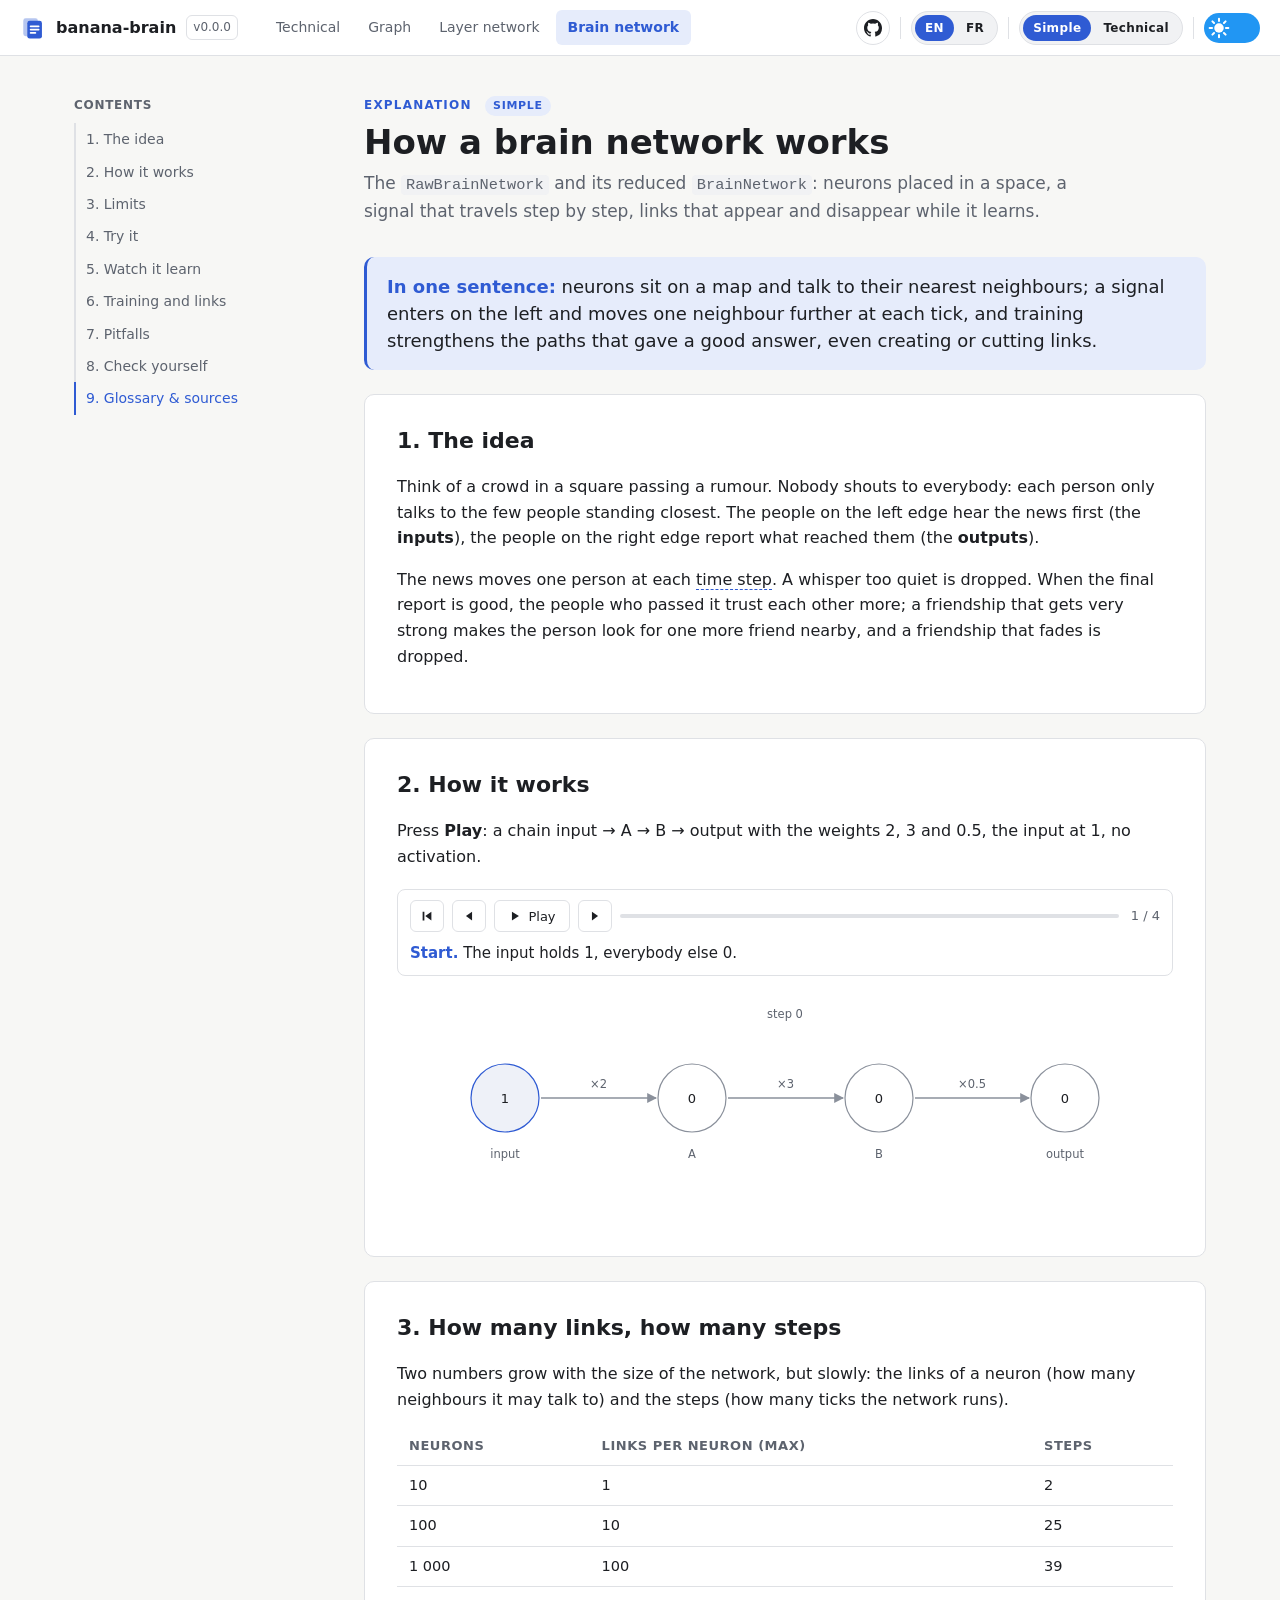
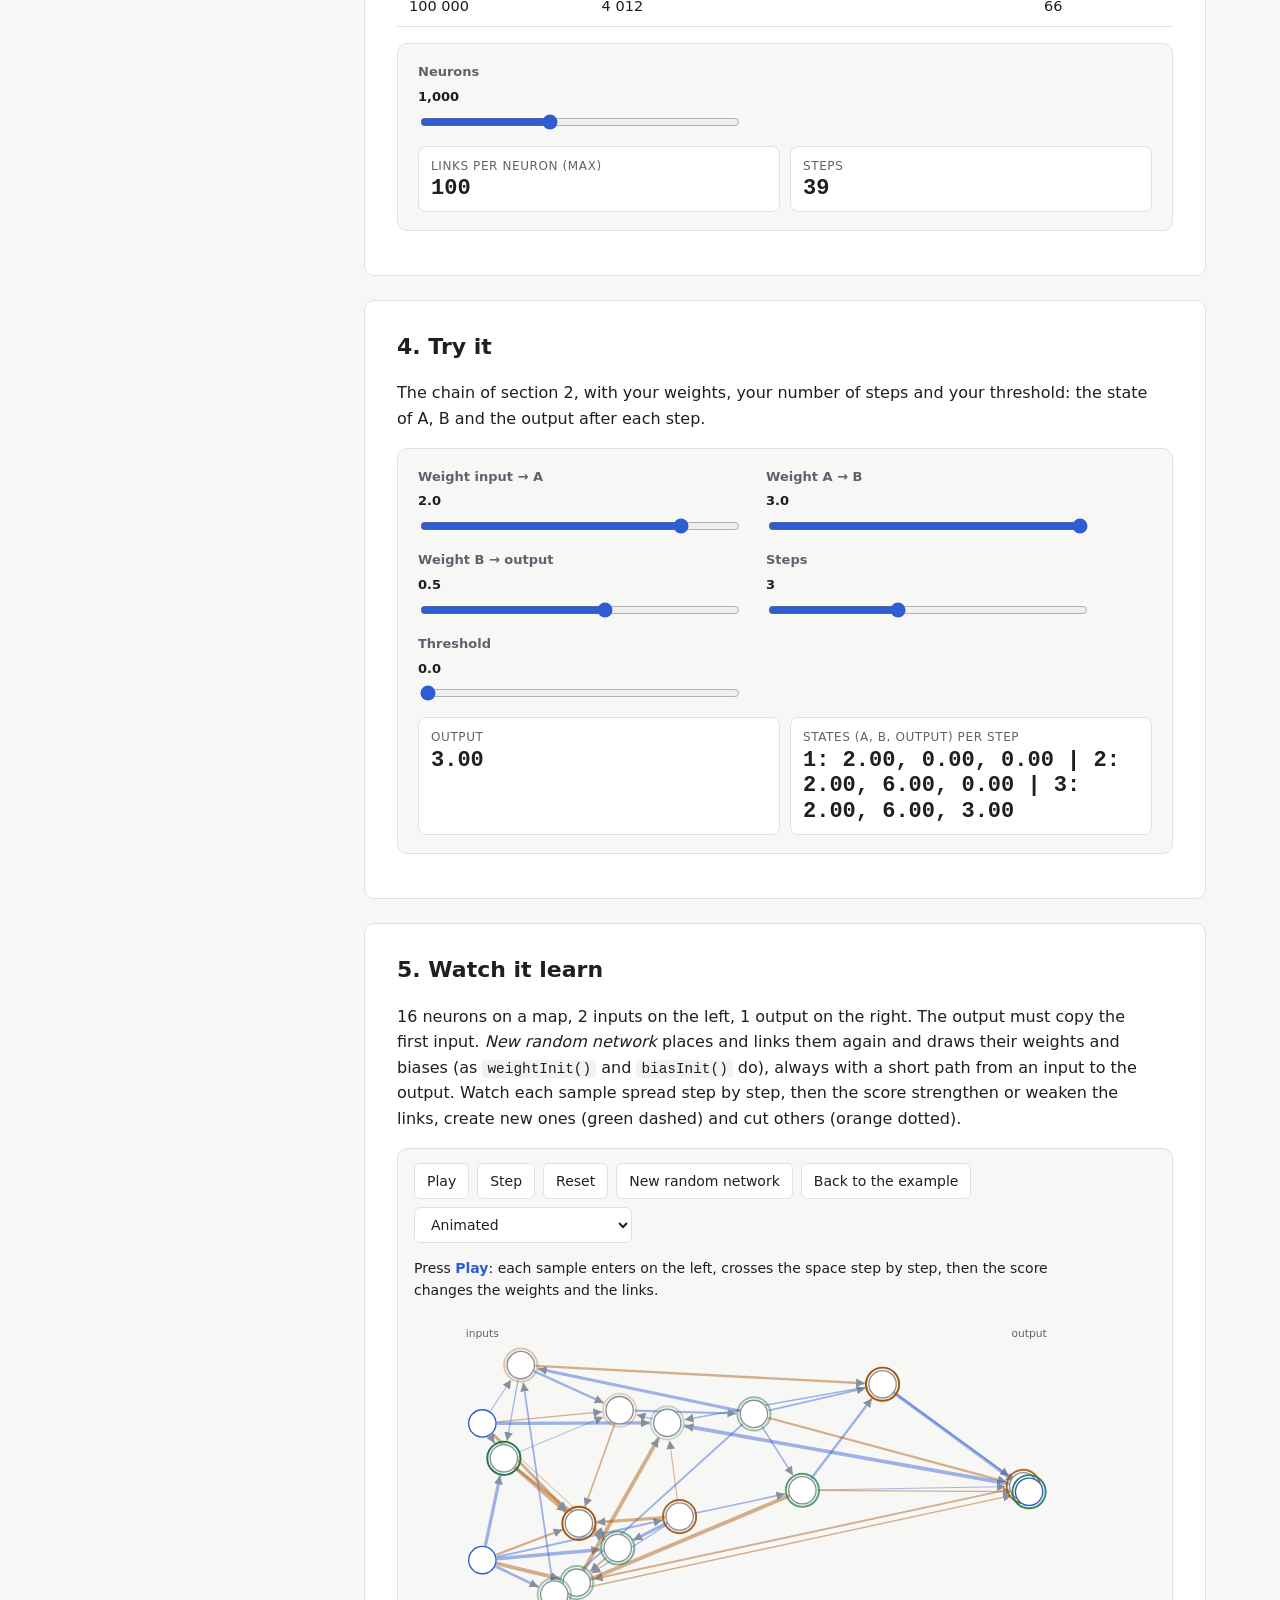
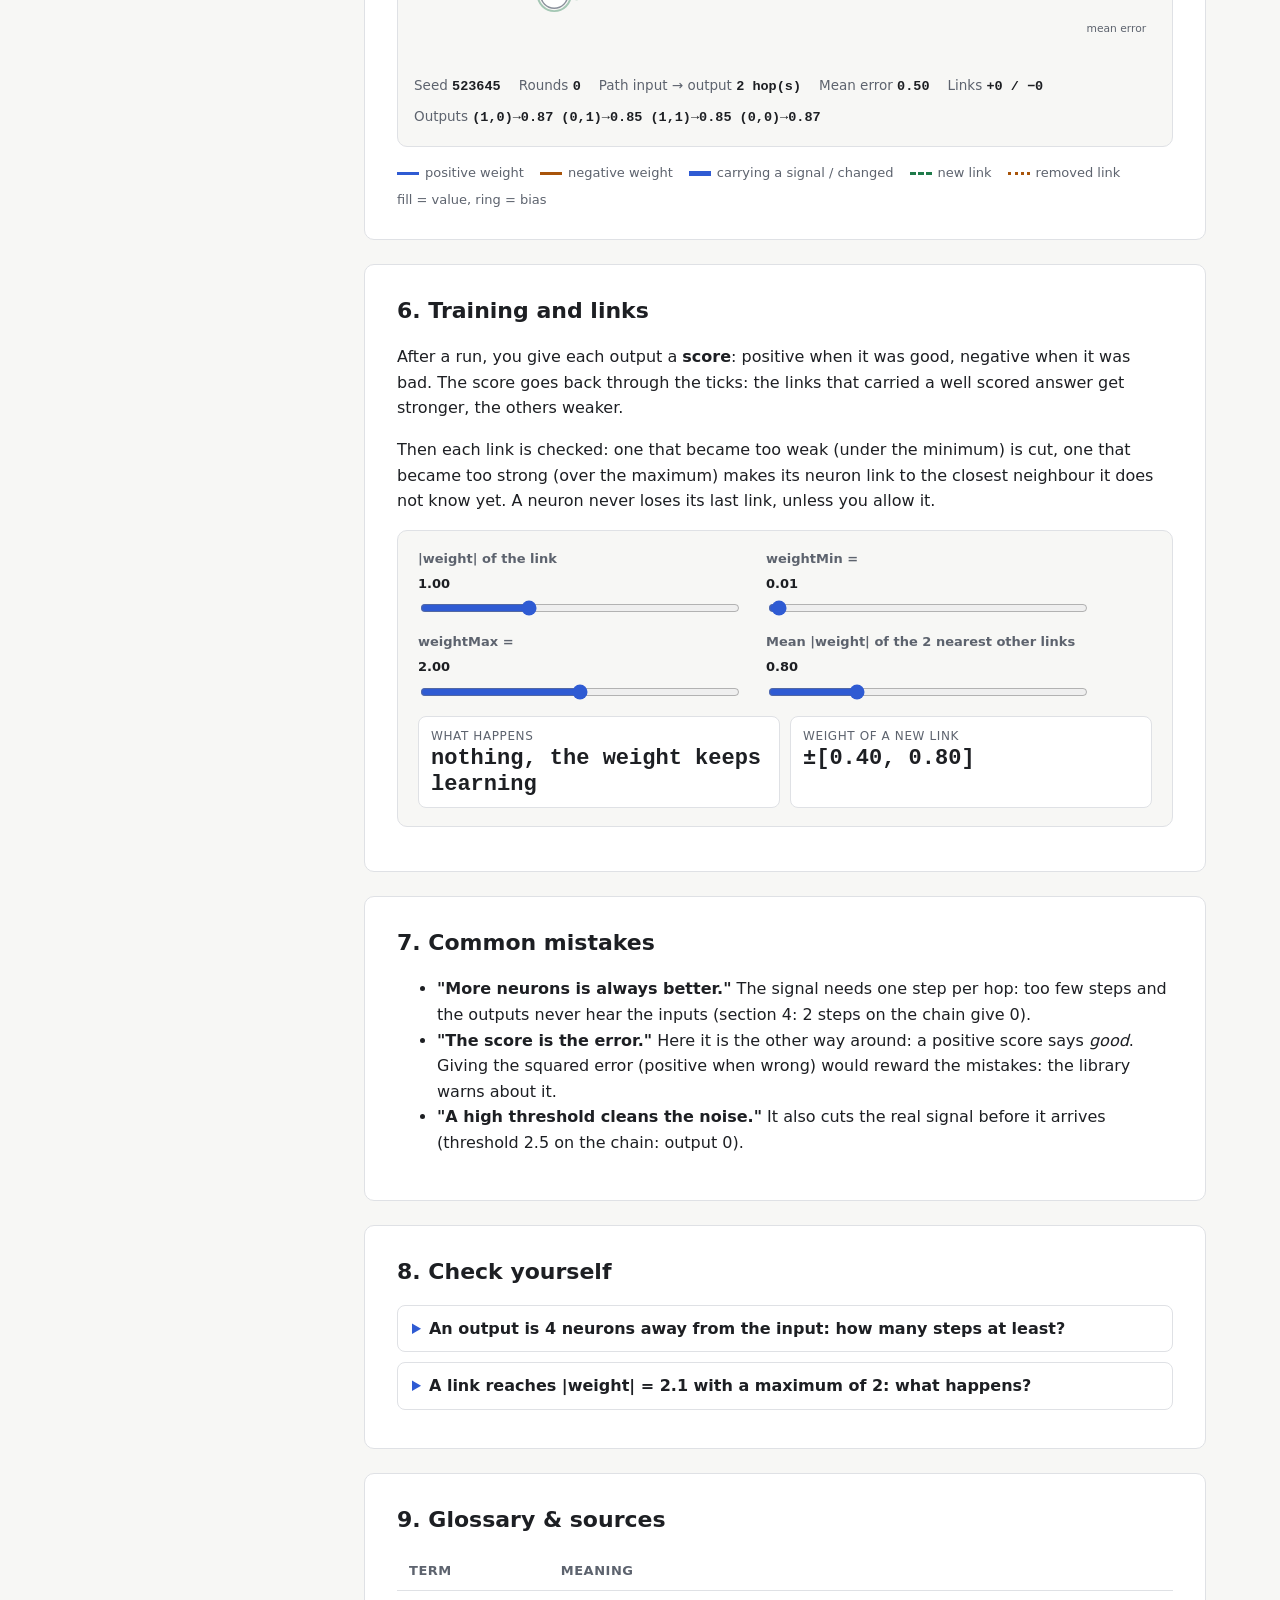
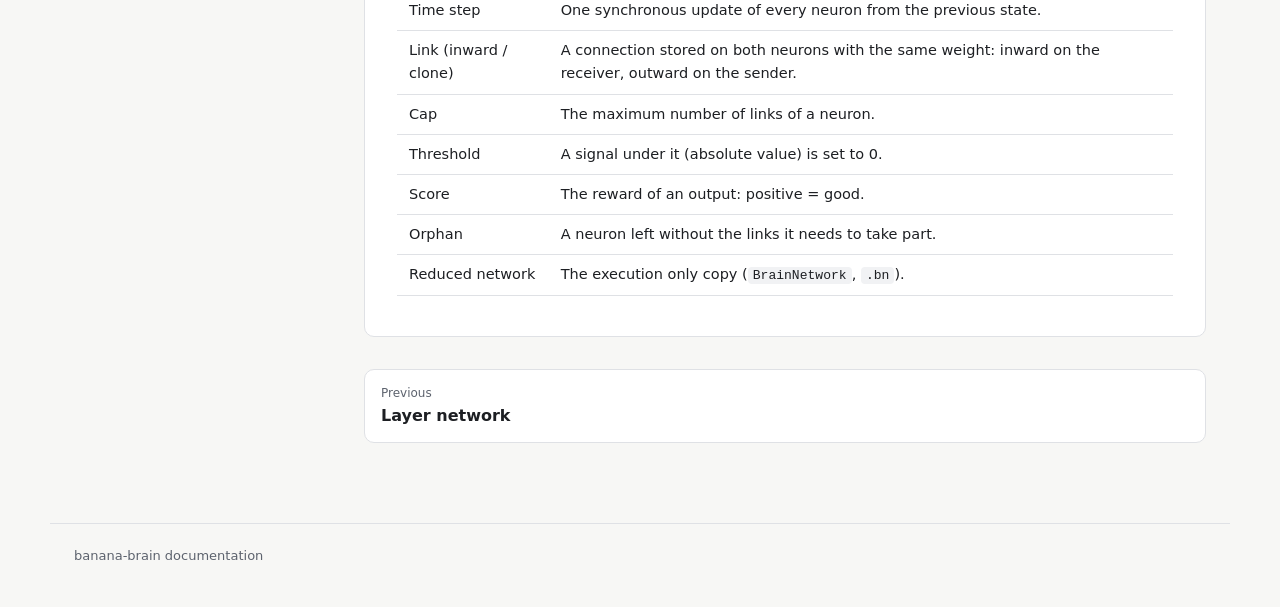
==== commit e8cedded: "docs: add the live 2d simulations of the networks and describe the links filling the cap" ====
--- a/docs/brain-network.html
+++ b/docs/brain-network.html
@@ -502,6 +502,46 @@
   dfn[data-def]:focus::after { left: 0; max-width: min(300px, 86vw); }
 }
 @media print { .stepper .controls, .level-switch { display: none; } .stepper svg .off { opacity: 1; } }
+
+/* Live simulations: a network drawn in 2D that runs forward then learns, over and over */
+.viz { border: 1px solid var(--border); border-radius: 10px; background: var(--bg); padding: 14px 16px; margin: 16px 0; }
+.viz-bar { display: flex; flex-wrap: wrap; gap: 8px; align-items: center; margin-bottom: 10px; }
+.viz-bar button, .viz-bar select { font: inherit; font-size: 14px; color: var(--text); background: var(--surface); border: 1px solid var(--border); border-radius: 6px; padding: 6px 12px; min-height: 36px; cursor: pointer; }
+.viz-bar button:hover, .viz-bar select:hover { border-color: var(--accent); }
+.viz-bar button:focus-visible, .viz-bar select:focus-visible { outline: 2px solid var(--accent); outline-offset: 2px; }
+.viz-bar button[aria-pressed="true"] { background: var(--accent); border-color: var(--accent); color: var(--surface); }
+.viz-stats { display: flex; flex-wrap: wrap; gap: 8px 18px; font-size: 13.5px; color: var(--muted); margin: 8px 0 4px; }
+.viz-stats b { color: var(--text); font-family: ui-monospace, SFMono-Regular, Menlo, Consolas, monospace; font-weight: 600; }
+.viz-phase { font-size: 14px; min-height: 1.6em; color: var(--text); }
+.viz-phase b { color: var(--accent); }
+.viz-draw { overflow-x: auto; }
+.viz svg { display: block; width: 100%; min-width: 560px; height: auto; }
+.viz .vz-node { fill: var(--surface); stroke: var(--line); stroke-width: 1.4; }
+.viz .vz-node.vz-io { stroke: var(--accent); }
+.viz .vz-fill { fill: var(--accent); transition: fill-opacity .25s; }
+.viz .vz-ring { fill: none; stroke-width: 2; transition: stroke-opacity .25s; }
+.viz .vz-ring.vz-pos { stroke: var(--ok); }
+.viz .vz-ring.vz-neg { stroke: var(--warn); }
+.viz .vz-edge { fill: none; stroke-linecap: round; stroke-opacity: .45; transition: stroke-opacity .25s, stroke-width .25s; }
+.viz .vz-edge.vz-pos { stroke: var(--accent); }
+.viz .vz-edge.vz-neg { stroke: var(--warn); }
+.viz .vz-edge.vz-hot { stroke-opacity: 1; }
+.viz .vz-edge.vz-new { stroke: var(--ok); stroke-opacity: 1; stroke-dasharray: 6 4; }
+.viz .vz-edge.vz-gone { stroke: var(--warn); stroke-opacity: .7; stroke-dasharray: 2 4; }
+.viz .vz-val { fill: var(--text); font-size: 12px; font-family: ui-monospace, SFMono-Regular, Menlo, Consolas, monospace; }
+.viz .vz-val.vz-on { fill: var(--surface); }
+.viz .vz-tag { fill: var(--muted); font-size: 11px; }
+.viz .vz-spark { fill: none; stroke: var(--accent); stroke-width: 1.6; }
+.viz .vz-axis { stroke: var(--border); }
+.viz-legend { display: flex; flex-wrap: wrap; gap: 6px 16px; font-size: 13px; color: var(--muted); margin-top: 8px; }
+.viz-legend i { display: inline-block; width: 22px; height: 0; border-top: 3px solid var(--accent); vertical-align: middle; margin-right: 6px; }
+.viz-legend i.neg { border-top-color: var(--warn); }
+.viz-legend i.new { border-top: 3px dashed var(--ok); }
+.viz-legend i.gone { border-top: 3px dotted var(--warn); }
+.viz-legend i.hot { border-top-width: 5px; }
+@media (max-width: 600px) { .viz { padding: 10px; } .viz-bar button, .viz-bar select { min-height: 44px; font-size: 16px; } }
+@media (prefers-reduced-motion: reduce) { .viz .vz-fill, .viz .vz-ring, .viz .vz-edge { transition: none; } }
+@media print { .viz-bar { display: none; } }
 </style>
 </head>
 <body>
@@ -546,10 +586,11 @@
   <a href="#how">2. <span data-lang="en">How it works</span><span data-lang="fr">Comment ça marche</span></a>
   <a href="#limits">3. <span data-lang="en">Limits</span><span data-lang="fr">Limites</span></a>
   <a href="#try">4. <span data-lang="en">Try it</span><span data-lang="fr">Essayer</span></a>
-  <a href="#training">5. <span data-lang="en">Training and links</span><span data-lang="fr">Entraînement et liens</span></a>
-  <a href="#pitfalls">6. <span data-lang="en">Pitfalls</span><span data-lang="fr">Pièges</span></a>
-  <a href="#check">7. <span data-lang="en">Check yourself</span><span data-lang="fr">Vérifier</span></a>
-  <a href="#glossary">8. <span data-lang="en">Glossary & sources</span><span data-lang="fr">Glossaire et sources</span></a>
+  <a href="#watch">5. <span data-lang="en">Watch it learn</span><span data-lang="fr">Le voir apprendre</span></a>
+  <a href="#training">6. <span data-lang="en">Training and links</span><span data-lang="fr">Entraînement et liens</span></a>
+  <a href="#pitfalls">7. <span data-lang="en">Pitfalls</span><span data-lang="fr">Pièges</span></a>
+  <a href="#check">8. <span data-lang="en">Check yourself</span><span data-lang="fr">Vérifier</span></a>
+  <a href="#glossary">9. <span data-lang="en">Glossary & sources</span><span data-lang="fr">Glossaire et sources</span></a>
 </aside>
 <main>
 <header>
@@ -566,7 +607,7 @@
     <p><span data-lang="en">The news moves one person at each <dfn data-def="One tick of the clock: every neuron updates at the same time, from what its neighbours had at the tick before.">time step</dfn>. A whisper too quiet is dropped. When the final report is good, the people who passed it trust each other more; a friendship that gets very strong makes the person look for one more friend nearby, and a friendship that fades is dropped.</span><span data-lang="fr">La nouvelle avance d'une personne à chaque <dfn data-def="Un tic d'horloge : chaque neurone se met à jour en même temps, à partir de ce que ses voisins avaient au tic d'avant.">pas de temps</dfn>. Un murmure trop faible est perdu. Quand le rapport final est bon, ceux qui l'ont transmis se font plus confiance ; une amitié devenue très forte pousse à chercher un ami de plus à côté, et une amitié qui s'éteint est abandonnée.</span></p>
   </div>
   <div data-level="technical">
-    <p><span data-lang="en"><code>RawBrainNetwork(neurons, {width, height})</code> places its neurons in a 2D space: the <code>input</code> first ones on the left edge, the <code>output</code> last ones on the right edge, the others at random. Each neuron gets a random number (1 to <code>cap</code>) of links to its nearest neurons, closest first, in a random direction (an input only sends, an output only receives). A link is stored twice with the same weight: <code>inward</code> on the receiver, an outward clone on the sender. <code>reduce()</code> gives the <code>BrainNetwork</code>: only the biases and the inward links, for the execution.</span><span data-lang="fr"><code>RawBrainNetwork(neurons, {largeur, hauteur})</code> place ses neurones dans un espace 2D : les <code>input</code> premiers sur le bord gauche, les <code>output</code> derniers sur le bord droit, les autres au hasard. Chaque neurone reçoit un nombre aléatoire (1 à <code>cap</code>) de liens vers ses plus proches voisins, du plus proche au plus loin, dans un sens aléatoire (une entrée ne fait qu'envoyer, une sortie ne fait que recevoir). Un lien est stocké deux fois avec le même poids : <code>inward</code> sur le receveur, un clone sortant sur l'émetteur. <code>reduce()</code> donne le <code>BrainNetwork</code> : seulement les biais et les liens entrants, pour l'exécution.</span></p>
+    <p><span data-lang="en"><code>RawBrainNetwork(neurons, {width, height})</code> places its neurons in a 2D space: the <code>input</code> first ones on the left edge, the <code>output</code> last ones on the right edge, the others at random. Each neuron is linked to as many of its nearest neurons as <code>cap</code> allows, closest first, in a random direction (an input only sends, an output only receives); the weights are 1.0 until <code>weightInit()</code>. A link is stored twice with the same weight: <code>inward</code> on the receiver, an outward clone on the sender. <code>reduce()</code> gives the <code>BrainNetwork</code>: only the biases and the inward links, for the execution.</span><span data-lang="fr"><code>RawBrainNetwork(neurons, {largeur, hauteur})</code> place ses neurones dans un espace 2D : les <code>input</code> premiers sur le bord gauche, les <code>output</code> derniers sur le bord droit, les autres au hasard. Chaque neurone est lié à autant de ses plus proches voisins que <code>cap</code> le permet, du plus proche au plus loin, dans un sens aléatoire (une entrée ne fait qu'envoyer, une sortie ne fait que recevoir) ; les poids valent 1.0 jusqu'à <code>weightInit()</code>. Un lien est stocké deux fois avec le même poids : <code>inward</code> sur le receveur, un clone sortant sur l'émetteur. <code>reduce()</code> donne le <code>BrainNetwork</code> : seulement les biais et les liens entrants, pour l'exécution.</span></p>
     <div class="compare">
       <div><h4>LayerNetwork</h4><p><span data-lang="en">Fixed layers, every neuron reads the whole previous layer, one pass, classic gradient descent.</span><span data-lang="fr">Couches fixes, chaque neurone lit toute la couche d'avant, un seul passage, descente de gradient classique.</span></p></div>
       <div><h4>RawBrainNetwork</h4><p><span data-lang="en">Neurons in a space, a few local links, loops allowed, <code>steps</code> passes, score reinforcement and links that change.</span><span data-lang="fr">Neurones dans un espace, quelques liens locaux, boucles possibles, <code>steps</code> passages, renforcement par score et liens qui changent.</span></p></div>
@@ -656,8 +697,29 @@
 </section>
 
 <!-- 5 -->
+<section id="watch">
+  <h2>5. <span data-lang="en">Watch it learn</span><span data-lang="fr">Le voir apprendre</span></h2>
+  <p data-level="simple"><span data-lang="en">16 neurons on a map, 2 inputs on the left, 1 output on the right. The output must copy the first input. <em>New random network</em> places and links them again and draws their weights and biases (as <code>weightInit()</code> and <code>biasInit()</code> do), always with a short path from an input to the output. Watch each sample spread step by step, then the score strengthen or weaken the links, create new ones (green dashed) and cut others (orange dotted).</span><span data-lang="fr">16 neurones sur une carte, 2 entrées à gauche, 1 sortie à droite. La sortie doit recopier la première entrée. <em>Nouveau réseau aléatoire</em> les replace, les relie à nouveau et tire leurs poids et biais (comme <code>weightInit()</code> et <code>biasInit()</code>), toujours avec un chemin court d'une entrée à la sortie. Regardez chaque exemple se propager pas à pas, puis le score renforcer ou affaiblir les liens, en créer (vert pointillé) et en couper (orange pointillé).</span></p>
+  <p data-level="technical"><span data-lang="en"><code>RawBrainNetwork(16, {8, 5})</code>, <code>size(2, 1)</code>, <code>cap</code> 6, 8 steps, sigmoid, <code>rand(-3, 3)</code> then <code>weightInit()</code> and <code>biasInit()</code> (a new network starts with weights at 1.0 and biases at 0.0 without them), <code>weightLimits(0.01, 5)</code>, score <code>10·(t − y)</code> after each sample. The page runs the same rules as <code>init_</code>, <code>apply</code>, <code>learn_</code> and <code>relink_</code> (gradient checked against finite differences): the example goes from a mean error of 0.50 to about 0.01 in 300 rounds. <em>New random network</em> draws until the output is at most 3 hops from an input: 3 random networks out of 4 learn then (30 of 40 measured), further the signal fades through the sigmoids.</span><span data-lang="fr"><code>RawBrainNetwork(16, {8, 5})</code>, <code>size(2, 1)</code>, <code>cap</code> 6, 8 pas, sigmoïde, <code>rand(-3, 3)</code> puis <code>weightInit()</code> et <code>biasInit()</code> (sans eux, un réseau neuf part avec des poids à 1.0 et des biais à 0.0), <code>weightLimits(0.01, 5)</code>, score <code>10·(t − y)</code> après chaque exemple. La page applique les mêmes règles que <code>init_</code>, <code>apply</code>, <code>learn_</code> et <code>relink_</code> (gradient vérifié par différences finies) : l'exemple passe d'une erreur moyenne de 0.50 à environ 0.01 en 300 tours. <em>Nouveau réseau aléatoire</em> tire jusqu'à avoir la sortie à au plus 3 sauts d'une entrée : 3 réseaux aléatoires sur 4 apprennent alors (30 sur 40 mesurés), au-delà le signal s'éteint à travers les sigmoïdes.</span></p>
+  <div class="viz" id="vizBrain">
+    <div class="viz-bar">
+      <button type="button" data-act="play" aria-pressed="false">Play</button>
+      <button type="button" data-act="step"><span data-lang="en">Step</span><span data-lang="fr">Pas</span></button>
+      <button type="button" data-act="reset"><span data-lang="en">Reset</span><span data-lang="fr">Recommencer</span></button>
+      <button type="button" data-act="random"><span data-lang="en">New random network</span><span data-lang="fr">Nouveau réseau aléatoire</span></button>
+      <button type="button" data-act="example"><span data-lang="en">Back to the example</span><span data-lang="fr">Revenir à l'exemple</span></button>
+      <select aria-label="Speed"><option value="slow" data-en="Animated" data-fr="Animé">Animated</option><option value="fast" data-en="Fast (1 round per frame)" data-fr="Rapide (1 tour par image)">Fast (1 round per frame)</option><option value="turbo" data-en="Very fast (25 rounds)" data-fr="Très rapide (25 tours)">Very fast (25 rounds)</option></select>
+    </div>
+    <p class="viz-phase"></p>
+    <div class="viz-draw"><svg viewBox="0 0 760 360" role="img" aria-label="Live simulation of the network"></svg></div>
+    <div class="viz-stats"><span><span data-lang="en">Seed</span><span data-lang="fr">Seed</span> <b data-stat="seed">–</b></span><span><span data-lang="en">Rounds</span><span data-lang="fr">Tours</span> <b data-stat="round">0</b></span><span><span data-lang="en">Path input → output</span><span data-lang="fr">Chemin entrée → sortie</span> <b data-stat="path">–</b></span><span><span data-lang="en">Mean error</span><span data-lang="fr">Erreur moyenne</span> <b data-stat="error">–</b></span><span><span data-lang="en">Links</span><span data-lang="fr">Liens</span> <b data-stat="links">+0 / −0</b></span><span><span data-lang="en">Outputs</span><span data-lang="fr">Sorties</span> <b data-stat="outs">–</b></span></div>
+  </div>
+  <div class="viz-legend"><span><i></i><span data-lang="en">positive weight</span><span data-lang="fr">poids positif</span></span><span><i class="neg"></i><span data-lang="en">negative weight</span><span data-lang="fr">poids négatif</span></span><span><i class="hot"></i><span data-lang="en">carrying a signal / changed</span><span data-lang="fr">porte un signal / modifié</span></span><span><i class="new"></i><span data-lang="en">new link</span><span data-lang="fr">nouveau lien</span></span><span><i class="gone"></i><span data-lang="en">removed link</span><span data-lang="fr">lien supprimé</span></span><span><span data-lang="en">fill = value, ring = bias</span><span data-lang="fr">remplissage = valeur, anneau = biais</span></span></div><div class="callout warn" data-level="technical"><span data-lang="en">Seen while building this example: a weight that changes sign crosses 0, so it falls under <code>weightMin()</code> on its way and its link is cut; with <code>weightLimits(0.08, 1.8)</code> a first version of this example (seed 49, <code>cap</code> 4, 6 steps) lost its path to the output and stays at 0.50. A signal also fades by about ×0.25 per sigmoid hop: an output 7 hops away barely depends on the inputs.</span><span data-lang="fr">Constaté en construisant cet exemple : un poids qui change de signe passe par 0, donc sous <code>weightMin()</code> en chemin, et son lien est coupé ; avec <code>weightLimits(0.08, 1.8)</code>, une première version de cet exemple (seed 49, <code>cap</code> 4, 6 pas) perdait son chemin vers la sortie et reste à 0.50. Un signal s'affaiblit aussi d'environ ×0.25 par saut de sigmoïde : une sortie à 7 sauts dépend à peine des entrées.</span></div>
+</section>
+
+<!-- 6 -->
 <section id="training">
-  <h2>5. <span data-lang="en">Training and links</span><span data-lang="fr">Entraînement et liens</span></h2>
+  <h2>6. <span data-lang="en">Training and links</span><span data-lang="fr">Entraînement et liens</span></h2>
   <div data-level="simple">
     <p><span data-lang="en">After a run, you give each output a <strong>score</strong>: positive when it was good, negative when it was bad. The score goes back through the ticks: the links that carried a well scored answer get stronger, the others weaker.</span><span data-lang="fr">Après un passage, vous donnez à chaque sortie un <strong>score</strong> : positif quand elle était bonne, négatif quand elle était mauvaise. Le score remonte les tics : les liens qui ont porté une réponse bien notée se renforcent, les autres s'affaiblissent.</span></p>
     <p><span data-lang="en">Then each link is checked: one that became too weak (under the minimum) is cut, one that became too strong (over the maximum) makes its neuron link to the closest neighbour it does not know yet. A neuron never loses its last link, unless you allow it.</span><span data-lang="fr">Ensuite chaque lien est vérifié : un lien devenu trop faible (sous le minimum) est coupé, un lien devenu trop fort (au-dessus du maximum) fait lier son neurone au plus proche voisin qu'il ne connaît pas encore. Un neurone ne perd jamais son dernier lien, sauf si vous l'autorisez.</span></p>
@@ -680,9 +742,9 @@
   </div>
 </section>
 
-<!-- 6 -->
+<!-- 7 -->
 <section id="pitfalls">
-  <h2><span data-level="simple">6. <span data-lang="en">Common mistakes</span><span data-lang="fr">Erreurs courantes</span></span><span data-level="technical">6. <span data-lang="en">Pitfalls</span><span data-lang="fr">Pièges</span></span></h2>
+  <h2><span data-level="simple">7. <span data-lang="en">Common mistakes</span><span data-lang="fr">Erreurs courantes</span></span><span data-level="technical">7. <span data-lang="en">Pitfalls</span><span data-lang="fr">Pièges</span></span></h2>
   <ul data-level="simple">
     <li><span data-lang="en"><strong>"More neurons is always better."</strong> The signal needs one step per hop: too few steps and the outputs never hear the inputs (section 4: 2 steps on the chain give 0).</span><span data-lang="fr"><strong>« Plus de neurones, c'est toujours mieux. »</strong> Le signal a besoin d'un pas par saut : trop peu de pas et les sorties n'entendent jamais les entrées (section 4 : 2 pas sur la chaîne donnent 0).</span></li>
     <li><span data-lang="en"><strong>"The score is the error."</strong> Here it is the other way around: a positive score says <em>good</em>. Giving the squared error (positive when wrong) would reward the mistakes: the library warns about it.</span><span data-lang="fr"><strong>« Le score, c'est l'erreur. »</strong> Ici c'est l'inverse : un score positif dit <em>bien</em>. Donner l'erreur au carré (positive quand c'est faux) récompenserait les erreurs : la bibliothèque prévient.</span></li>
@@ -697,9 +759,9 @@
   </ul>
 </section>
 
-<!-- 7 -->
+<!-- 8 -->
 <section id="check">
-  <h2>7. <span data-lang="en">Check yourself</span><span data-lang="fr">Vérifier</span></h2>
+  <h2>8. <span data-lang="en">Check yourself</span><span data-lang="fr">Vérifier</span></h2>
   <details class="quiz"><summary><span data-level="simple"><span data-lang="en">An output is 4 neurons away from the input: how many steps at least?</span><span data-lang="fr">Une sortie est à 4 neurones de l'entrée : combien de pas au minimum ?</span></span><span data-level="technical"><span data-lang="en">Minimal <code>steps</code> for a path of 4 hops (synchronous update)?</span><span data-lang="fr"><code>steps</code> minimal pour un chemin de 4 sauts (mise à jour synchrone) ?</span></span></summary>
     <p><span data-level="simple"><span data-lang="en">4: the signal moves one neuron per step.</span><span data-lang="fr">4 : le signal avance d'un neurone par pas.</span></span><span data-level="technical"><span data-lang="en">4: after step <var>k</var> the signal has crossed <var>k</var> links.</span><span data-lang="fr">4 : après le pas <var>k</var>, le signal a traversé <var>k</var> liens.</span></span></p>
   </details>
@@ -708,9 +770,9 @@
   </details>
 </section>
 
-<!-- 8 -->
+<!-- 9 -->
 <section id="glossary">
-  <h2>8. <span data-lang="en">Glossary & sources</span><span data-lang="fr">Glossaire et sources</span></h2>
+  <h2>9. <span data-lang="en">Glossary & sources</span><span data-lang="fr">Glossaire et sources</span></h2>
   <div class="table-wrap"><table>
     <thead><tr><th><span data-lang="en">Term</span><span data-lang="fr">Terme</span></th><th><span data-lang="en">Meaning</span><span data-lang="fr">Sens</span></th></tr></thead>
     <tbody>
@@ -782,6 +844,291 @@
     : w >= max ? (fr() ? 'lie le plus proche voisin libre' : 'links the nearest free neuron') : (fr() ? 'rien, le poids continue d\'apprendre' : 'nothing, the weight keeps learning');
   return { w: w.toFixed(2), min: min.toFixed(2), max: max.toFixed(2), ref: ref.toFixed(2), action: action, range: '±[' + lo.toFixed(2) + ', ' + hi.toFixed(2) + ']' };
 });
+});
+</script>
+
+<script>
+document.addEventListener('DOMContentLoaded', function () {
+// Simulations of the networks of banana-brain, same rules as the C++ code (LayerNetwork forward_ / learn_, RawBrainNetwork init_ / apply / learn_ / relink_)
+function rng(seed) { var a = seed >>> 0; return function () { a = (a + 0x6D2B79F5) >>> 0; var t = a; t = Math.imul(t ^ (t >>> 15), t | 1); t ^= t + Math.imul(t ^ (t >>> 7), t | 61); return ((t ^ (t >>> 14)) >>> 0) / 4294967296; }; }
+function sigm(x) { return 1 / (1 + Math.exp(-x)); }
+
+// ---------- layered network ----------
+function LayerSim(sizes, seed) { // sizes = [inputs, layer1, ..., output]
+  var r = rng(seed); this.sizes = sizes; this.layers = [];
+  for (var l = 1; l < sizes.length; l++) {
+    var layer = [];
+    for (var k = 0; k < sizes[l]; k++) { var w = []; for (var j = 0; j < sizes[l - 1]; j++) w.push(r() * 2 - 1); layer.push({ w: w, b: r() * 2 - 1 }); }
+    this.layers.push(layer);
+  }
+}
+LayerSim.prototype.forward = function (x) {
+  var outs = [x.slice()], sums = [];
+  for (var l = 0; l < this.layers.length; l++) {
+    var prev = outs[l], s = [], o = [];
+    this.layers[l].forEach(function (n) { var v = n.b; for (var j = 0; j < prev.length; j++) v += n.w[j] * prev[j]; s.push(v); o.push(sigm(v)); });
+    sums.push(s); outs.push(o);
+  }
+  this.last = { outs: outs, sums: sums }; return outs[outs.length - 1];
+};
+LayerSim.prototype.learn = function (errors) { // errors = rate * (output - expected), classic descent
+  var outs = this.last.outs, delta = errors.slice(), changes = [];
+  for (var l = this.layers.length - 1; l >= 0; l--) {
+    var prev = outs[l], below = new Array(prev.length).fill(0), ch = [];
+    for (var k = 0; k < this.layers[l].length; k++) {
+      var n = this.layers[l][k], o = outs[l + 1][k], slope = delta[k] * o * (1 - o), row = [];
+      for (var j = 0; j < prev.length; j++) { below[j] += slope * n.w[j]; var d = slope * prev[j]; n.w[j] -= d; row.push(-d); }
+      n.b -= slope; ch.push({ w: row, b: -slope });
+    }
+    changes.unshift(ch); delta = below;
+  }
+  return changes;
+};
+
+// ---------- raw brain network ----------
+function BrainSim(opt) {
+  var r = this.r = rng(opt.seed); this.n = opt.neurons; this.input = opt.input; this.output = opt.output;
+  this.cap = opt.cap; this.steps = opt.steps; this.min = opt.min; this.max = opt.max; this.threshold = opt.threshold || 0;
+  var W = opt.width, H = opt.height, n = this.n, pos = [], range = opt.range || 1; // weightInit / biasInit in rand(-range, range)
+  for (var i = 0; i < n; i++) {
+    if (i < this.input) pos.push({ x: 0, y: (i + 0.5) * H / this.input });
+    else if (i >= n - this.output) pos.push({ x: W, y: (i - (n - this.output) + 0.5) * H / this.output });
+    else pos.push({ x: r() * W, y: r() * H });
+  }
+  this.pos = pos; this.bias = new Array(n).fill(0);
+  this.links = []; for (var i2 = 0; i2 < n * this.cap; i2++) this.links.push(null); // {id, w, inward}
+  var used = new Array(n).fill(0);
+  for (var owner = 0; owner < n; owner++) {
+    var target = this.cap; // as many links as the cap allows
+    var order = this.near(owner);
+    for (var q = 0; q < order.length && used[owner] < target; q++) {
+      var other = order[q];
+      if (this.slotOf(owner, other) >= 0 || used[other] >= this.cap) continue;
+      var canReceive = owner >= this.input && other < n - this.output, canSend = owner < n - this.output && other >= this.input;
+      if (!canReceive && !canSend) continue;
+      var receive = canReceive && (!canSend || r() < 0.5);
+      this.links[owner * this.cap + used[owner]++] = { id: other, w: 1, inward: receive }; // 1.0 by default, the weightInit below draws them
+      this.links[other * this.cap + used[other]++] = { id: owner, w: 1, inward: !receive };
+    }
+  }
+  // weightInit / biasInit in [-1, 1], the clone keeps the same weight
+  for (var o = 0; o < n; o++) for (var s = 0; s < this.cap; s++) { var L = this.links[o * this.cap + s]; if (L && L.inward) { L.w = (r() * 2 - 1) * range; this.clone(o, L).w = L.w; } }
+  for (var b = this.input; b < n; b++) this.bias[b] = (r() * 2 - 1) * range;
+}
+BrainSim.prototype.d2 = function (a, b) { var dx = this.pos[a].x - this.pos[b].x, dy = this.pos[a].y - this.pos[b].y; return dx * dx + dy * dy; };
+BrainSim.prototype.near = function (i) { var self = this, ids = []; for (var k = 0; k < this.n; k++) if (k !== i) ids.push(k); return ids.sort(function (a, b) { return self.d2(i, a) - self.d2(i, b) || a - b; }); };
+BrainSim.prototype.slotOf = function (owner, other) { for (var s = 0; s < this.cap; s++) { var L = this.links[owner * this.cap + s]; if (L && L.id === other) return s; } return -1; };
+BrainSim.prototype.free = function (owner) { for (var s = 0; s < this.cap; s++) if (!this.links[owner * this.cap + s]) return s; return -1; };
+BrainSim.prototype.clone = function (owner, L) { for (var s = 0; s < this.cap; s++) { var C = this.links[L.id * this.cap + s]; if (C && C.id === owner && C.inward !== L.inward) return C; } return null; };
+BrainSim.prototype.degree = function (o) { var d = { in: 0, out: 0 }; for (var s = 0; s < this.cap; s++) { var L = this.links[o * this.cap + s]; if (L) { if (L.inward) d.in++; else d.out++; } } return d; };
+BrainSim.prototype.forward = function (x) {
+  var n = this.n, s0 = new Array(n).fill(0); for (var i = 0; i < this.input; i++) s0[i] = x[i];
+  var states = [s0];
+  for (var t = 0; t < this.steps; t++) {
+    var prev = states[t], next = new Array(n).fill(0);
+    for (var k = 0; k < n; k++) {
+      if (k < this.input) { next[k] = x[k]; continue; }
+      var sum = this.bias[k];
+      for (var s = 0; s < this.cap; s++) { var L = this.links[k * this.cap + s]; if (L && L.inward) sum += L.w * prev[L.id]; }
+      var v = sigm(sum); next[k] = Math.abs(v) < this.threshold ? 0 : v;
+    }
+    states.push(next);
+  }
+  this.states = states; return states[states.length - 1].slice(n - this.output);
+};
+BrainSim.prototype.learn = function (scores) { // scores: positive = good (ascent), then the links change at the limits
+  var n = this.n, cap = this.cap, grad = new Array(n).fill(0), bg = new Array(n).fill(0), wg = new Array(n * cap).fill(0);
+  for (var k = 0; k < this.output; k++) grad[n - this.output + k] = scores[k];
+  for (var t = this.steps; t > 0; t--) {
+    var before = this.states[t - 1], below = new Array(n).fill(0);
+    for (var i = this.input; i < n; i++) {
+      if (grad[i] === 0) continue;
+      var sum = this.bias[i];
+      for (var s = 0; s < cap; s++) { var L = this.links[i * cap + s]; if (L && L.inward) sum += L.w * before[L.id]; }
+      var o = sigm(sum), slope = grad[i] * o * (1 - o);
+      bg[i] += slope;
+      for (var s2 = 0; s2 < cap; s2++) { var L2 = this.links[i * cap + s2]; if (!L2 || !L2.inward) continue; wg[i * cap + s2] += slope * before[L2.id]; below[L2.id] += slope * L2.w; }
+    }
+    grad = below;
+  }
+  var events = { added: [], removed: [], changed: [] };
+  for (var i3 = this.input; i3 < n; i3++) {
+    this.bias[i3] += bg[i3];
+    for (var s3 = 0; s3 < cap; s3++) { var L3 = this.links[i3 * cap + s3]; if (!L3 || !L3.inward || wg[i3 * cap + s3] === 0) continue; L3.w += wg[i3 * cap + s3]; if (L3.w === 0) L3.w = 1e-38; this.clone(i3, L3).w = L3.w; events.changed.push([L3.id, i3, wg[i3 * cap + s3]]); }
+  }
+  this.relink(events); return events;
+};
+BrainSim.prototype.relink = function (events) {
+  var n = this.n, cap = this.cap, self = this, min = this.min, max = this.max;
+  for (var owner = 0; owner < n; owner++) {
+    var list = [];
+    for (var s = 0; s < cap; s++) { var L = this.links[owner * cap + s]; if (L) list.push({ slot: s, id: L.id, d: this.d2(owner, L.id) }); }
+    list.sort(function (a, b) { return a.d - b.d || a.id - b.id; });
+    var snap = list.map(function (e) { var w = Math.abs(self.links[owner * cap + e.slot].w); return { slot: e.slot, id: e.id, w: w, kind: w <= min ? -1 : (w >= max ? 1 : 0) }; });
+    for (var k = 0; k < snap.length; k++) {
+      var e = snap[k], cur = this.links[owner * cap + e.slot];
+      if (!cur || cur.id !== e.id || e.kind === 0) continue;
+      if (e.kind < 0) {
+        var a = this.degree(owner), b = this.degree(cur.id);
+        if (this.survives(a, owner < this.input, cur.inward) && this.survives(b, cur.id < this.input, !cur.inward)) {
+          var C = this.clone(owner, cur); this.links[cur.id * cap + this.links.slice(cur.id * cap, cur.id * cap + cap).indexOf(C)] = null; this.links[owner * cap + e.slot] = null;
+          events.removed.push(cur.inward ? [cur.id, owner] : [owner, cur.id]);
+        }
+        continue;
+      }
+      if (this.free(owner) < 0) continue;
+      var ref = 0, used = 0;
+      for (var dist = 1; dist < snap.length && used < 2; dist++) for (var side = -1; side <= 1; side += 2) { var at = k + side * dist; if (at < 0 || at >= snap.length || used >= 2 || snap[at].kind !== 0) continue; ref += snap[at].w; used++; }
+      ref = used === 0 ? (min + max) / 2 : ref / used;
+      var order = this.near(owner);
+      for (var q = 0; q < order.length; q++) {
+        var other = order[q], canReceive = owner >= this.input && other < n - this.output, canSend = owner < n - this.output && other >= this.input;
+        if (this.slotOf(owner, other) >= 0 || this.free(other) < 0 || (!canReceive && !canSend)) continue;
+        var receive = canReceive && (!canSend || this.r() < 0.5), low = min + (max - min) * 0.05, high = min + (max - min) * 0.95;
+        var value = (this.r() < 0.5 ? -1 : 1) * Math.min(Math.max(ref * (0.5 + 0.5 * this.r()), low), high);
+        this.links[owner * cap + this.free(owner)] = { id: other, w: value, inward: receive };
+        this.links[other * cap + this.free(other)] = { id: owner, w: value, inward: !receive };
+        events.added.push(receive ? [other, owner] : [owner, other]);
+        break;
+      }
+    }
+  }
+};
+BrainSim.prototype.survives = function (d, isInput, inward) { var i = d.in - (inward ? 1 : 0), o = d.out - (inward ? 0 : 1), before = isInput ? d.out : d.in, after = isInput ? o : i; return i + o >= 1 && !(before >= 1 && after === 0); };
+// Runner of a live simulation: Play / Pause / Step / Reset, the speed, one sample after the other (nothing runs before Play)
+function vizRunner(root, sim) {
+  var bar = root.querySelector('.viz-bar'), playBtn = bar.querySelector('[data-act="play"]'), speed = bar.querySelector('select');
+  var timer = null, running = false, queue = [];
+  function fr() { return document.documentElement.getAttribute('lang') === 'fr'; }
+  function label() { playBtn.textContent = running ? (fr() ? 'Pause' : 'Pause') : (fr() ? 'Lecture' : 'Play'); playBtn.setAttribute('aria-pressed', running ? 'true' : 'false'); Array.prototype.forEach.call(speed.options, function (o) { o.textContent = fr() ? o.getAttribute('data-fr') : o.getAttribute('data-en'); }); }
+  function tick() {
+    timer = null;
+    if (!queue.length) {
+      if (speed.value === 'slow') queue = sim.sampleFrames();
+      else { sim.fastRounds(speed.value === 'turbo' ? 25 : 1); sim.draw(sim.fastFrame()); } // the state of the next sample after the rounds
+    }
+    if (queue.length) { var f = queue.shift(); sim.draw(f); }
+    if (running) timer = setTimeout(tick, speed.value === 'slow' ? 650 : 30);
+  }
+  bar.addEventListener('click', function (e) {
+    var button = e.target.closest('[data-act]'); // a click on the text of a button (its language span) is a click on the button
+    if (!button) return;
+    var act = button.getAttribute('data-act');
+    if (act === 'play') { running = !running; label(); if (running && !timer) tick(); }
+    else if (act === 'step') { running = false; label(); if (timer) { clearTimeout(timer); timer = null; } if (!queue.length) queue = sim.sampleFrames(); var f = queue.shift(); sim.draw(f); }
+    else if (act === 'reset' || act === 'random' || act === 'example') {
+      running = false; label(); if (timer) { clearTimeout(timer); timer = null; } queue = [];
+      if (act === 'random') sim.seed = sim.randomSeed ? sim.randomSeed() : 1 + Math.floor(Math.random() * 1e9); // new positions, weights and biases
+      else if (act === 'example') sim.seed = sim.exampleSeed;
+      sim.reset(); sim.draw(null);
+    }
+  });
+  speed.addEventListener('change', function () { queue = []; });
+  new MutationObserver(function () { label(); sim.draw(sim.lastFrame || null); }).observe(document.documentElement, { attributes: true, attributeFilter: ['lang'] });
+  if (window.matchMedia && window.matchMedia('(prefers-reduced-motion: reduce)').matches) speed.value = 'fast';
+  label(); sim.reset(); sim.draw(null);
+}
+function vizFr() { return document.documentElement.getAttribute('lang') === 'fr'; }
+function vizT(en, fr) { return vizFr() ? fr : en; }
+function vizNum(v) { return (Math.round(v * 100) / 100).toFixed(2); }
+function vizSpark(values, x, y, w, h) {
+  if (values.length < 2) return '';
+  var max = Math.max.apply(null, values.concat([0.01])), pts = values.map(function (v, i) { return (x + w * i / (values.length - 1)).toFixed(1) + ',' + (y + h - h * v / max).toFixed(1); });
+  return '<line class="vz-axis" x1="' + x + '" x2="' + (x + w) + '" y1="' + (y + h) + '" y2="' + (y + h) + '"/><polyline class="vz-spark" points="' + pts.join(' ') + '"/>';
+}
+// Raw brain network: 16 neurons, the output must copy the first input; score = rate * (expected - output), links changing at the weight limits
+(function () {
+  var root = document.getElementById('vizBrain'); if (!root) return;
+  var svg = root.querySelector('svg'), DATA = [[1, 0, 1], [0, 1, 0], [1, 1, 1], [0, 0, 0]], RATE = 10;
+  var OPT = { seed: 523645, neurons: 16, input: 2, output: 1, cap: 6, steps: 8, min: 0.01, max: 5, width: 8, height: 5, range: 3 };
+  var sim = { net: null, round: 0, sample: 0, history: [], added: 0, removed: 0, lastFrame: null, seed: 523645, exampleSeed: 523645 };
+  function px(i) { return 70 + sim.net.pos[i].x / OPT.width * 560; }
+  function py(i) { return 40 + sim.net.pos[i].y / OPT.height * 280; }
+  function meanError() { var e = 0; DATA.forEach(function (d) { e += Math.abs(sim.net.forward([d[0], d[1]])[0] - d[2]); }); return e / DATA.length; }
+  sim.reset = function () { OPT.seed = sim.seed; sim.net = new BrainSim(OPT); sim.round = 0; sim.sample = 0; sim.added = 0; sim.removed = 0; sim.history = [meanError()]; sim.lastFrame = null; };
+  function learnOne(d) { var y = sim.net.forward([d[0], d[1]])[0], ev = sim.net.learn([RATE * (d[2] - y)]); sim.added += ev.added.length; sim.removed += ev.removed.length; return ev; }
+  function nextSample() { var d = DATA[sim.sample]; sim.sample = (sim.sample + 1) % DATA.length; if (sim.sample === 0) { sim.round++; sim.history.push(meanError()); if (sim.history.length > 200) sim.history.shift(); } return d; }
+  sim.fastRounds = function (rounds) { for (var r = 0; r < rounds * DATA.length; r++) learnOne(nextSample()); };
+  sim.fastFrame = function () { var d = DATA[sim.sample]; sim.net.forward([d[0], d[1]]); var states = sim.net.states.map(function (x) { return x.slice(); }); return { d: d, states: states, t: states.length - 1, phase: 'fast' }; };
+  // A random network whose output is at most 3 hops from an input (further, the signal and the gradient fade through the sigmoids)
+  sim.randomSeed = function () {
+    var keep = sim.seed;
+    for (var tries = 0; tries < 500; tries++) {
+      sim.seed = 1 + Math.floor(Math.random() * 1e9); OPT.seed = sim.seed; sim.net = new BrainSim(OPT);
+      var h = hops(); if (h >= 1 && h <= 3) return sim.seed;
+    }
+    return sim.seed || keep;
+  };
+  sim.sampleFrames = function () {
+    var d = DATA[sim.sample], frames = [];
+    sim.net.forward([d[0], d[1]]);
+    var states = sim.net.states.map(function (s) { return s.slice(); });
+    for (var t = 0; t < states.length; t++) frames.push({ d: d, states: states, t: t, phase: t === 0 ? 'in' : 'step' });
+    frames.push({ d: d, states: states, t: states.length - 1, phase: 'back', run: function () { return learnOne(nextSample()); } });
+    return frames;
+  };
+  function key(a, b) { return a + '>' + b; }
+  // Shortest path of inward links from an input to the output, in hops (-1: none, the output can't depend on the inputs)
+  function hops() {
+    var net = sim.net, n = net.n, dist = new Array(n).fill(-1), q = [];
+    for (var i = 0; i < net.input; i++) { dist[i] = 0; q.push(i); }
+    while (q.length) {
+      var u = q.shift();
+      for (var v = 0; v < n; v++) {
+        if (dist[v] >= 0) continue;
+        for (var s = 0; s < net.cap; s++) { var L = net.links[v * net.cap + s]; if (L && L.inward && L.id === u) { dist[v] = dist[u] + 1; q.push(v); break; } }
+      }
+    }
+    return dist[n - 1];
+  }
+  sim.draw = function (f) {
+    var ev = null;
+    if (f && f.run && !f.done) { f.ev = f.run(); f.done = true; }
+    if (f) ev = f.ev || null;
+    sim.lastFrame = f;
+    var net = sim.net, n = net.n, cap = net.cap, s = '<defs><marker id="vzArr" viewBox="0 0 10 10" refX="9" refY="5" markerUnits="userSpaceOnUse" markerWidth="9" markerHeight="9" orient="auto"><path class="arrow" d="M0 0L10 5L0 10z"/></marker></defs>';
+    var changed = {}, added = {}, state = f ? f.states[f.t] : null, prev = f && f.t > 0 ? f.states[f.t - 1] : null;
+    if (ev) { ev.changed.forEach(function (c) { if (Math.abs(c[2]) > 0.003) changed[key(c[0], c[1])] = 1; }); ev.added.forEach(function (a) { added[key(a[0], a[1])] = 1; }); }
+    // links drawn from the sender to the receiver (the inward slot of the receiver)
+    for (var i = 0; i < n; i++) for (var k = 0; k < cap; k++) {
+      var L = net.links[i * cap + k]; if (!L || !L.inward) continue;
+      var a = L.id, x1 = px(a), y1 = py(a), x2 = px(i), y2 = py(i), len = Math.hypot(x2 - x1, y2 - y1) || 1, ux = (x2 - x1) / len, uy = (y2 - y1) / len;
+      var cls = 'vz-edge ' + (L.w >= 0 ? 'vz-pos' : 'vz-neg');
+      if (added[key(a, i)]) cls = 'vz-edge vz-new';
+      else if ((f && f.phase === 'step' && prev && Math.abs(L.w * prev[a]) > 0.05) || changed[key(a, i)]) cls += ' vz-hot';
+      s += '<line class="' + cls + '" x1="' + (x1 + ux * 16).toFixed(1) + '" y1="' + (y1 + uy * 16).toFixed(1) + '" x2="' + (x2 - ux * 19).toFixed(1) + '" y2="' + (y2 - uy * 19).toFixed(1) + '" stroke-width="' + (0.8 + Math.min(Math.abs(L.w), 4) * 1.1).toFixed(2) + '" marker-end="url(#vzArr)"/>';
+    }
+    if (ev) ev.removed.forEach(function (r) { s += '<line class="vz-edge vz-gone" x1="' + px(r[0]) + '" y1="' + py(r[0]) + '" x2="' + px(r[1]) + '" y2="' + py(r[1]) + '" stroke-width="2"/>'; });
+    for (var j = 0; j < n; j++) {
+      var x = px(j), y = py(j), io = j < net.input || j >= n - net.output, v = state ? state[j] : null;
+      s += '<circle class="vz-node' + (io ? ' vz-io' : '') + '" cx="' + x + '" cy="' + y + '" r="14"/>';
+      if (v !== null) s += '<circle class="vz-fill" cx="' + x + '" cy="' + y + '" r="14" fill-opacity="' + (0.12 + 0.85 * Math.min(Math.abs(v), 1)).toFixed(2) + '"/>';
+      if (j >= net.input) s += '<circle class="vz-ring ' + (net.bias[j] >= 0 ? 'vz-pos' : 'vz-neg') + '" cx="' + x + '" cy="' + y + '" r="17" stroke-opacity="' + Math.min(1, 0.2 + Math.abs(net.bias[j]) / 3).toFixed(2) + '"/>';
+      if (v !== null) s += '<text class="vz-val' + (Math.abs(v) > 0.55 ? ' vz-on' : '') + '" font-size="10.5" x="' + x + '" y="' + (y + 4) + '" text-anchor="middle">' + (Math.round(v * 10) / 10).toFixed(1) + '</text>';
+    }
+    s += '<text class="vz-tag" x="70" y="22" text-anchor="middle">' + vizT('inputs', 'entrées') + '</text><text class="vz-tag" x="630" y="22" text-anchor="middle">' + vizT('output', 'sortie') + '</text>';
+    s += '<text class="vz-tag" x="750" y="324" text-anchor="end">' + vizT('mean error', 'erreur moyenne') + '</text>' + vizSpark(sim.history, 670, 330, 80, 24);
+    svg.innerHTML = s;
+    var phase;
+    if (!f) phase = vizT('Press <b>Play</b>: each sample enters on the left, crosses the space step by step, then the score changes the weights and the links.', 'Appuyez sur <b>Lecture</b> : chaque exemple entre à gauche, traverse l\'espace pas à pas, puis le score change les poids et les liens.');
+    else if (f.phase === 'in') phase = vizT('<b>Inputs.</b> Sample (' + f.d[0] + ', ' + f.d[1] + '): the output should copy the first input, ' + f.d[2] + '.', '<b>Entrées.</b> Exemple (' + f.d[0] + ', ' + f.d[1] + ') : la sortie doit recopier la première entrée, ' + f.d[2] + '.');
+    else if (f.phase === 'fast') phase = vizT('<b>Fast training.</b> Round ' + sim.round + ', mean error ' + vizNum(sim.history[sim.history.length - 1]) + '; the drawing shows the last step of the sample (' + f.d[0] + ', ' + f.d[1] + ').', '<b>Entraînement rapide.</b> Tour ' + sim.round + ', erreur moyenne ' + vizNum(sim.history[sim.history.length - 1]) + ' ; le dessin montre le dernier pas de l\'exemple (' + f.d[0] + ', ' + f.d[1] + ').');
+    else if (f.phase === 'step') phase = vizT('<b>Step ' + f.t + ' / ' + net.steps + '.</b> Every neuron reads its inward links at the step before (bright: links carrying a signal).', '<b>Pas ' + f.t + ' / ' + net.steps + '.</b> Chaque neurone lit ses liens entrants au pas d\'avant (vifs : liens qui portent un signal).');
+    else {
+      var y = f.states[f.states.length - 1][n - 1], sc = RATE * (f.d[2] - y);
+      phase = vizT('<b>Score ' + vizNum(sc) + '.</b> Bright links changed, green dashed: ' + (ev ? ev.added.length : 0) + ' new link(s), orange dotted: ' + (ev ? ev.removed.length : 0) + ' removed.', '<b>Score ' + vizNum(sc) + '.</b> Liens vifs : modifiés, vert pointillé : ' + (ev ? ev.added.length : 0) + ' nouveau(x) lien(s), orange pointillé : ' + (ev ? ev.removed.length : 0) + ' supprimé(s).');
+    }
+    root.querySelector('.viz-phase').innerHTML = phase;
+    root.querySelector('[data-stat="seed"]').textContent = sim.seed;
+    var h = hops();
+    root.querySelector('[data-stat="path"]').textContent = h < 0 ? vizT('none: the output can\'t learn', 'aucun : la sortie ne peut pas apprendre') : (h > net.steps ? vizT(h + ' hops, more than the ' + net.steps + ' steps', h + ' sauts, plus que les ' + net.steps + ' pas') : vizT(h + ' hop(s)', h + ' saut(s)'));
+    root.querySelector('[data-stat="round"]').textContent = sim.round;
+    root.querySelector('[data-stat="error"]').textContent = vizNum(sim.history[sim.history.length - 1]);
+    root.querySelector('[data-stat="links"]').textContent = '+' + sim.added + ' / −' + sim.removed;
+    root.querySelector('[data-stat="outs"]').textContent = DATA.map(function (dd) { return '(' + dd[0] + ',' + dd[1] + ')→' + vizNum(sim.net.forward([dd[0], dd[1]])[0]); }).join('  ');
+  };
+  vizRunner(root, sim);
+})();
 });
 </script>
 </div>
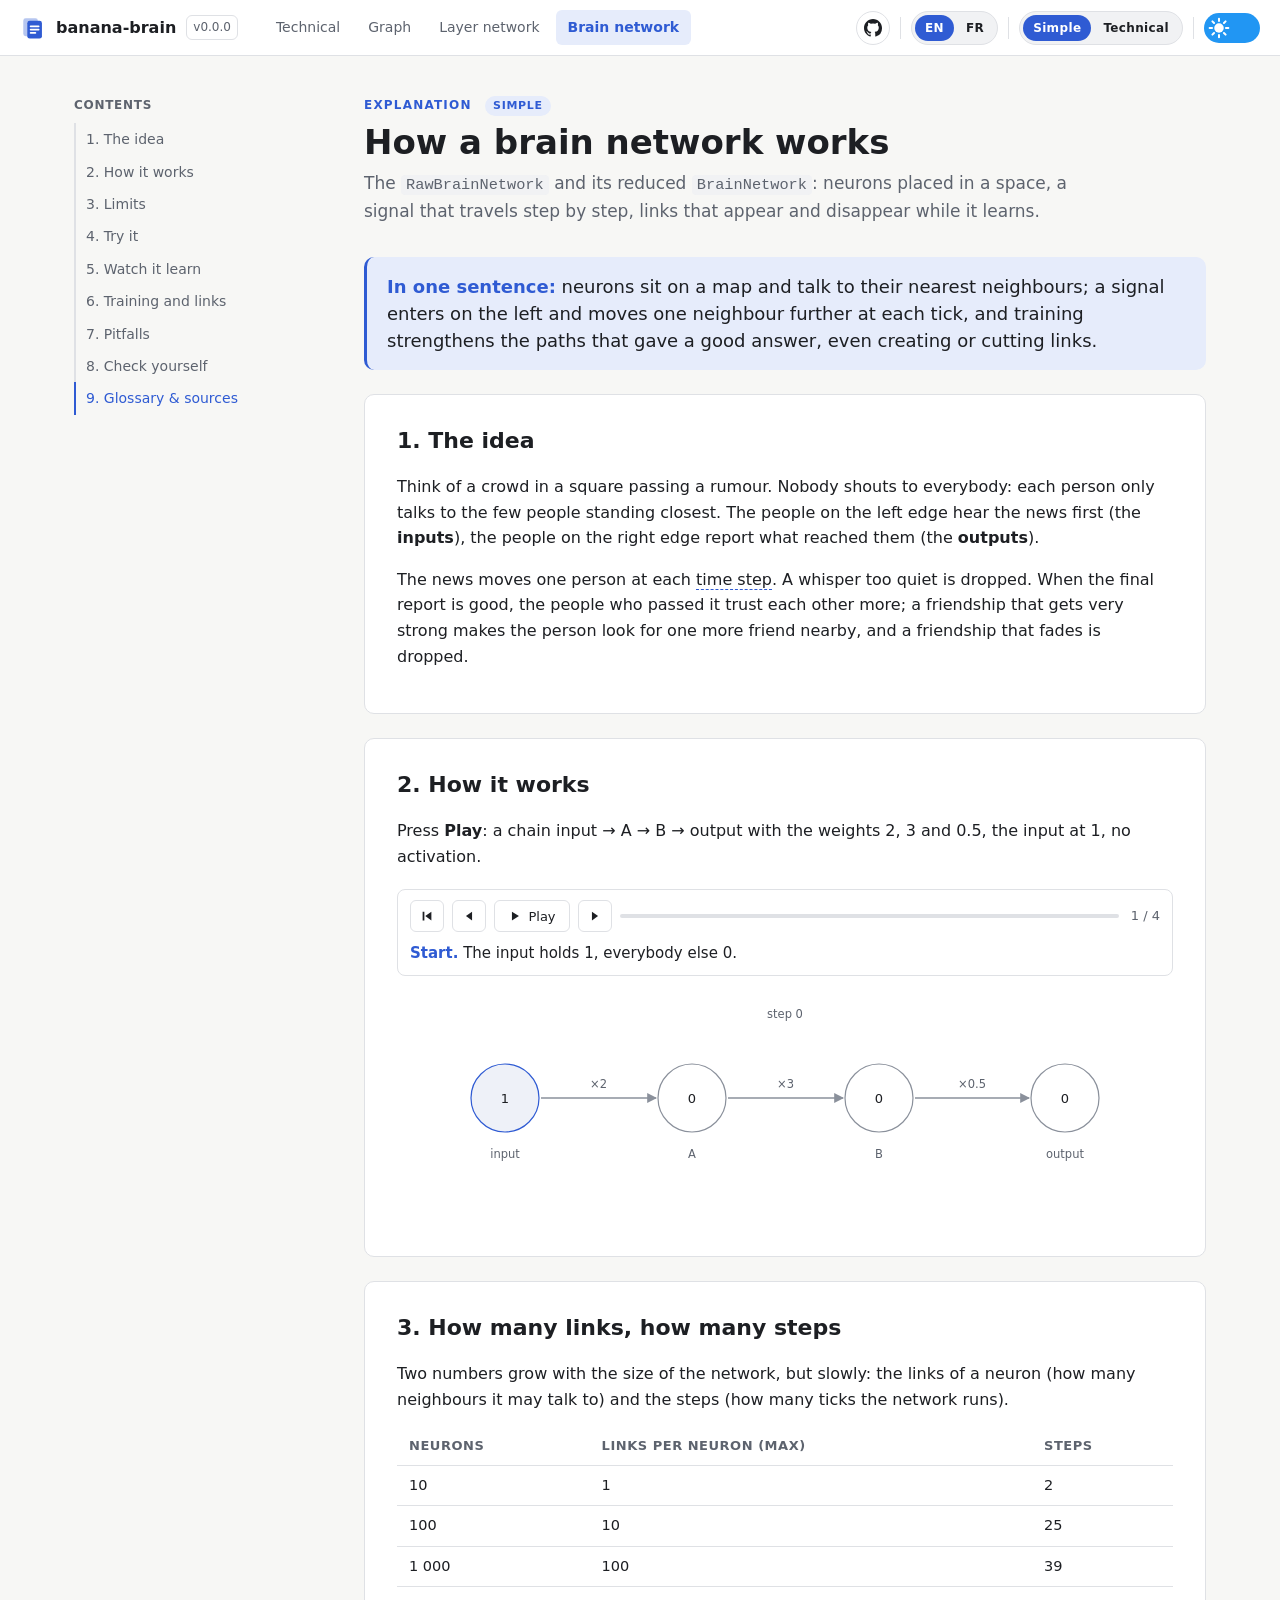
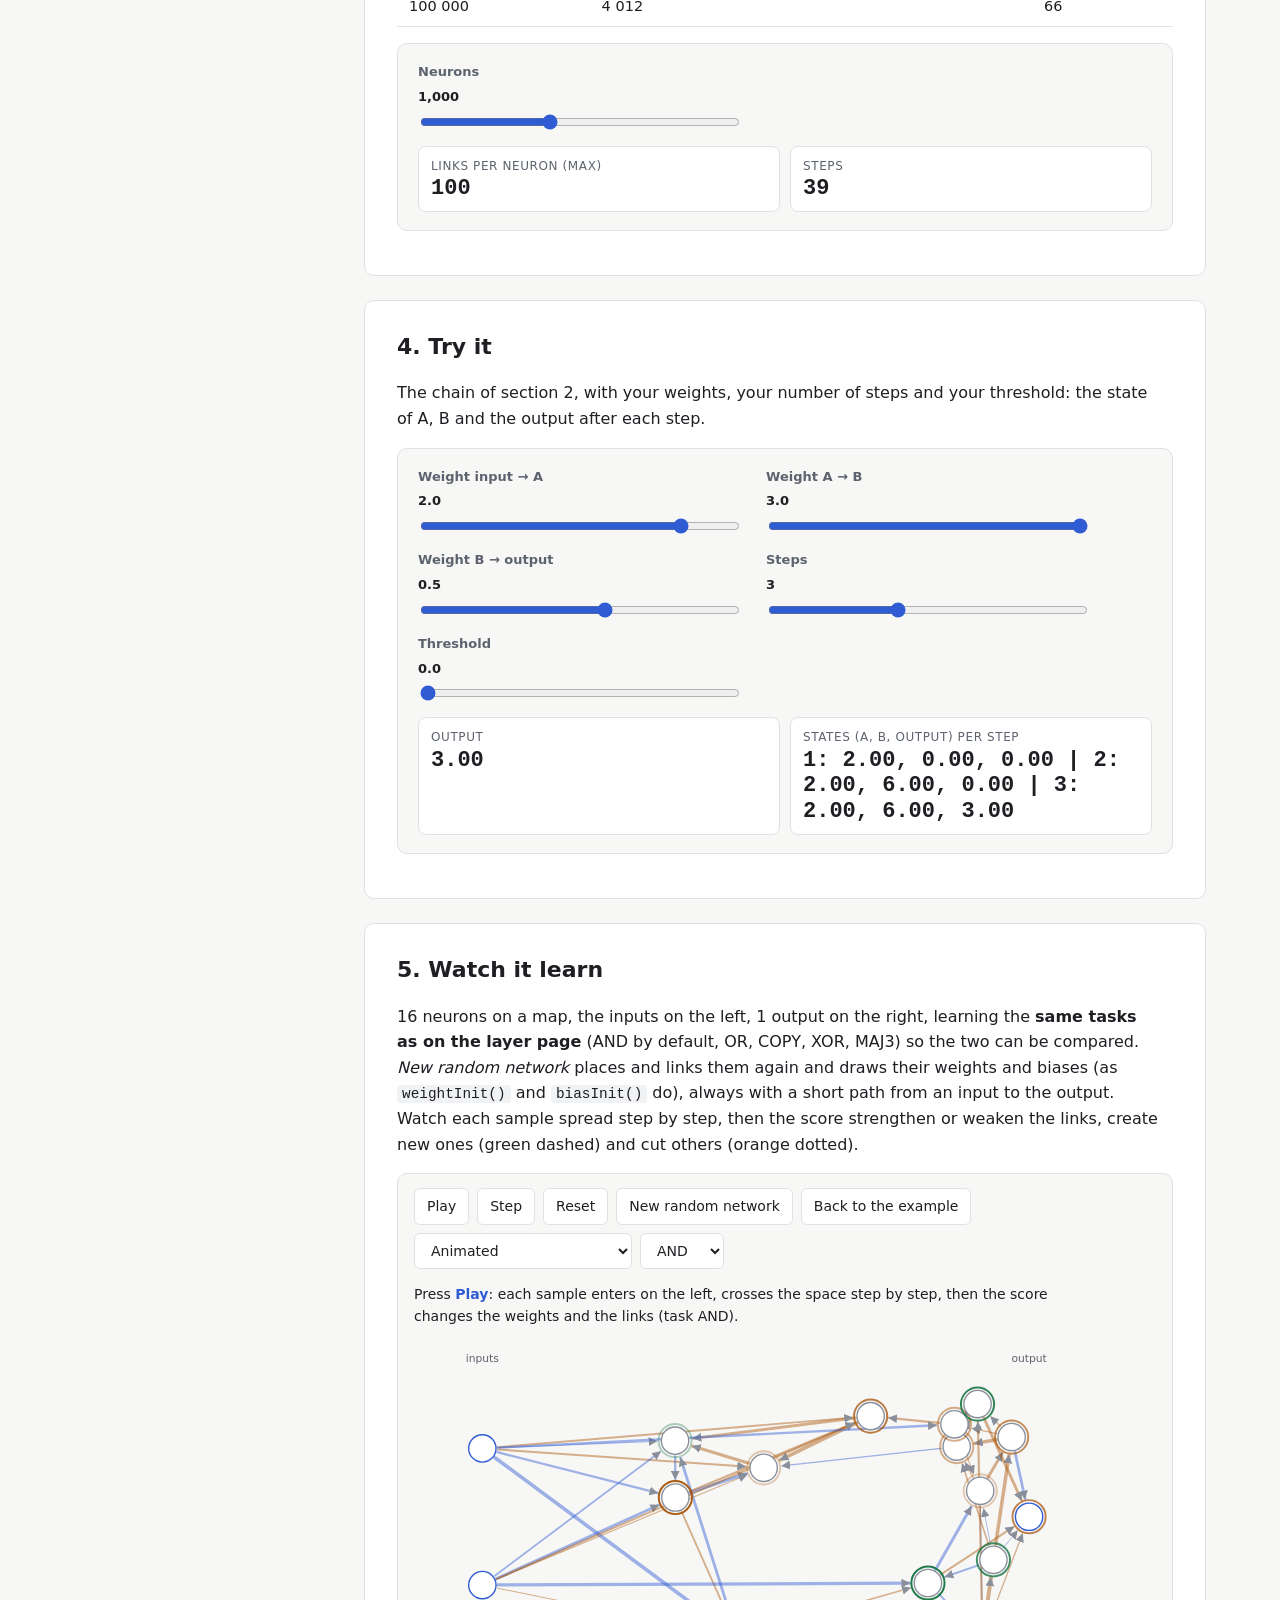
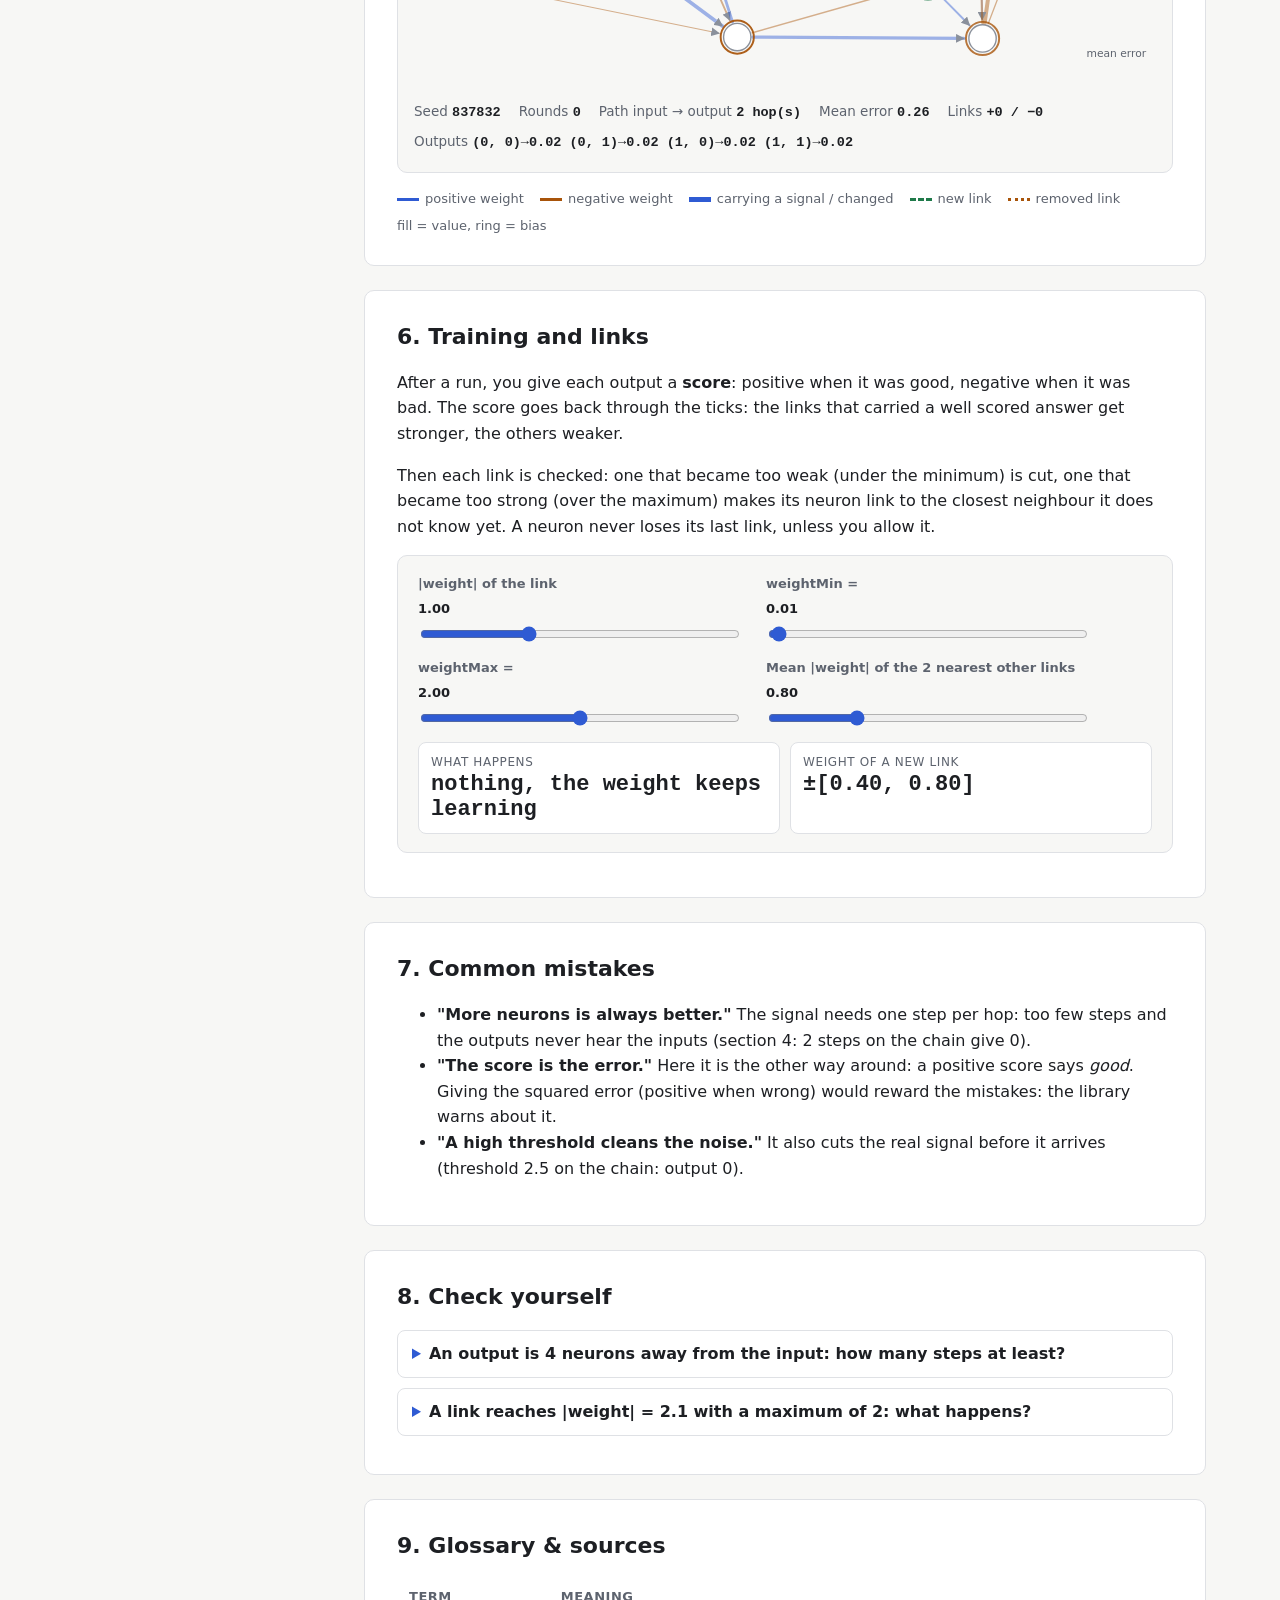
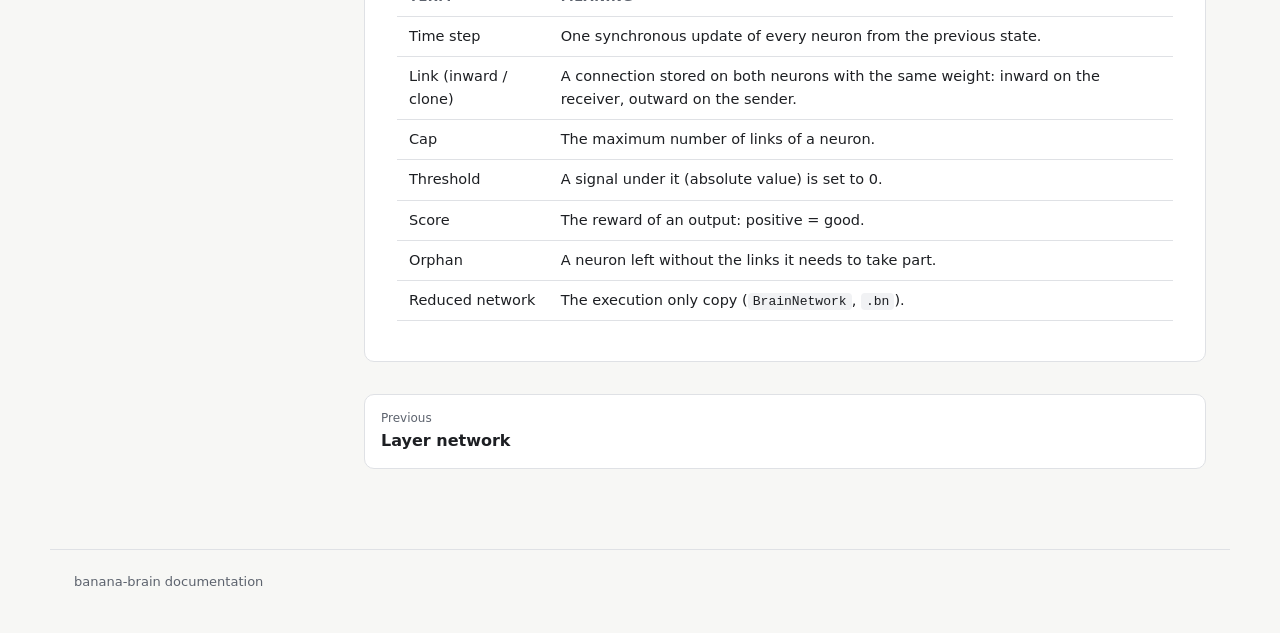
==== commit 60004cf3: "docs: describe the new options, the sequences and the score in the README and the explanation pages" ====
--- a/docs/brain-network.html
+++ b/docs/brain-network.html
@@ -699,8 +699,8 @@
 <!-- 5 -->
 <section id="watch">
   <h2>5. <span data-lang="en">Watch it learn</span><span data-lang="fr">Le voir apprendre</span></h2>
-  <p data-level="simple"><span data-lang="en">16 neurons on a map, 2 inputs on the left, 1 output on the right. The output must copy the first input. <em>New random network</em> places and links them again and draws their weights and biases (as <code>weightInit()</code> and <code>biasInit()</code> do), always with a short path from an input to the output. Watch each sample spread step by step, then the score strengthen or weaken the links, create new ones (green dashed) and cut others (orange dotted).</span><span data-lang="fr">16 neurones sur une carte, 2 entrées à gauche, 1 sortie à droite. La sortie doit recopier la première entrée. <em>Nouveau réseau aléatoire</em> les replace, les relie à nouveau et tire leurs poids et biais (comme <code>weightInit()</code> et <code>biasInit()</code>), toujours avec un chemin court d'une entrée à la sortie. Regardez chaque exemple se propager pas à pas, puis le score renforcer ou affaiblir les liens, en créer (vert pointillé) et en couper (orange pointillé).</span></p>
-  <p data-level="technical"><span data-lang="en"><code>RawBrainNetwork(16, {8, 5})</code>, <code>size(2, 1)</code>, <code>cap</code> 6, 8 steps, sigmoid, <code>rand(-3, 3)</code> then <code>weightInit()</code> and <code>biasInit()</code> (a new network starts with weights at 1.0 and biases at 0.0 without them), <code>weightLimits(0.01, 5)</code>, score <code>10·(t − y)</code> after each sample. The page runs the same rules as <code>init_</code>, <code>apply</code>, <code>learn_</code> and <code>relink_</code> (gradient checked against finite differences): the example goes from a mean error of 0.50 to about 0.01 in 300 rounds. <em>New random network</em> draws until the output is at most 3 hops from an input: 3 random networks out of 4 learn then (30 of 40 measured), further the signal fades through the sigmoids.</span><span data-lang="fr"><code>RawBrainNetwork(16, {8, 5})</code>, <code>size(2, 1)</code>, <code>cap</code> 6, 8 pas, sigmoïde, <code>rand(-3, 3)</code> puis <code>weightInit()</code> et <code>biasInit()</code> (sans eux, un réseau neuf part avec des poids à 1.0 et des biais à 0.0), <code>weightLimits(0.01, 5)</code>, score <code>10·(t − y)</code> après chaque exemple. La page applique les mêmes règles que <code>init_</code>, <code>apply</code>, <code>learn_</code> et <code>relink_</code> (gradient vérifié par différences finies) : l'exemple passe d'une erreur moyenne de 0.50 à environ 0.01 en 300 tours. <em>Nouveau réseau aléatoire</em> tire jusqu'à avoir la sortie à au plus 3 sauts d'une entrée : 3 réseaux aléatoires sur 4 apprennent alors (30 sur 40 mesurés), au-delà le signal s'éteint à travers les sigmoïdes.</span></p>
+  <p data-level="simple"><span data-lang="en">16 neurons on a map, the inputs on the left, 1 output on the right, learning the <strong>same tasks as on the layer page</strong> (AND by default, OR, COPY, XOR, MAJ3) so the two can be compared. <em>New random network</em> places and links them again and draws their weights and biases (as <code>weightInit()</code> and <code>biasInit()</code> do), always with a short path from an input to the output. Watch each sample spread step by step, then the score strengthen or weaken the links, create new ones (green dashed) and cut others (orange dotted).</span><span data-lang="fr">16 neurones sur une carte, les entrées à gauche, 1 sortie à droite, qui apprennent les <strong>mêmes tâches que sur la page des couches</strong> (AND par défaut, OR, COPY, XOR, MAJ3) pour pouvoir les comparer. <em>Nouveau réseau aléatoire</em> les replace, les relie à nouveau et tire leurs poids et biais (comme <code>weightInit()</code> et <code>biasInit()</code>), toujours avec un chemin court d'une entrée à la sortie. Regardez chaque exemple se propager pas à pas, puis le score renforcer ou affaiblir les liens, en créer (vert pointillé) et en couper (orange pointillé).</span></p>
+  <p data-level="technical"><span data-lang="en"><code>RawBrainNetwork(16, {8, 5})</code>, <code>size(2, 1)</code>, <code>cap</code> 6, 8 steps, sigmoid, <code>rand(-3, 3)</code> then <code>weightInit()</code> and <code>biasInit()</code> (a new network starts with weights at 1.0 and biases at 0.0 without them), <code>weightLimits(0.01, 5)</code>, score <code>10·(t − y)</code> after each sample. The page runs the same rules as <code>init_</code>, <code>apply</code>, <code>learn_</code> and <code>relink_</code> (gradient checked against finite differences): the example goes from a mean error of 0.50 to about 0.01 in 300 rounds on AND, OR, COPY and MAJ3, but stays at 0.29 on XOR (the layered network: 0.10). <em>New random network</em> draws until the output is at most 3 hops from an input: 3 random networks out of 4 learn then (30 of 40 measured), further the signal fades through the sigmoids.</span><span data-lang="fr"><code>RawBrainNetwork(16, {8, 5})</code>, <code>size(2, 1)</code>, <code>cap</code> 6, 8 pas, sigmoïde, <code>rand(-3, 3)</code> puis <code>weightInit()</code> et <code>biasInit()</code> (sans eux, un réseau neuf part avec des poids à 1.0 et des biais à 0.0), <code>weightLimits(0.01, 5)</code>, score <code>10·(t − y)</code> après chaque exemple. La page applique les mêmes règles que <code>init_</code>, <code>apply</code>, <code>learn_</code> et <code>relink_</code> (gradient vérifié par différences finies) : l'exemple passe d'une erreur moyenne de 0.50 à environ 0.01 en 300 tours sur AND, OR, COPY et MAJ3, mais reste à 0.29 sur XOR (le réseau par couches : 0.10). <em>Nouveau réseau aléatoire</em> tire jusqu'à avoir la sortie à au plus 3 sauts d'une entrée : 3 réseaux aléatoires sur 4 apprennent alors (30 sur 40 mesurés), au-delà le signal s'éteint à travers les sigmoïdes.</span></p>
   <div class="viz" id="vizBrain">
     <div class="viz-bar">
       <button type="button" data-act="play" aria-pressed="false">Play</button>
@@ -708,7 +708,8 @@
       <button type="button" data-act="reset"><span data-lang="en">Reset</span><span data-lang="fr">Recommencer</span></button>
       <button type="button" data-act="random"><span data-lang="en">New random network</span><span data-lang="fr">Nouveau réseau aléatoire</span></button>
       <button type="button" data-act="example"><span data-lang="en">Back to the example</span><span data-lang="fr">Revenir à l'exemple</span></button>
-      <select aria-label="Speed"><option value="slow" data-en="Animated" data-fr="Animé">Animated</option><option value="fast" data-en="Fast (1 round per frame)" data-fr="Rapide (1 tour par image)">Fast (1 round per frame)</option><option value="turbo" data-en="Very fast (25 rounds)" data-fr="Très rapide (25 tours)">Very fast (25 rounds)</option></select>
+      <select data-speed aria-label="Speed"><option value="slow" data-en="Animated" data-fr="Animé">Animated</option><option value="fast" data-en="Fast (1 round per frame)" data-fr="Rapide (1 tour par image)">Fast (1 round per frame)</option><option value="turbo" data-en="Very fast (25 rounds)" data-fr="Très rapide (25 tours)">Very fast (25 rounds)</option></select>
+      <select data-task aria-label="Task"><option value="AND" selected>AND</option><option value="OR">OR</option><option value="COPY">COPY</option><option value="XOR">XOR</option><option value="MAJ3">MAJ3</option></select>
     </div>
     <p class="viz-phase"></p>
     <div class="viz-draw"><svg viewBox="0 0 760 360" role="img" aria-label="Live simulation of the network"></svg></div>
@@ -751,8 +752,8 @@
     <li><span data-lang="en"><strong>"A high threshold cleans the noise."</strong> It also cuts the real signal before it arrives (threshold 2.5 on the chain: output 0).</span><span data-lang="fr"><strong>« Un seuil haut nettoie le bruit. »</strong> Il coupe aussi le vrai signal avant qu'il arrive (seuil 2.5 sur la chaîne : sortie 0).</span></li>
   </ul>
   <ul data-level="technical">
-    <li><span data-lang="en"><strong>Steps vs depth:</strong> the default steps <code>min(25 % n, 4 log2 n)</code> are tight on small networks (10 neurons: 2 steps); raise <code>stepsCap</code> when the inputs and outputs are many hops apart.</span><span data-lang="fr"><strong>Pas et profondeur :</strong> les pas par défaut <code>min(25 % n, 4 log2 n)</code> sont justes sur les petits réseaux (10 neurones : 2 pas) ; montez <code>stepsCap</code> quand les entrées et les sorties sont à plusieurs sauts.</span></li>
-    <li><span data-lang="en"><strong>Score, not error:</strong> <code>train</code> sends the loss value; with the MSE (0 = perfect) the ascent rewards the wrong outputs: <code>ErrorLossOnBrain</code> is warned.</span><span data-lang="fr"><strong>Score, pas erreur :</strong> <code>train</code> envoie la valeur de la perte ; avec la MSE (0 = parfait) la montée récompense les mauvaises sorties : <code>ErrorLossOnBrain</code> est signalé.</span></li>
+    <li><span data-lang="en"><strong>Steps vs depth:</strong> the default steps <code>min(n, 4 log2 n)</code> (10 neurons: 10 steps, 1000: 39) can be short when the signal loops; raise <code>stepsCap</code> when the inputs and outputs are many hops apart.</span><span data-lang="fr"><strong>Pas et profondeur :</strong> les pas par défaut <code>min(n, 4 log2 n)</code> (10 neurones : 10 pas, 1000 : 39) peuvent être courts quand le signal boucle ; montez <code>stepsCap</code> quand les entrées et les sorties sont à plusieurs sauts.</span></li>
+    <li><span data-lang="en"><strong>Score, not error:</strong> <code>train</code> sends <code>rate x (expected - output)</code>, a score (positive = go up); by hand, give a score, never the loss value (always positive with the MSE, it would reward the wrong outputs).</span><span data-lang="fr"><strong>Score, pas erreur :</strong> <code>train</code> envoie <code>taux x (attendu - sortie)</code>, un score (positif = monter) ; à la main, donnez un score, jamais la valeur de la perte (toujours positive avec la MSE, elle récompenserait les mauvaises sorties).</span></li>
     <li><span data-lang="en"><strong>Hidden neurons without inward link:</strong> the random directions of the init can leave one; it then only outputs <code>f(bias)</code>.</span><span data-lang="fr"><strong>Neurones cachés sans lien entrant :</strong> les sens aléatoires de l'init peuvent en laisser un ; il ne sort alors que <code>f(biais)</code>.</span></li>
     <li><span data-lang="en"><strong>Orphans:</strong> <code>allowOrphans()</code> lets the limits empty a neuron completely; it stays in the network but takes no part in it.</span><span data-lang="fr"><strong>Orphelins :</strong> <code>allowOrphans()</code> laisse les limites vider complètement un neurone ; il reste dans le réseau sans y participer.</span></li>
     <li><span data-lang="en"><strong>Cost of a relink:</strong> sorting the neighbours is <em>O(n log n)</em> per change and runs on the host; with tight limits every step pays it.</span><span data-lang="fr"><strong>Coût d'un changement de liens :</strong> trier les voisins coûte <em>O(n log n)</em> par changement et tourne sur l'hôte ; avec des limites serrées, chaque pas le paie.</span></li>
@@ -850,33 +851,40 @@
 <script>
 document.addEventListener('DOMContentLoaded', function () {
 // Simulations of the networks of banana-brain, same rules as the C++ code (LayerNetwork forward_ / learn_, RawBrainNetwork init_ / apply / learn_ / relink_)
+// The options of the lab (activation, link modes, protections...) default to the behavior of the library
 function rng(seed) { var a = seed >>> 0; return function () { a = (a + 0x6D2B79F5) >>> 0; var t = a; t = Math.imul(t ^ (t >>> 15), t | 1); t ^= t + Math.imul(t ^ (t >>> 7), t | 61); return ((t ^ (t >>> 14)) >>> 0) / 4294967296; }; }
 function sigm(x) { return 1 / (1 + Math.exp(-x)); }
+var ACT = { // activation and its derivative at the sum (output = activation of the sum), as ANetwork::activate_ / derivative_
+  sigmoid: { f: sigm, d: function (s, o) { return o * (1 - o); } },
+  relu: { f: function (s) { return s > 0 ? s : 0; }, d: function (s) { return s > 0 ? 1 : 0; } },
+  linear: { f: function (s) { return s; }, d: function () { return 1; } }
+};
 
 // ---------- layered network ----------
-function LayerSim(sizes, seed) { // sizes = [inputs, layer1, ..., output]
-  var r = rng(seed); this.sizes = sizes; this.layers = [];
+function LayerSim(sizes, seed, opt) { // sizes = [inputs, layer1, ..., output]
+  opt = opt || {}; var r = rng(seed), range = opt.range || 1, rw = opt.weightInit !== false, rb = opt.biasInit !== false;
+  this.act = ACT[opt.activation || 'sigmoid']; this.sizes = sizes; this.layers = [];
   for (var l = 1; l < sizes.length; l++) {
     var layer = [];
-    for (var k = 0; k < sizes[l]; k++) { var w = []; for (var j = 0; j < sizes[l - 1]; j++) w.push(r() * 2 - 1); layer.push({ w: w, b: r() * 2 - 1 }); }
+    for (var k = 0; k < sizes[l]; k++) { var w = []; for (var j = 0; j < sizes[l - 1]; j++) w.push(rw ? (r() * 2 - 1) * range : 1); layer.push({ w: w, b: rb ? (r() * 2 - 1) * range : 0 }); }
     this.layers.push(layer);
   }
 }
 LayerSim.prototype.forward = function (x) {
-  var outs = [x.slice()], sums = [];
+  var outs = [x.slice()], sums = [], act = this.act;
   for (var l = 0; l < this.layers.length; l++) {
     var prev = outs[l], s = [], o = [];
-    this.layers[l].forEach(function (n) { var v = n.b; for (var j = 0; j < prev.length; j++) v += n.w[j] * prev[j]; s.push(v); o.push(sigm(v)); });
+    this.layers[l].forEach(function (n) { var v = n.b; for (var j = 0; j < prev.length; j++) v += n.w[j] * prev[j]; s.push(v); o.push(act.f(v)); });
     sums.push(s); outs.push(o);
   }
   this.last = { outs: outs, sums: sums }; return outs[outs.length - 1];
 };
 LayerSim.prototype.learn = function (errors) { // errors = rate * (output - expected), classic descent
-  var outs = this.last.outs, delta = errors.slice(), changes = [];
+  var outs = this.last.outs, sums = this.last.sums, delta = errors.slice(), changes = [], act = this.act;
   for (var l = this.layers.length - 1; l >= 0; l--) {
     var prev = outs[l], below = new Array(prev.length).fill(0), ch = [];
     for (var k = 0; k < this.layers[l].length; k++) {
-      var n = this.layers[l][k], o = outs[l + 1][k], slope = delta[k] * o * (1 - o), row = [];
+      var n = this.layers[l][k], slope = delta[k] * act.d(sums[l][k], outs[l + 1][k]), row = [];
       for (var j = 0; j < prev.length; j++) { below[j] += slope * n.w[j]; var d = slope * prev[j]; n.w[j] -= d; row.push(-d); }
       n.b -= slope; ch.push({ w: row, b: -slope });
     }
@@ -886,9 +894,13 @@
 };
 
 // ---------- raw brain network ----------
+// opt: seed, neurons, input, output, cap, steps, min, max, width, height, range, threshold, activation,
+//      weightInit / biasInit (false: 1.0 / 0.0), linkInit ('max' | 'random': 1 -> cap), minLinks, direction ('random' | 'forward': from the left to the right),
+//      relink ('normal' | 'inverted' | 'off'), protectPath (never cut the last path of an input to the output), orphans
 function BrainSim(opt) {
-  var r = this.r = rng(opt.seed); this.n = opt.neurons; this.input = opt.input; this.output = opt.output;
+  var r = this.r = rng(opt.seed); this.n = opt.neurons; this.input = opt.input; this.output = opt.output; this.opt = opt;
   this.cap = opt.cap; this.steps = opt.steps; this.min = opt.min; this.max = opt.max; this.threshold = opt.threshold || 0;
+  this.act = ACT[opt.activation || 'sigmoid']; this.relinkMode = opt.relink || 'normal'; this.minLinks = Math.min(opt.minLinks || 0, opt.cap);
   var W = opt.width, H = opt.height, n = this.n, pos = [], range = opt.range || 1; // weightInit / biasInit in rand(-range, range)
   for (var i = 0; i < n; i++) {
     if (i < this.input) pos.push({ x: 0, y: (i + 0.5) * H / this.input });
@@ -899,30 +911,42 @@
   this.links = []; for (var i2 = 0; i2 < n * this.cap; i2++) this.links.push(null); // {id, w, inward}
   var used = new Array(n).fill(0);
   for (var owner = 0; owner < n; owner++) {
-    var target = this.cap; // as many links as the cap allows
+    var target = opt.linkInit === 'random' ? Math.max(this.minLinks, Math.min(this.cap, 1 + Math.floor(r() * this.cap))) : this.cap; // as many links as the cap allows by default
     var order = this.near(owner);
     for (var q = 0; q < order.length && used[owner] < target; q++) {
       var other = order[q];
       if (this.slotOf(owner, other) >= 0 || used[other] >= this.cap) continue;
-      var canReceive = owner >= this.input && other < n - this.output, canSend = owner < n - this.output && other >= this.input;
-      if (!canReceive && !canSend) continue;
-      var receive = canReceive && (!canSend || r() < 0.5);
-      this.links[owner * this.cap + used[owner]++] = { id: other, w: 1, inward: receive }; // 1.0 by default, the weightInit below draws them
-      this.links[other * this.cap + used[other]++] = { id: owner, w: 1, inward: !receive };
+      var dir = this.direction(owner, other); if (dir === null) continue;
+      this.links[owner * this.cap + used[owner]++] = { id: other, w: 1, inward: dir }; // 1.0 by default, the weightInit below draws them
+      this.links[other * this.cap + used[other]++] = { id: owner, w: 1, inward: !dir };
     }
   }
-  // weightInit / biasInit in [-1, 1], the clone keeps the same weight
-  for (var o = 0; o < n; o++) for (var s = 0; s < this.cap; s++) { var L = this.links[o * this.cap + s]; if (L && L.inward) { L.w = (r() * 2 - 1) * range; this.clone(o, L).w = L.w; } }
-  for (var b = this.input; b < n; b++) this.bias[b] = (r() * 2 - 1) * range;
-}
+  if (opt.weightInit !== false) for (var o = 0; o < n; o++) for (var s = 0; s < this.cap; s++) { var L = this.links[o * this.cap + s]; if (L && L.inward) { L.w = (r() * 2 - 1) * range || 0.01; this.clone(o, L).w = L.w; } }
+  if (opt.biasInit !== false) for (var b = this.input; b < n; b++) this.bias[b] = (r() * 2 - 1) * range;
+}
+// Direction of a new link seen from the owner: true = the owner receives, false = it sends, null = impossible (two inputs, two outputs)
+BrainSim.prototype.direction = function (owner, other) {
+  var n = this.n, canReceive = owner >= this.input && other < n - this.output, canSend = owner < n - this.output && other >= this.input;
+  if (!canReceive && !canSend) return null;
+  if (canReceive && canSend && this.opt.direction === 'forward') return this.pos[other].x < this.pos[owner].x || (this.pos[other].x === this.pos[owner].x && other < owner);
+  return canReceive && (!canSend || this.r() < 0.5);
+};
 BrainSim.prototype.d2 = function (a, b) { var dx = this.pos[a].x - this.pos[b].x, dy = this.pos[a].y - this.pos[b].y; return dx * dx + dy * dy; };
 BrainSim.prototype.near = function (i) { var self = this, ids = []; for (var k = 0; k < this.n; k++) if (k !== i) ids.push(k); return ids.sort(function (a, b) { return self.d2(i, a) - self.d2(i, b) || a - b; }); };
 BrainSim.prototype.slotOf = function (owner, other) { for (var s = 0; s < this.cap; s++) { var L = this.links[owner * this.cap + s]; if (L && L.id === other) return s; } return -1; };
 BrainSim.prototype.free = function (owner) { for (var s = 0; s < this.cap; s++) if (!this.links[owner * this.cap + s]) return s; return -1; };
 BrainSim.prototype.clone = function (owner, L) { for (var s = 0; s < this.cap; s++) { var C = this.links[L.id * this.cap + s]; if (C && C.id === owner && C.inward !== L.inward) return C; } return null; };
 BrainSim.prototype.degree = function (o) { var d = { in: 0, out: 0 }; for (var s = 0; s < this.cap; s++) { var L = this.links[o * this.cap + s]; if (L) { if (L.inward) d.in++; else d.out++; } } return d; };
+BrainSim.prototype.hops = function () { // shortest path of inward links from an input to the first output (-1: none)
+  var n = this.n, dist = new Array(n).fill(-1), q = [];
+  for (var i = 0; i < this.input; i++) { dist[i] = 0; q.push(i); }
+  while (q.length) { var u = q.shift(); for (var v = 0; v < n; v++) { if (dist[v] >= 0) continue; for (var s = 0; s < this.cap; s++) { var L = this.links[v * this.cap + s]; if (L && L.inward && L.id === u) { dist[v] = dist[u] + 1; q.push(v); break; } } } }
+  var best = -1; for (var k = n - this.output; k < n; k++) if (dist[k] >= 0 && (best < 0 || dist[k] > best)) best = dist[k]; // every output reached: the farthest one
+  for (var k2 = n - this.output; k2 < n; k2++) if (dist[k2] < 0) return -1;
+  return best;
+};
 BrainSim.prototype.forward = function (x) {
-  var n = this.n, s0 = new Array(n).fill(0); for (var i = 0; i < this.input; i++) s0[i] = x[i];
+  var n = this.n, s0 = new Array(n).fill(0), act = this.act; for (var i = 0; i < this.input; i++) s0[i] = x[i];
   var states = [s0];
   for (var t = 0; t < this.steps; t++) {
     var prev = states[t], next = new Array(n).fill(0);
@@ -930,14 +954,14 @@
       if (k < this.input) { next[k] = x[k]; continue; }
       var sum = this.bias[k];
       for (var s = 0; s < this.cap; s++) { var L = this.links[k * this.cap + s]; if (L && L.inward) sum += L.w * prev[L.id]; }
-      var v = sigm(sum); next[k] = Math.abs(v) < this.threshold ? 0 : v;
+      var v = act.f(sum); next[k] = Math.abs(v) < this.threshold ? 0 : v;
     }
     states.push(next);
   }
   this.states = states; return states[states.length - 1].slice(n - this.output);
 };
 BrainSim.prototype.learn = function (scores) { // scores: positive = good (ascent), then the links change at the limits
-  var n = this.n, cap = this.cap, grad = new Array(n).fill(0), bg = new Array(n).fill(0), wg = new Array(n * cap).fill(0);
+  var n = this.n, cap = this.cap, grad = new Array(n).fill(0), bg = new Array(n).fill(0), wg = new Array(n * cap).fill(0), act = this.act;
   for (var k = 0; k < this.output; k++) grad[n - this.output + k] = scores[k];
   for (var t = this.steps; t > 0; t--) {
     var before = this.states[t - 1], below = new Array(n).fill(0);
@@ -945,7 +969,7 @@
       if (grad[i] === 0) continue;
       var sum = this.bias[i];
       for (var s = 0; s < cap; s++) { var L = this.links[i * cap + s]; if (L && L.inward) sum += L.w * before[L.id]; }
-      var o = sigm(sum), slope = grad[i] * o * (1 - o);
+      var slope = grad[i] * act.d(sum, act.f(sum));
       bg[i] += slope;
       for (var s2 = 0; s2 < cap; s2++) { var L2 = this.links[i * cap + s2]; if (!L2 || !L2.inward) continue; wg[i * cap + s2] += slope * before[L2.id]; below[L2.id] += slope * L2.w; }
     }
@@ -953,27 +977,33 @@
   }
   var events = { added: [], removed: [], changed: [] };
   for (var i3 = this.input; i3 < n; i3++) {
-    this.bias[i3] += bg[i3];
-    for (var s3 = 0; s3 < cap; s3++) { var L3 = this.links[i3 * cap + s3]; if (!L3 || !L3.inward || wg[i3 * cap + s3] === 0) continue; L3.w += wg[i3 * cap + s3]; if (L3.w === 0) L3.w = 1e-38; this.clone(i3, L3).w = L3.w; events.changed.push([L3.id, i3, wg[i3 * cap + s3]]); }
-  }
-  this.relink(events); return events;
+    if (isFinite(bg[i3])) this.bias[i3] += bg[i3];
+    for (var s3 = 0; s3 < cap; s3++) { var L3 = this.links[i3 * cap + s3]; if (!L3 || !L3.inward || wg[i3 * cap + s3] === 0 || !isFinite(wg[i3 * cap + s3])) continue; L3.w += wg[i3 * cap + s3]; if (L3.w === 0) L3.w = 1e-38; this.clone(i3, L3).w = L3.w; events.changed.push([L3.id, i3, wg[i3 * cap + s3]]); }
+  }
+  if (this.relinkMode !== 'off') this.relink(events);
+  return events;
 };
+BrainSim.prototype.removeLink = function (owner, slot) { var cur = this.links[owner * this.cap + slot], C = this.clone(owner, cur); this.links[cur.id * this.cap + this.links.slice(cur.id * this.cap, cur.id * this.cap + this.cap).indexOf(C)] = null; this.links[owner * this.cap + slot] = null; return { cur: cur, C: C }; };
 BrainSim.prototype.relink = function (events) {
-  var n = this.n, cap = this.cap, self = this, min = this.min, max = this.max;
+  var n = this.n, cap = this.cap, self = this, min = this.min, max = this.max, inverted = this.relinkMode === 'inverted';
   for (var owner = 0; owner < n; owner++) {
     var list = [];
     for (var s = 0; s < cap; s++) { var L = this.links[owner * cap + s]; if (L) list.push({ slot: s, id: L.id, d: this.d2(owner, L.id) }); }
     list.sort(function (a, b) { return a.d - b.d || a.id - b.id; });
-    var snap = list.map(function (e) { var w = Math.abs(self.links[owner * cap + e.slot].w); return { slot: e.slot, id: e.id, w: w, kind: w <= min ? -1 : (w >= max ? 1 : 0) }; });
+    // -1 = cut, 1 = grow, 0 = nothing (inverted: cut at the max, grow at the min)
+    var snap = list.map(function (e) { var w = Math.abs(self.links[owner * cap + e.slot].w), low = w <= min, high = w >= max; return { slot: e.slot, id: e.id, w: w, kind: low ? (inverted ? 1 : -1) : (high ? (inverted ? -1 : 1) : 0) }; });
     for (var k = 0; k < snap.length; k++) {
       var e = snap[k], cur = this.links[owner * cap + e.slot];
       if (!cur || cur.id !== e.id || e.kind === 0) continue;
       if (e.kind < 0) {
         var a = this.degree(owner), b = this.degree(cur.id);
-        if (this.survives(a, owner < this.input, cur.inward) && this.survives(b, cur.id < this.input, !cur.inward)) {
-          var C = this.clone(owner, cur); this.links[cur.id * cap + this.links.slice(cur.id * cap, cur.id * cap + cap).indexOf(C)] = null; this.links[owner * cap + e.slot] = null;
-          events.removed.push(cur.inward ? [cur.id, owner] : [owner, cur.id]);
+        if (a.in + a.out <= this.minLinks || b.in + b.out <= this.minLinks) continue; // the forced minimum of links
+        if (!this.opt.orphans && !(this.survives(a, owner < this.input, cur.inward) && this.survives(b, cur.id < this.input, !cur.inward))) continue;
+        var reached = this.opt.protectPath ? this.hops() >= 0 : false, removed = this.removeLink(owner, e.slot);
+        if (reached && this.hops() < 0) { // the last path to the output: put it back
+          this.links[owner * cap + e.slot] = removed.cur; this.links[removed.cur.id * cap + this.free(removed.cur.id)] = removed.C; continue;
         }
+        events.removed.push(cur.inward ? [cur.id, owner] : [owner, cur.id]);
         continue;
       }
       if (this.free(owner) < 0) continue;
@@ -982,32 +1012,52 @@
       ref = used === 0 ? (min + max) / 2 : ref / used;
       var order = this.near(owner);
       for (var q = 0; q < order.length; q++) {
-        var other = order[q], canReceive = owner >= this.input && other < n - this.output, canSend = owner < n - this.output && other >= this.input;
-        if (this.slotOf(owner, other) >= 0 || this.free(other) < 0 || (!canReceive && !canSend)) continue;
-        var receive = canReceive && (!canSend || this.r() < 0.5), low = min + (max - min) * 0.05, high = min + (max - min) * 0.95;
-        var value = (this.r() < 0.5 ? -1 : 1) * Math.min(Math.max(ref * (0.5 + 0.5 * this.r()), low), high);
-        this.links[owner * cap + this.free(owner)] = { id: other, w: value, inward: receive };
-        this.links[other * cap + this.free(other)] = { id: owner, w: value, inward: !receive };
-        events.added.push(receive ? [other, owner] : [owner, other]);
+        var other = order[q];
+        if (this.slotOf(owner, other) >= 0 || this.free(other) < 0) continue;
+        var dir = this.direction(owner, other); if (dir === null) continue;
+        var low2 = min + (max - min) * 0.05, high2 = min + (max - min) * 0.95;
+        var value = (this.r() < 0.5 ? -1 : 1) * Math.min(Math.max(ref * (0.5 + 0.5 * this.r()), low2), high2);
+        this.links[owner * cap + this.free(owner)] = { id: other, w: value, inward: dir };
+        this.links[other * cap + this.free(other)] = { id: owner, w: value, inward: !dir };
+        events.added.push(dir ? [other, owner] : [owner, other]);
         break;
       }
     }
   }
 };
 BrainSim.prototype.survives = function (d, isInput, inward) { var i = d.in - (inward ? 1 : 0), o = d.out - (inward ? 0 : 1), before = isInput ? d.out : d.in, after = isInput ? o : i; return i + o >= 1 && !(before >= 1 && after === 0); };
-// Runner of a live simulation: Play / Pause / Step / Reset, the speed, one sample after the other (nothing runs before Play)
+// Caps of the library: min(floor(percentage * n), hook(n)) (links: clamped to [1, n - 1]; steps: at least 1)
+function linksCapOf(n, pct, hook) { if (n < 2) return 0; var h = hook === null || hook === undefined ? Math.floor(2 * Math.log2(n) * Math.log(n) / Math.log(1.1)) : hook; return Math.min(Math.max(Math.min(Math.floor(n * pct), h), 1), n - 1); }
+function stepsCapOf(n, pct, hook) { var h = hook === null || hook === undefined ? Math.floor(4 * Math.log2(n)) : hook; return Math.max(1, Math.min(Math.floor(n * pct), h)); }
+// Tasks shared by the demos and the lab: inputs -> one expected output
+var TASKS = {
+  AND: { in: [[0, 0], [0, 1], [1, 0], [1, 1]], out: [0, 0, 0, 1] },
+  OR: { in: [[0, 0], [0, 1], [1, 0], [1, 1]], out: [0, 1, 1, 1] },
+  NAND: { in: [[0, 0], [0, 1], [1, 0], [1, 1]], out: [1, 1, 1, 0] },
+  XOR: { in: [[0, 0], [0, 1], [1, 0], [1, 1]], out: [0, 1, 1, 0] },
+  COPY: { in: [[0, 0], [0, 1], [1, 0], [1, 1]], out: [0, 0, 1, 1] },
+  NOT: { in: [[0], [1]], out: [1, 0] },
+  MAJ3: { in: [], out: [] }, PAR3: { in: [], out: [] }, SIN: { in: [], out: [] }
+};
+for (var i = 0; i < 8; i++) { var v = [i & 1, (i >> 1) & 1, (i >> 2) & 1], s = v[0] + v[1] + v[2]; TASKS.MAJ3.in.push(v); TASKS.MAJ3.out.push(s >= 2 ? 1 : 0); TASKS.PAR3.in.push(v); TASKS.PAR3.out.push(s % 2); }
+for (var k = 0; k <= 8; k++) { var x = k / 8; TASKS.SIN.in.push([x]); TASKS.SIN.out.push((Math.sin(2 * Math.PI * x) + 1) / 2); } // a curve: (sin(2 pi x) + 1) / 2 on 9 points
+// Runner of a live simulation: Play / Pause / Step / Reset / New random / Back to the example, the speed and the task (nothing runs before Play)
 function vizRunner(root, sim) {
-  var bar = root.querySelector('.viz-bar'), playBtn = bar.querySelector('[data-act="play"]'), speed = bar.querySelector('select');
+  var bar = root.querySelector('.viz-bar'), playBtn = bar.querySelector('[data-act="play"]'), speed = bar.querySelector('select[data-speed]'), task = bar.querySelector('select[data-task]');
   var timer = null, running = false, queue = [];
   function fr() { return document.documentElement.getAttribute('lang') === 'fr'; }
-  function label() { playBtn.textContent = running ? (fr() ? 'Pause' : 'Pause') : (fr() ? 'Lecture' : 'Play'); playBtn.setAttribute('aria-pressed', running ? 'true' : 'false'); Array.prototype.forEach.call(speed.options, function (o) { o.textContent = fr() ? o.getAttribute('data-fr') : o.getAttribute('data-en'); }); }
+  function label() {
+    playBtn.textContent = running ? 'Pause' : (fr() ? 'Lecture' : 'Play'); playBtn.setAttribute('aria-pressed', running ? 'true' : 'false');
+    Array.prototype.forEach.call(speed.options, function (o) { o.textContent = fr() ? o.getAttribute('data-fr') : o.getAttribute('data-en'); });
+  }
+  function stop() { running = false; label(); if (timer) { clearTimeout(timer); timer = null; } queue = []; }
   function tick() {
     timer = null;
     if (!queue.length) {
       if (speed.value === 'slow') queue = sim.sampleFrames();
       else { sim.fastRounds(speed.value === 'turbo' ? 25 : 1); sim.draw(sim.fastFrame()); } // the state of the next sample after the rounds
     }
-    if (queue.length) { var f = queue.shift(); sim.draw(f); }
+    if (queue.length) sim.draw(queue.shift());
     if (running) timer = setTimeout(tick, speed.value === 'slow' ? 650 : 30);
   }
   bar.addEventListener('click', function (e) {
@@ -1015,79 +1065,66 @@
     if (!button) return;
     var act = button.getAttribute('data-act');
     if (act === 'play') { running = !running; label(); if (running && !timer) tick(); }
-    else if (act === 'step') { running = false; label(); if (timer) { clearTimeout(timer); timer = null; } if (!queue.length) queue = sim.sampleFrames(); var f = queue.shift(); sim.draw(f); }
+    else if (act === 'step') { var keep = queue; stop(); queue = keep.length ? keep : sim.sampleFrames(); sim.draw(queue.shift()); }
     else if (act === 'reset' || act === 'random' || act === 'example') {
-      running = false; label(); if (timer) { clearTimeout(timer); timer = null; } queue = [];
+      stop();
       if (act === 'random') sim.seed = sim.randomSeed ? sim.randomSeed() : 1 + Math.floor(Math.random() * 1e9); // new positions, weights and biases
       else if (act === 'example') sim.seed = sim.exampleSeed;
       sim.reset(); sim.draw(null);
     }
   });
   speed.addEventListener('change', function () { queue = []; });
+  if (task) task.addEventListener('change', function () { stop(); sim.task = task.value; sim.reset(); sim.draw(null); });
   new MutationObserver(function () { label(); sim.draw(sim.lastFrame || null); }).observe(document.documentElement, { attributes: true, attributeFilter: ['lang'] });
   if (window.matchMedia && window.matchMedia('(prefers-reduced-motion: reduce)').matches) speed.value = 'fast';
+  if (task) sim.task = task.value;
   label(); sim.reset(); sim.draw(null);
 }
 function vizFr() { return document.documentElement.getAttribute('lang') === 'fr'; }
 function vizT(en, fr) { return vizFr() ? fr : en; }
 function vizNum(v) { return (Math.round(v * 100) / 100).toFixed(2); }
+function vizSample(x) { return '(' + x.join(', ') + ')'; }
 function vizSpark(values, x, y, w, h) {
   if (values.length < 2) return '';
   var max = Math.max.apply(null, values.concat([0.01])), pts = values.map(function (v, i) { return (x + w * i / (values.length - 1)).toFixed(1) + ',' + (y + h - h * v / max).toFixed(1); });
   return '<line class="vz-axis" x1="' + x + '" x2="' + (x + w) + '" y1="' + (y + h) + '" y2="' + (y + h) + '"/><polyline class="vz-spark" points="' + pts.join(' ') + '"/>';
 }
-// Raw brain network: 16 neurons, the output must copy the first input; score = rate * (expected - output), links changing at the weight limits
+// Raw brain network on the task of the list (the same tasks as the layer page); score = rate * (expected - output), links changing at the weight limits
 (function () {
   var root = document.getElementById('vizBrain'); if (!root) return;
-  var svg = root.querySelector('svg'), DATA = [[1, 0, 1], [0, 1, 0], [1, 1, 1], [0, 0, 0]], RATE = 10;
-  var OPT = { seed: 523645, neurons: 16, input: 2, output: 1, cap: 6, steps: 8, min: 0.01, max: 5, width: 8, height: 5, range: 3 };
-  var sim = { net: null, round: 0, sample: 0, history: [], added: 0, removed: 0, lastFrame: null, seed: 523645, exampleSeed: 523645 };
+  var svg = root.querySelector('svg'), RATE = 10;
+  var OPT = { seed: 837832, neurons: 16, input: 2, output: 1, cap: 6, steps: 8, min: 0.01, max: 5, width: 8, height: 5, range: 3 };
+  var sim = { net: null, round: 0, sample: 0, history: [], added: 0, removed: 0, lastFrame: null, seed: 837832, exampleSeed: 837832, task: 'AND' };
+  function data() { return TASKS[sim.task]; }
   function px(i) { return 70 + sim.net.pos[i].x / OPT.width * 560; }
   function py(i) { return 40 + sim.net.pos[i].y / OPT.height * 280; }
-  function meanError() { var e = 0; DATA.forEach(function (d) { e += Math.abs(sim.net.forward([d[0], d[1]])[0] - d[2]); }); return e / DATA.length; }
-  sim.reset = function () { OPT.seed = sim.seed; sim.net = new BrainSim(OPT); sim.round = 0; sim.sample = 0; sim.added = 0; sim.removed = 0; sim.history = [meanError()]; sim.lastFrame = null; };
-  function learnOne(d) { var y = sim.net.forward([d[0], d[1]])[0], ev = sim.net.learn([RATE * (d[2] - y)]); sim.added += ev.added.length; sim.removed += ev.removed.length; return ev; }
-  function nextSample() { var d = DATA[sim.sample]; sim.sample = (sim.sample + 1) % DATA.length; if (sim.sample === 0) { sim.round++; sim.history.push(meanError()); if (sim.history.length > 200) sim.history.shift(); } return d; }
-  sim.fastRounds = function (rounds) { for (var r = 0; r < rounds * DATA.length; r++) learnOne(nextSample()); };
-  sim.fastFrame = function () { var d = DATA[sim.sample]; sim.net.forward([d[0], d[1]]); var states = sim.net.states.map(function (x) { return x.slice(); }); return { d: d, states: states, t: states.length - 1, phase: 'fast' }; };
+  function meanError() { var t = data(), e = 0; t.in.forEach(function (x, i) { e += Math.abs(sim.net.forward(x)[0] - t.out[i]); }); return e / t.in.length; }
+  function build() { OPT.seed = sim.seed; OPT.input = data().in[0].length; sim.net = new BrainSim(OPT); }
+  sim.reset = function () { build(); sim.round = 0; sim.sample = 0; sim.added = 0; sim.removed = 0; sim.history = [meanError()]; sim.lastFrame = null; };
+  function learnOne(i) { var t = data(), y = sim.net.forward(t.in[i])[0], ev = sim.net.learn([RATE * (t.out[i] - y)]); sim.added += ev.added.length; sim.removed += ev.removed.length; return ev; }
+  function nextSample() { var i = sim.sample; sim.sample = (sim.sample + 1) % data().in.length; if (sim.sample === 0) { sim.round++; sim.history.push(meanError()); if (sim.history.length > 200) sim.history.shift(); } return i; }
+  sim.fastRounds = function (rounds) { for (var r = 0; r < rounds * data().in.length; r++) learnOne(nextSample()); };
+  function states(i) { sim.net.forward(data().in[i]); return sim.net.states.map(function (x) { return x.slice(); }); }
+  sim.fastFrame = function () { var st = states(sim.sample); return { x: data().in[sim.sample], t: data().out[sim.sample], states: st, step: st.length - 1, phase: 'fast' }; };
   // A random network whose output is at most 3 hops from an input (further, the signal and the gradient fade through the sigmoids)
   sim.randomSeed = function () {
-    var keep = sim.seed;
-    for (var tries = 0; tries < 500; tries++) {
-      sim.seed = 1 + Math.floor(Math.random() * 1e9); OPT.seed = sim.seed; sim.net = new BrainSim(OPT);
-      var h = hops(); if (h >= 1 && h <= 3) return sim.seed;
-    }
-    return sim.seed || keep;
+    for (var tries = 0; tries < 500; tries++) { sim.seed = 1 + Math.floor(Math.random() * 1e9); build(); var h = sim.net.hops(); if (h >= 1 && h <= 3) break; }
+    return sim.seed;
   };
   sim.sampleFrames = function () {
-    var d = DATA[sim.sample], frames = [];
-    sim.net.forward([d[0], d[1]]);
-    var states = sim.net.states.map(function (s) { return s.slice(); });
-    for (var t = 0; t < states.length; t++) frames.push({ d: d, states: states, t: t, phase: t === 0 ? 'in' : 'step' });
-    frames.push({ d: d, states: states, t: states.length - 1, phase: 'back', run: function () { return learnOne(nextSample()); } });
+    var i = sim.sample, st = states(i), frames = [];
+    for (var t = 0; t < st.length; t++) frames.push({ x: data().in[i], t: data().out[i], states: st, step: t, phase: t === 0 ? 'in' : 'step' });
+    frames.push({ x: data().in[i], t: data().out[i], states: st, step: st.length - 1, phase: 'back', run: function () { return learnOne(nextSample()); } });
     return frames;
   };
   function key(a, b) { return a + '>' + b; }
-  // Shortest path of inward links from an input to the output, in hops (-1: none, the output can't depend on the inputs)
-  function hops() {
-    var net = sim.net, n = net.n, dist = new Array(n).fill(-1), q = [];
-    for (var i = 0; i < net.input; i++) { dist[i] = 0; q.push(i); }
-    while (q.length) {
-      var u = q.shift();
-      for (var v = 0; v < n; v++) {
-        if (dist[v] >= 0) continue;
-        for (var s = 0; s < net.cap; s++) { var L = net.links[v * net.cap + s]; if (L && L.inward && L.id === u) { dist[v] = dist[u] + 1; q.push(v); break; } }
-      }
-    }
-    return dist[n - 1];
-  }
   sim.draw = function (f) {
     var ev = null;
     if (f && f.run && !f.done) { f.ev = f.run(); f.done = true; }
     if (f) ev = f.ev || null;
     sim.lastFrame = f;
     var net = sim.net, n = net.n, cap = net.cap, s = '<defs><marker id="vzArr" viewBox="0 0 10 10" refX="9" refY="5" markerUnits="userSpaceOnUse" markerWidth="9" markerHeight="9" orient="auto"><path class="arrow" d="M0 0L10 5L0 10z"/></marker></defs>';
-    var changed = {}, added = {}, state = f ? f.states[f.t] : null, prev = f && f.t > 0 ? f.states[f.t - 1] : null;
+    var changed = {}, added = {}, state = f ? f.states[f.step] : null, prev = f && f.step > 0 ? f.states[f.step - 1] : null;
     if (ev) { ev.changed.forEach(function (c) { if (Math.abs(c[2]) > 0.003) changed[key(c[0], c[1])] = 1; }); ev.added.forEach(function (a) { added[key(a[0], a[1])] = 1; }); }
     // links drawn from the sender to the receiver (the inward slot of the receiver)
     for (var i = 0; i < n; i++) for (var k = 0; k < cap; k++) {
@@ -1110,22 +1147,22 @@
     s += '<text class="vz-tag" x="750" y="324" text-anchor="end">' + vizT('mean error', 'erreur moyenne') + '</text>' + vizSpark(sim.history, 670, 330, 80, 24);
     svg.innerHTML = s;
     var phase;
-    if (!f) phase = vizT('Press <b>Play</b>: each sample enters on the left, crosses the space step by step, then the score changes the weights and the links.', 'Appuyez sur <b>Lecture</b> : chaque exemple entre à gauche, traverse l\'espace pas à pas, puis le score change les poids et les liens.');
-    else if (f.phase === 'in') phase = vizT('<b>Inputs.</b> Sample (' + f.d[0] + ', ' + f.d[1] + '): the output should copy the first input, ' + f.d[2] + '.', '<b>Entrées.</b> Exemple (' + f.d[0] + ', ' + f.d[1] + ') : la sortie doit recopier la première entrée, ' + f.d[2] + '.');
-    else if (f.phase === 'fast') phase = vizT('<b>Fast training.</b> Round ' + sim.round + ', mean error ' + vizNum(sim.history[sim.history.length - 1]) + '; the drawing shows the last step of the sample (' + f.d[0] + ', ' + f.d[1] + ').', '<b>Entraînement rapide.</b> Tour ' + sim.round + ', erreur moyenne ' + vizNum(sim.history[sim.history.length - 1]) + ' ; le dessin montre le dernier pas de l\'exemple (' + f.d[0] + ', ' + f.d[1] + ').');
-    else if (f.phase === 'step') phase = vizT('<b>Step ' + f.t + ' / ' + net.steps + '.</b> Every neuron reads its inward links at the step before (bright: links carrying a signal).', '<b>Pas ' + f.t + ' / ' + net.steps + '.</b> Chaque neurone lit ses liens entrants au pas d\'avant (vifs : liens qui portent un signal).');
+    if (!f) phase = vizT('Press <b>Play</b>: each sample enters on the left, crosses the space step by step, then the score changes the weights and the links (task ' + sim.task + ').', 'Appuyez sur <b>Lecture</b> : chaque exemple entre à gauche, traverse l\'espace pas à pas, puis le score change les poids et les liens (tâche ' + sim.task + ').');
+    else if (f.phase === 'in') phase = vizT('<b>Inputs.</b> Sample ' + vizSample(f.x) + ', expected ' + f.t + '.', '<b>Entrées.</b> Exemple ' + vizSample(f.x) + ', attendu ' + f.t + '.');
+    else if (f.phase === 'fast') phase = vizT('<b>Fast training.</b> Round ' + sim.round + ', mean error ' + vizNum(sim.history[sim.history.length - 1]) + '; the drawing shows the last step of the sample ' + vizSample(f.x) + '.', '<b>Entraînement rapide.</b> Tour ' + sim.round + ', erreur moyenne ' + vizNum(sim.history[sim.history.length - 1]) + ' ; le dessin montre le dernier pas de l\'exemple ' + vizSample(f.x) + '.');
+    else if (f.phase === 'step') phase = vizT('<b>Step ' + f.step + ' / ' + net.steps + '.</b> Every neuron reads its inward links at the step before (bright: links carrying a signal).', '<b>Pas ' + f.step + ' / ' + net.steps + '.</b> Chaque neurone lit ses liens entrants au pas d\'avant (vifs : liens qui portent un signal).');
     else {
-      var y = f.states[f.states.length - 1][n - 1], sc = RATE * (f.d[2] - y);
+      var y0 = f.states[f.states.length - 1][n - 1], sc = RATE * (f.t - y0);
       phase = vizT('<b>Score ' + vizNum(sc) + '.</b> Bright links changed, green dashed: ' + (ev ? ev.added.length : 0) + ' new link(s), orange dotted: ' + (ev ? ev.removed.length : 0) + ' removed.', '<b>Score ' + vizNum(sc) + '.</b> Liens vifs : modifiés, vert pointillé : ' + (ev ? ev.added.length : 0) + ' nouveau(x) lien(s), orange pointillé : ' + (ev ? ev.removed.length : 0) + ' supprimé(s).');
     }
     root.querySelector('.viz-phase').innerHTML = phase;
     root.querySelector('[data-stat="seed"]').textContent = sim.seed;
-    var h = hops();
+    var h = net.hops();
     root.querySelector('[data-stat="path"]').textContent = h < 0 ? vizT('none: the output can\'t learn', 'aucun : la sortie ne peut pas apprendre') : (h > net.steps ? vizT(h + ' hops, more than the ' + net.steps + ' steps', h + ' sauts, plus que les ' + net.steps + ' pas') : vizT(h + ' hop(s)', h + ' saut(s)'));
     root.querySelector('[data-stat="round"]').textContent = sim.round;
     root.querySelector('[data-stat="error"]').textContent = vizNum(sim.history[sim.history.length - 1]);
     root.querySelector('[data-stat="links"]').textContent = '+' + sim.added + ' / −' + sim.removed;
-    root.querySelector('[data-stat="outs"]').textContent = DATA.map(function (dd) { return '(' + dd[0] + ',' + dd[1] + ')→' + vizNum(sim.net.forward([dd[0], dd[1]])[0]); }).join('  ');
+    var t = data(); root.querySelector('[data-stat="outs"]').textContent = t.in.map(function (x, i) { return vizSample(x) + '→' + vizNum(sim.net.forward(x)[0]); }).join('  ');
   };
   vizRunner(root, sim);
 })();
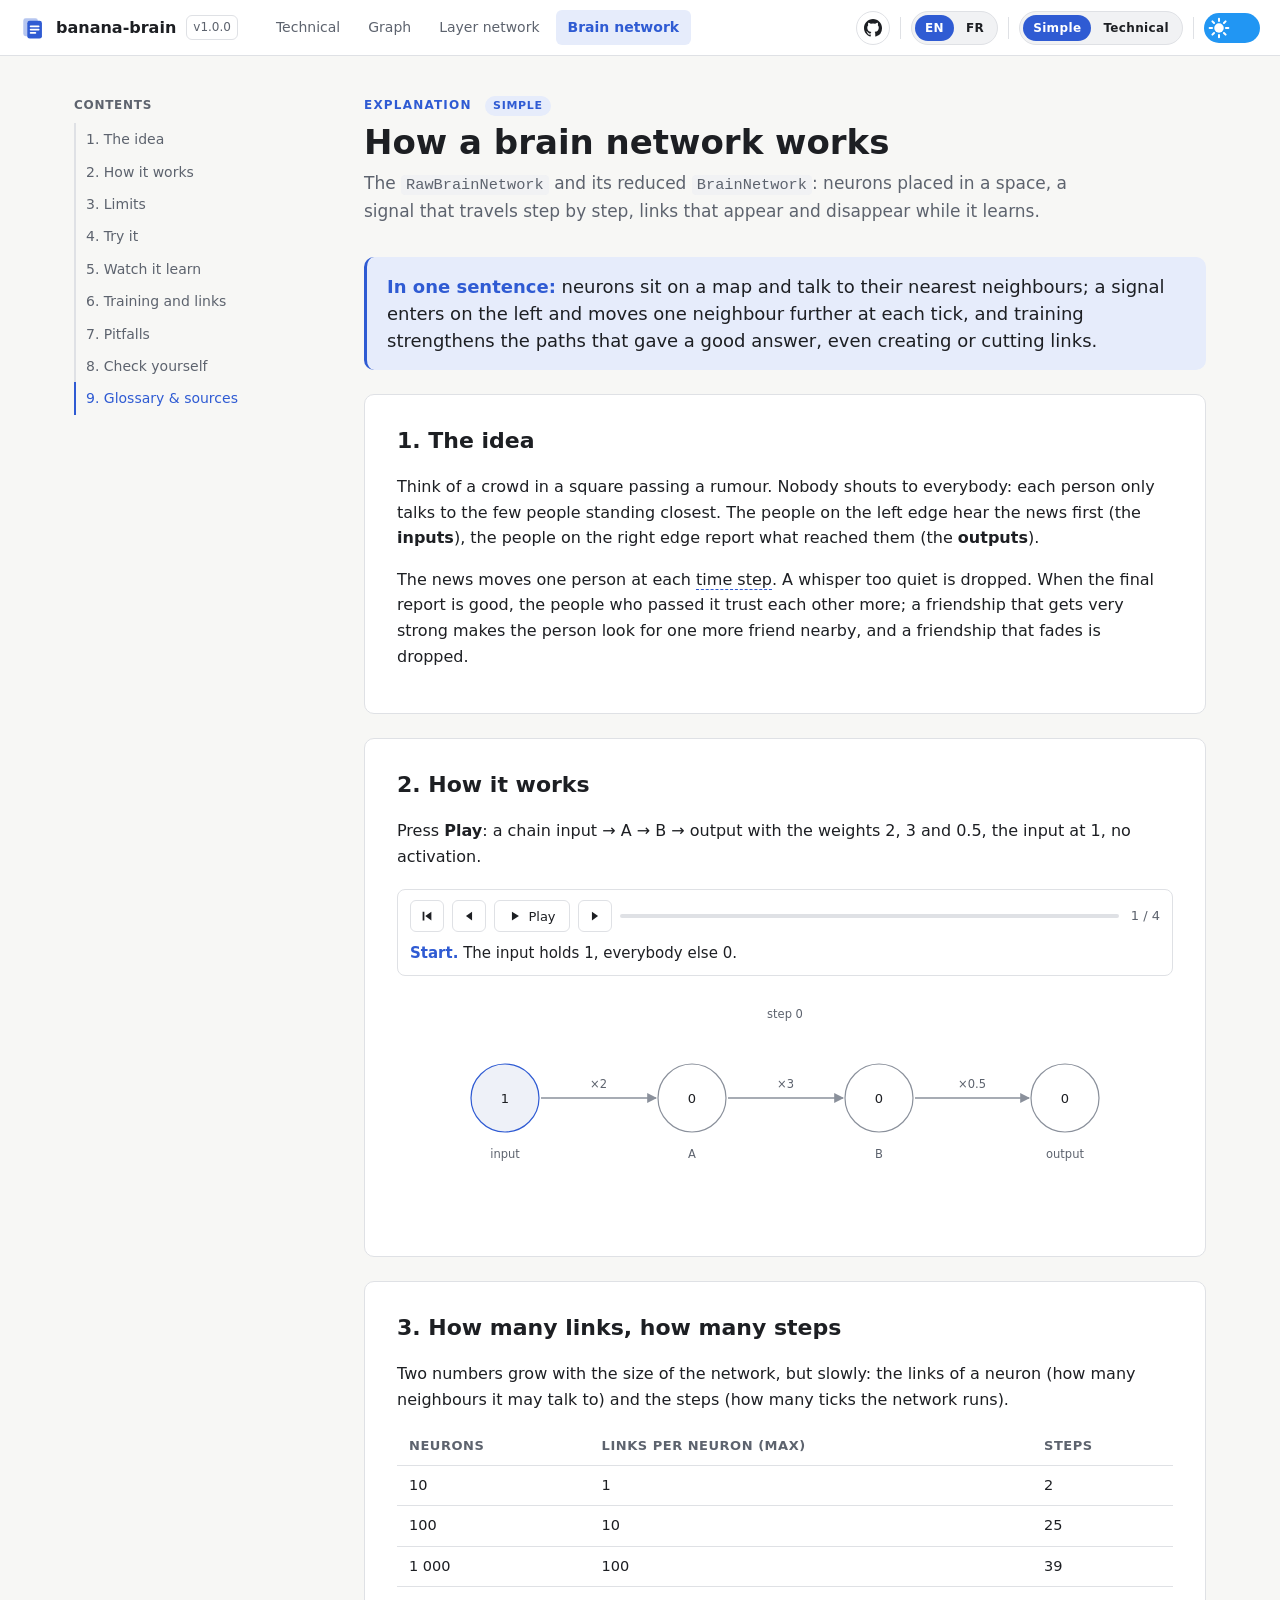
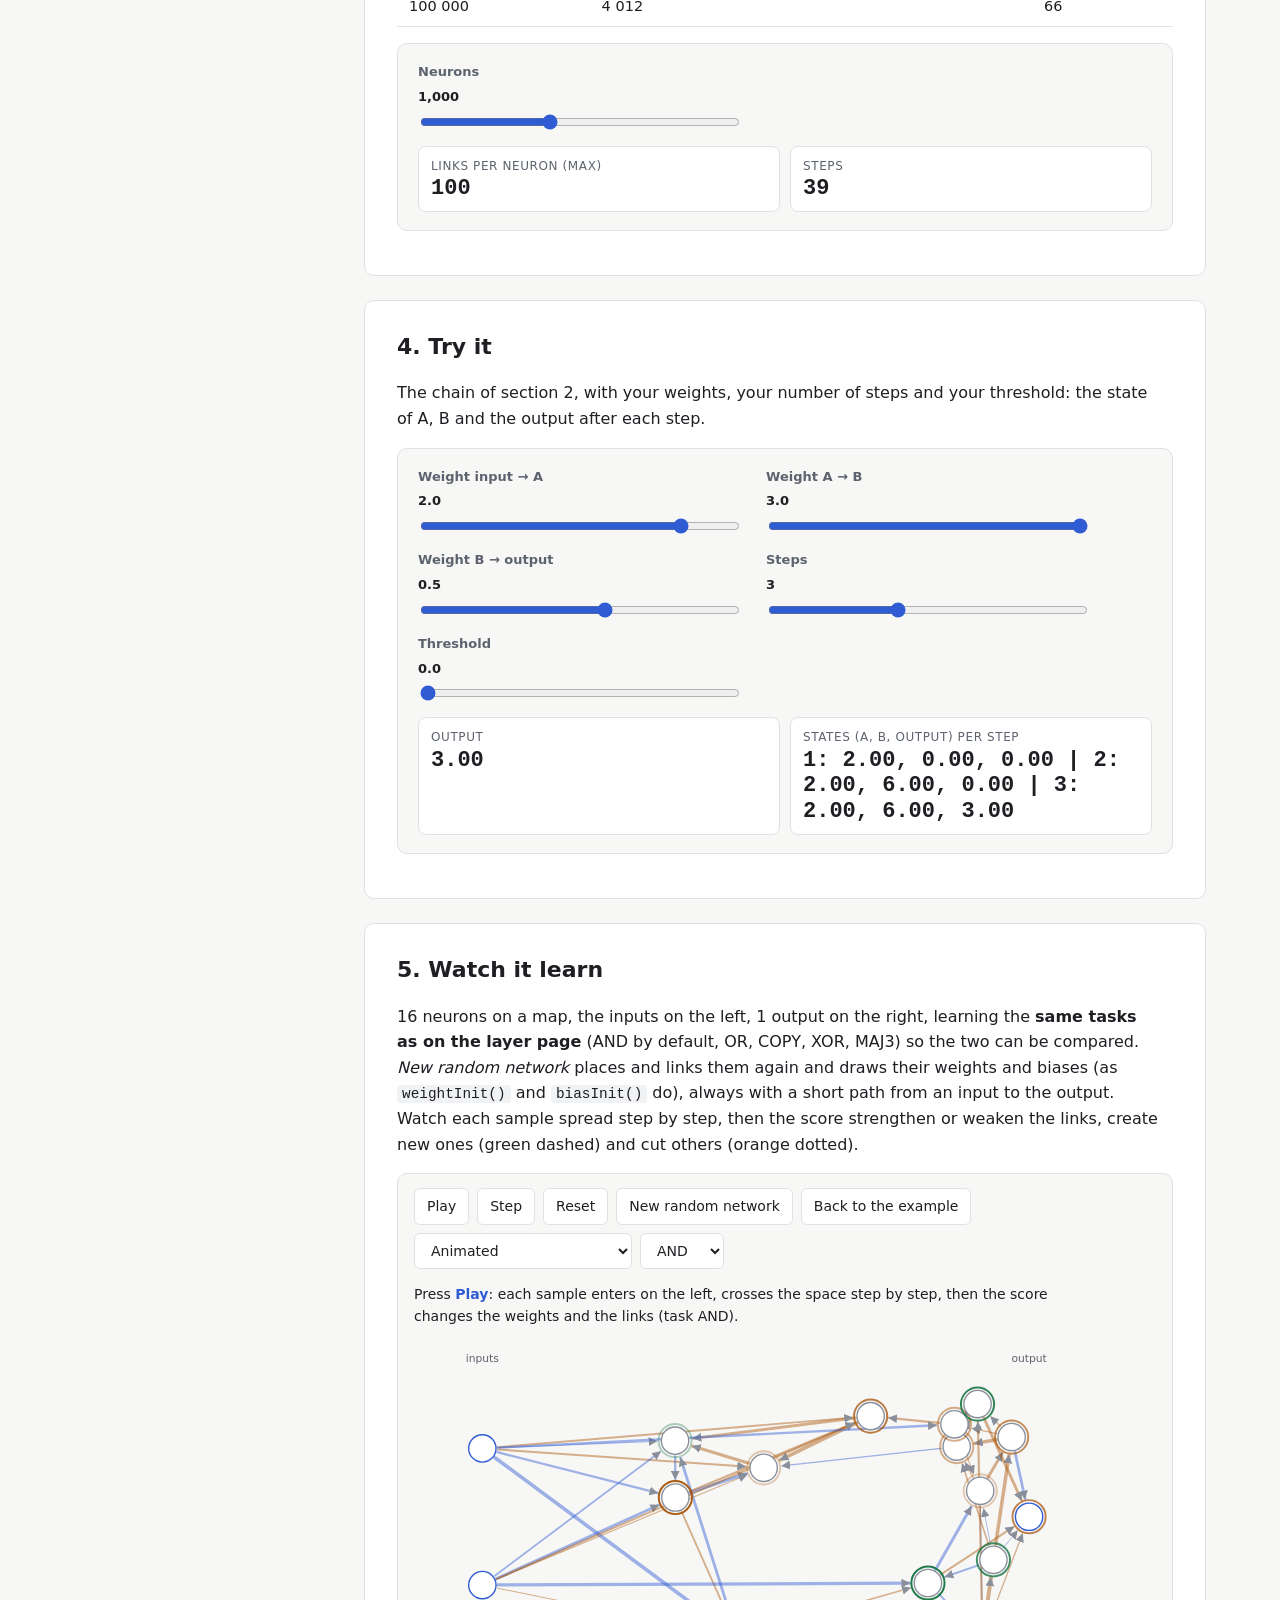
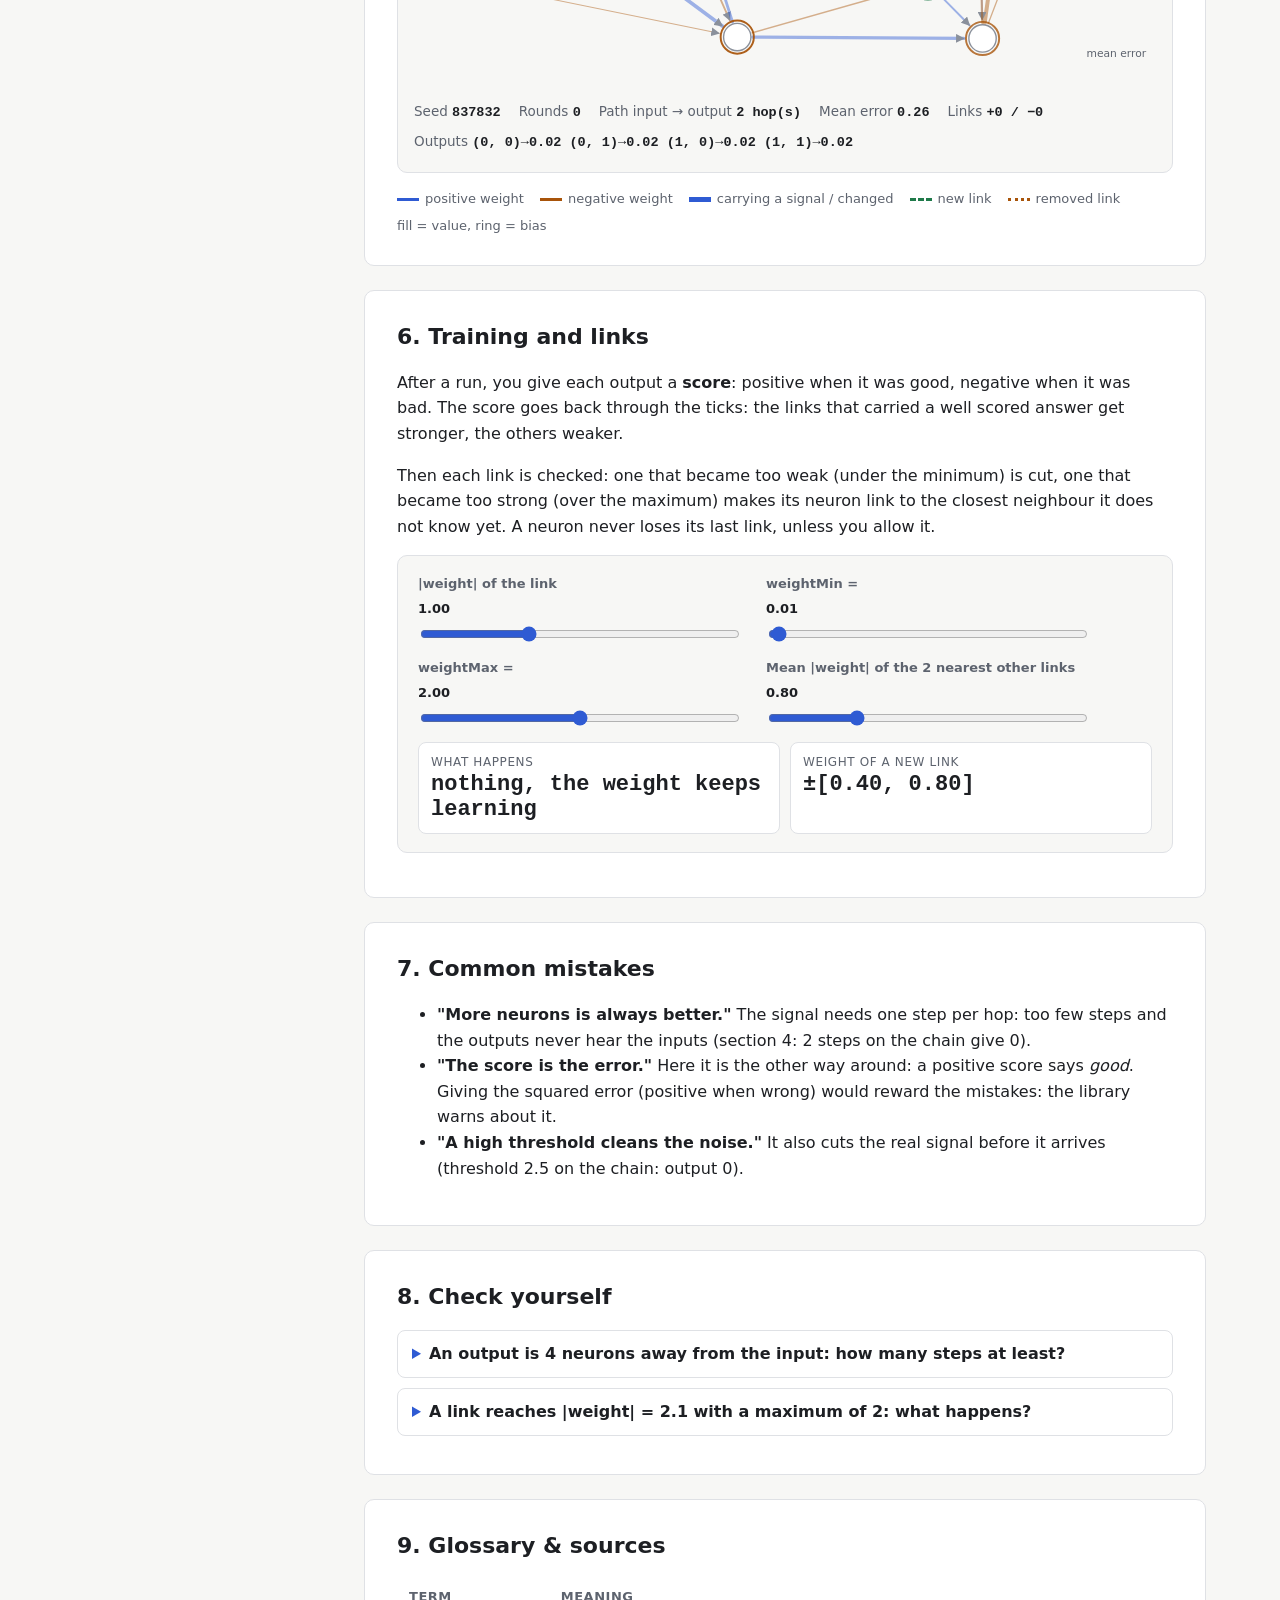
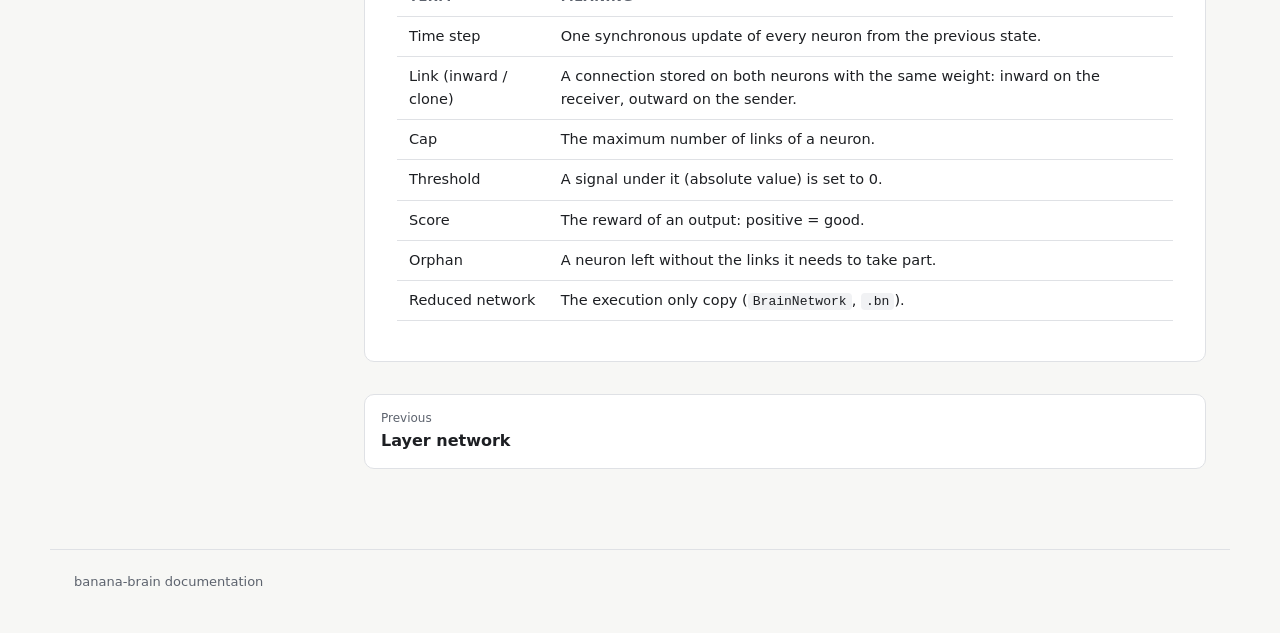
==== commit 3c11087e: "docs: describe the first release (v1.0.0)" ====
--- a/docs/brain-network.html
+++ b/docs/brain-network.html
@@ -547,7 +547,7 @@
 <body>
 <header class="topbar">
   <button class="icon-btn menu-btn" type="button" id="menuBtn" aria-label="Open the navigation" data-i18n-aria-label><svg viewBox="0 0 24 24" fill="none" stroke="currentColor" stroke-width="2" stroke-linecap="round" aria-hidden="true"><path d="M4 6h16M4 12h16M4 18h16"/></svg></button>
-  <a class="brand" href="index.html"><svg class="logo" viewBox="0 0 32 32" fill="none" aria-hidden="true"><!-- default logo: replace with the project logo (inline SVG, currentColor) --><rect x="4" y="4" width="18" height="22" rx="3" fill="currentColor" opacity=".35"/><rect x="9" y="7" width="18" height="22" rx="3" fill="currentColor"/><path d="M13 14h10M13 18h10M13 22h6" stroke="var(--surface)" stroke-width="2" stroke-linecap="round"/></svg><span class="repo-name">banana-brain</span><span class="ver repo-version">v0.0.0</span></a>
+  <a class="brand" href="index.html"><svg class="logo" viewBox="0 0 32 32" fill="none" aria-hidden="true"><!-- default logo: replace with the project logo (inline SVG, currentColor) --><rect x="4" y="4" width="18" height="22" rx="3" fill="currentColor" opacity=".35"/><rect x="9" y="7" width="18" height="22" rx="3" fill="currentColor"/><path d="M13 14h10M13 18h10M13 22h6" stroke="var(--surface)" stroke-width="2" stroke-linecap="round"/></svg><span class="repo-name">banana-brain</span><span class="ver repo-version">v1.0.0</span></a>
   <nav class="tabs" aria-label="Pages">
     <a href="index.html" data-i18n>Technical</a>
     <a href="graph.html" data-i18n>Graph</a>
@@ -752,7 +752,7 @@
     <li><span data-lang="en"><strong>"A high threshold cleans the noise."</strong> It also cuts the real signal before it arrives (threshold 2.5 on the chain: output 0).</span><span data-lang="fr"><strong>« Un seuil haut nettoie le bruit. »</strong> Il coupe aussi le vrai signal avant qu'il arrive (seuil 2.5 sur la chaîne : sortie 0).</span></li>
   </ul>
   <ul data-level="technical">
-    <li><span data-lang="en"><strong>Steps vs depth:</strong> the default steps <code>min(n, 4 log2 n)</code> (10 neurons: 10 steps, 1000: 39) can be short when the signal loops; raise <code>stepsCap</code> when the inputs and outputs are many hops apart.</span><span data-lang="fr"><strong>Pas et profondeur :</strong> les pas par défaut <code>min(n, 4 log2 n)</code> (10 neurones : 10 pas, 1000 : 39) peuvent être courts quand le signal boucle ; montez <code>stepsCap</code> quand les entrées et les sorties sont à plusieurs sauts.</span></li>
+    <li><span data-lang="en"><strong>Steps vs depth:</strong> the default steps <code>log2 n</code> (10 neurons: 3 steps, 1000: 9), raised to 1.1 times the farthest input-output path at the init, can be short when the signal loops; raise <code>stepsCap</code> when the inputs and outputs are many hops apart.</span><span data-lang="fr"><strong>Pas et profondeur :</strong> les pas par défaut <code>log2 n</code> (10 neurones : 3 pas, 1000 : 9), relevés à 1,1 fois le plus long chemin entrée-sortie à l'init, peuvent être courts quand le signal boucle ; montez <code>stepsCap</code> quand les entrées et les sorties sont à plusieurs sauts.</span></li>
     <li><span data-lang="en"><strong>Score, not error:</strong> <code>train</code> sends <code>rate x (expected - output)</code>, a score (positive = go up); by hand, give a score, never the loss value (always positive with the MSE, it would reward the wrong outputs).</span><span data-lang="fr"><strong>Score, pas erreur :</strong> <code>train</code> envoie <code>taux x (attendu - sortie)</code>, un score (positif = monter) ; à la main, donnez un score, jamais la valeur de la perte (toujours positive avec la MSE, elle récompenserait les mauvaises sorties).</span></li>
     <li><span data-lang="en"><strong>Hidden neurons without inward link:</strong> the random directions of the init can leave one; it then only outputs <code>f(bias)</code>.</span><span data-lang="fr"><strong>Neurones cachés sans lien entrant :</strong> les sens aléatoires de l'init peuvent en laisser un ; il ne sort alors que <code>f(biais)</code>.</span></li>
     <li><span data-lang="en"><strong>Orphans:</strong> <code>allowOrphans()</code> lets the limits empty a neuron completely; it stays in the network but takes no part in it.</span><span data-lang="fr"><strong>Orphelins :</strong> <code>allowOrphans()</code> laisse les limites vider complètement un neurone ; il reste dans le réseau sans y participer.</span></li>
